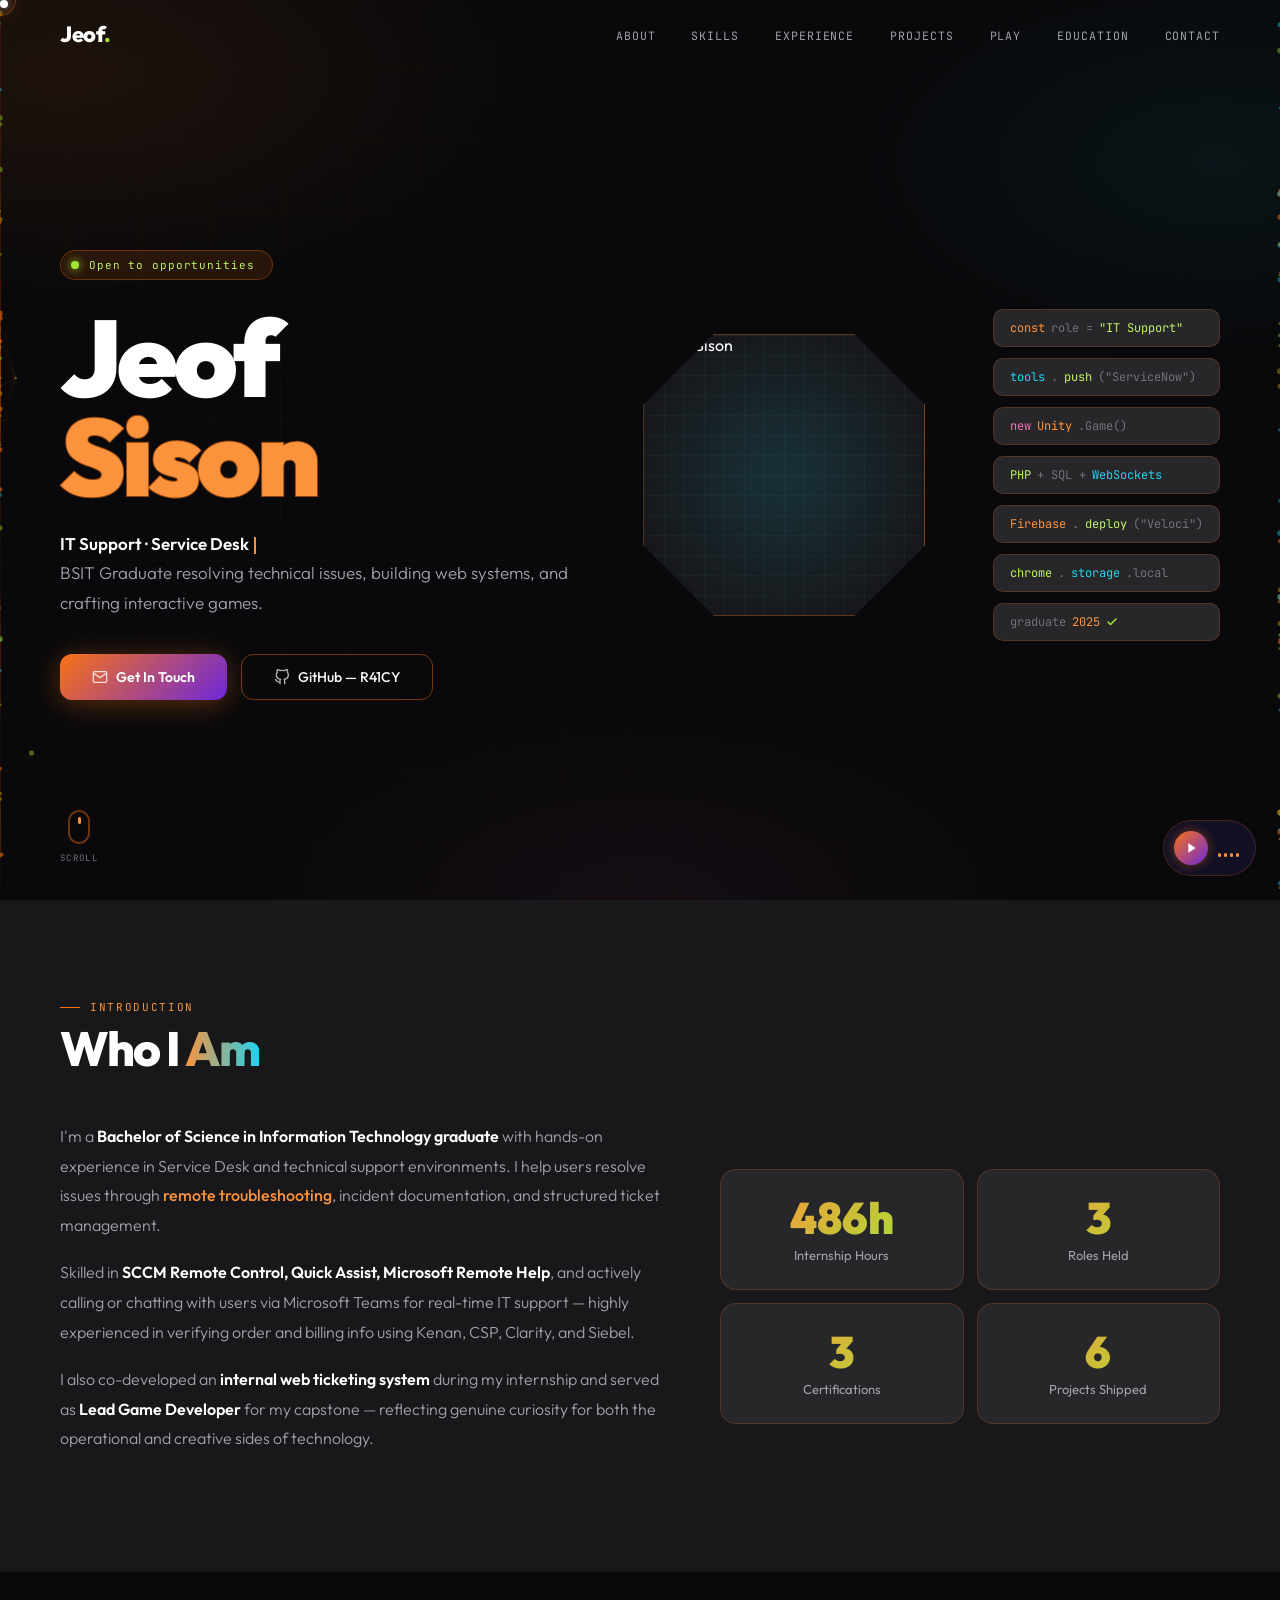
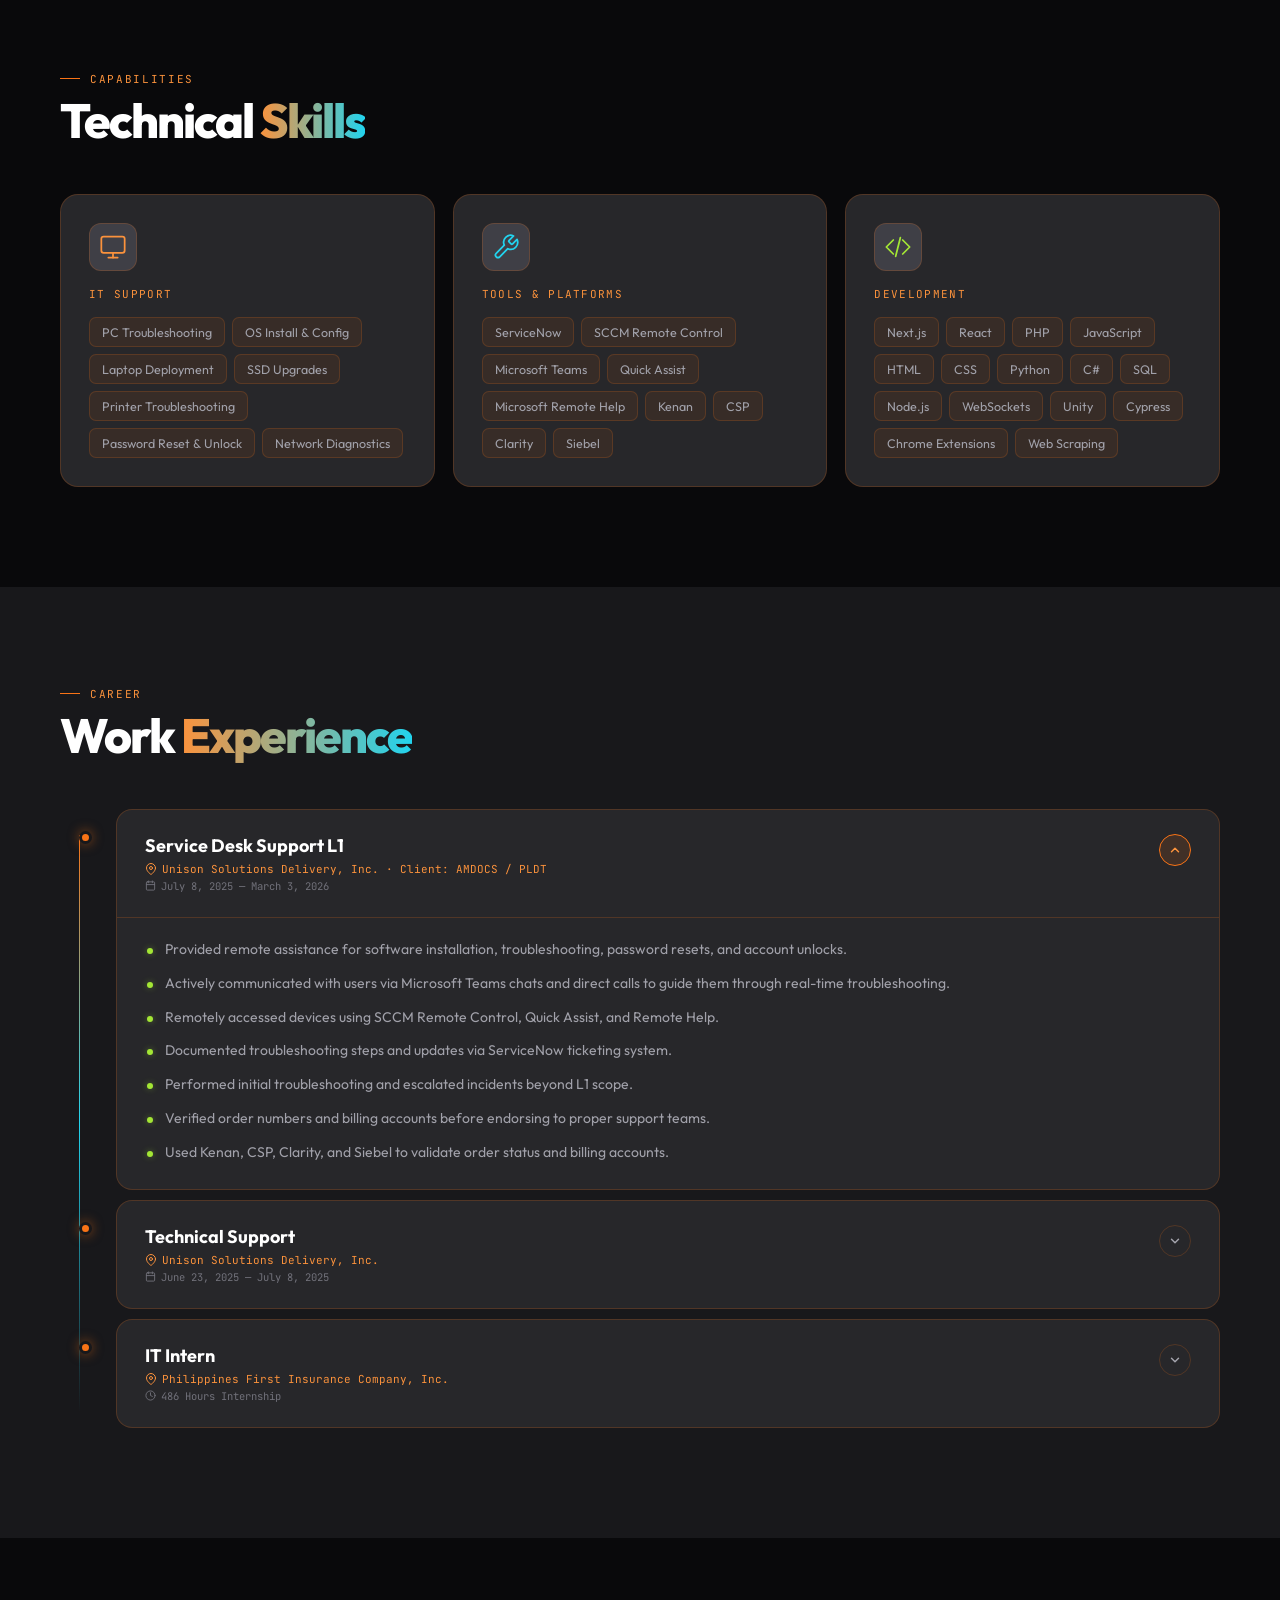
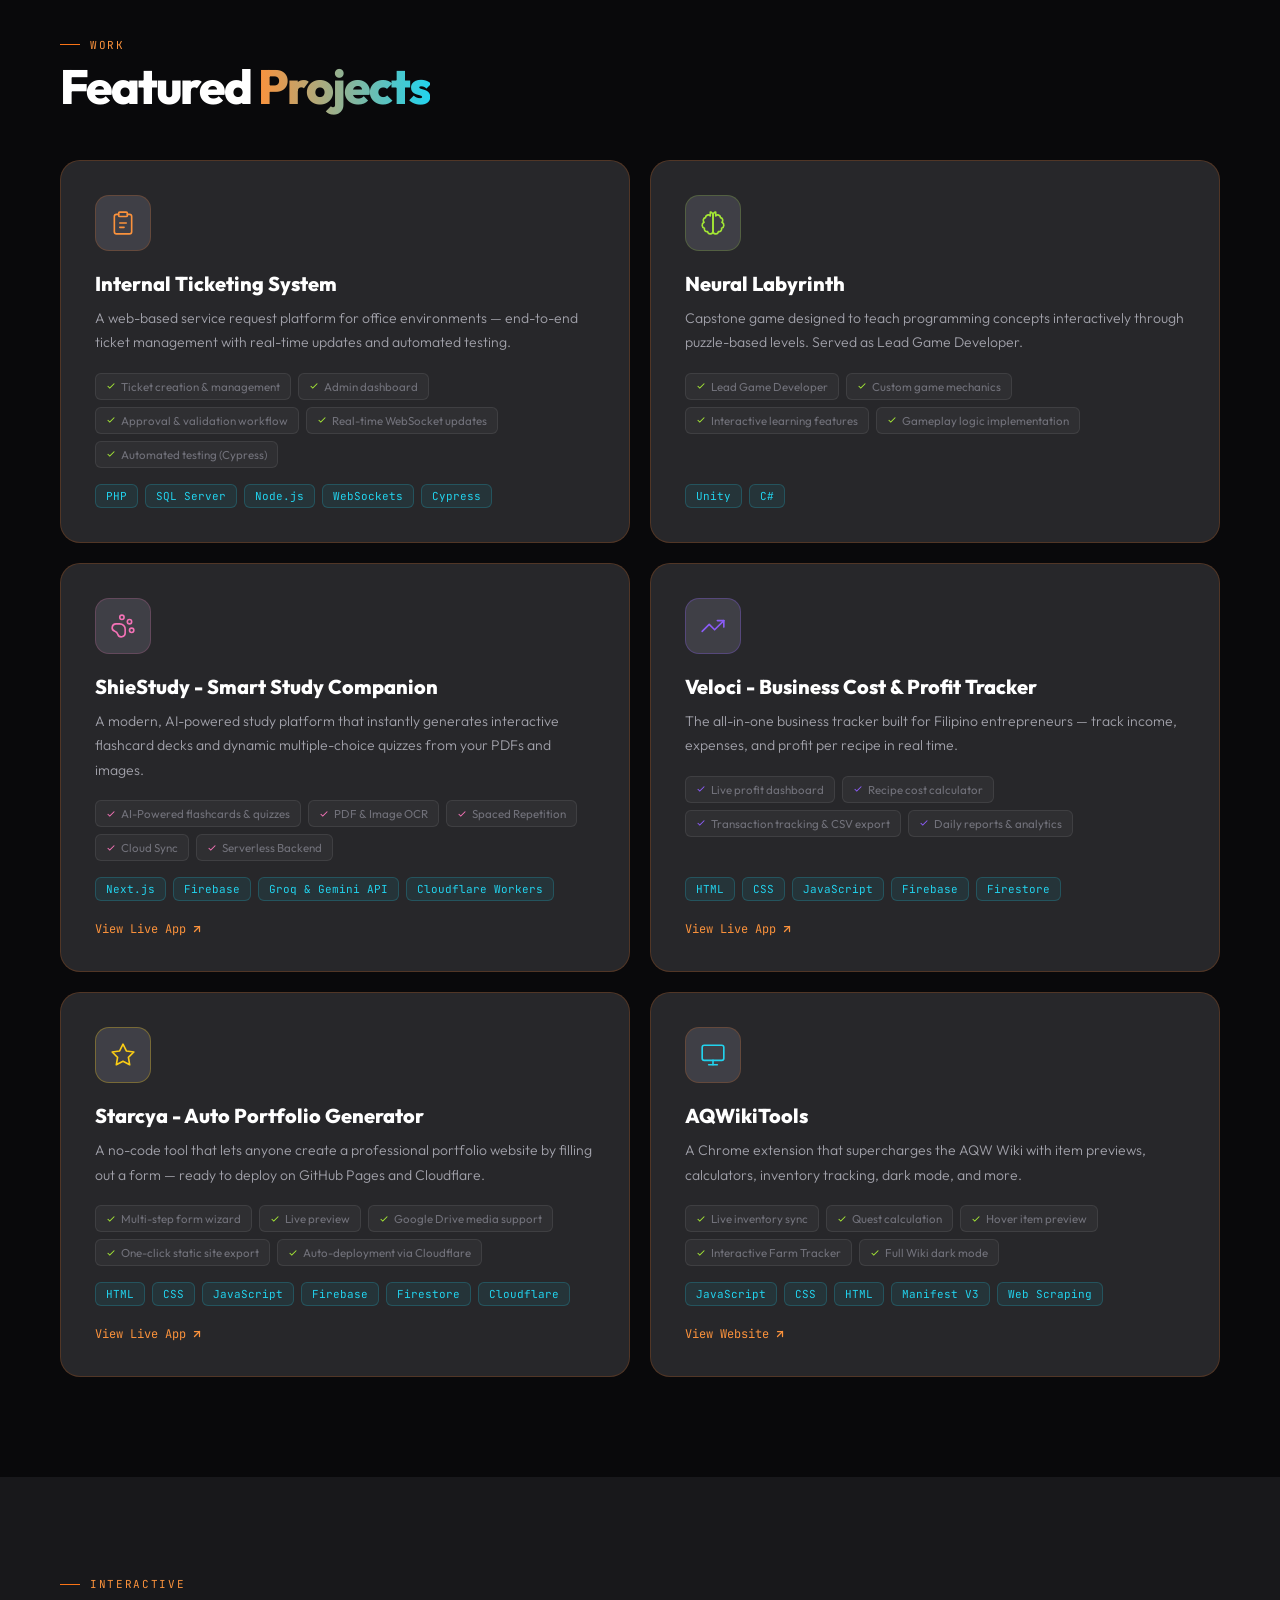
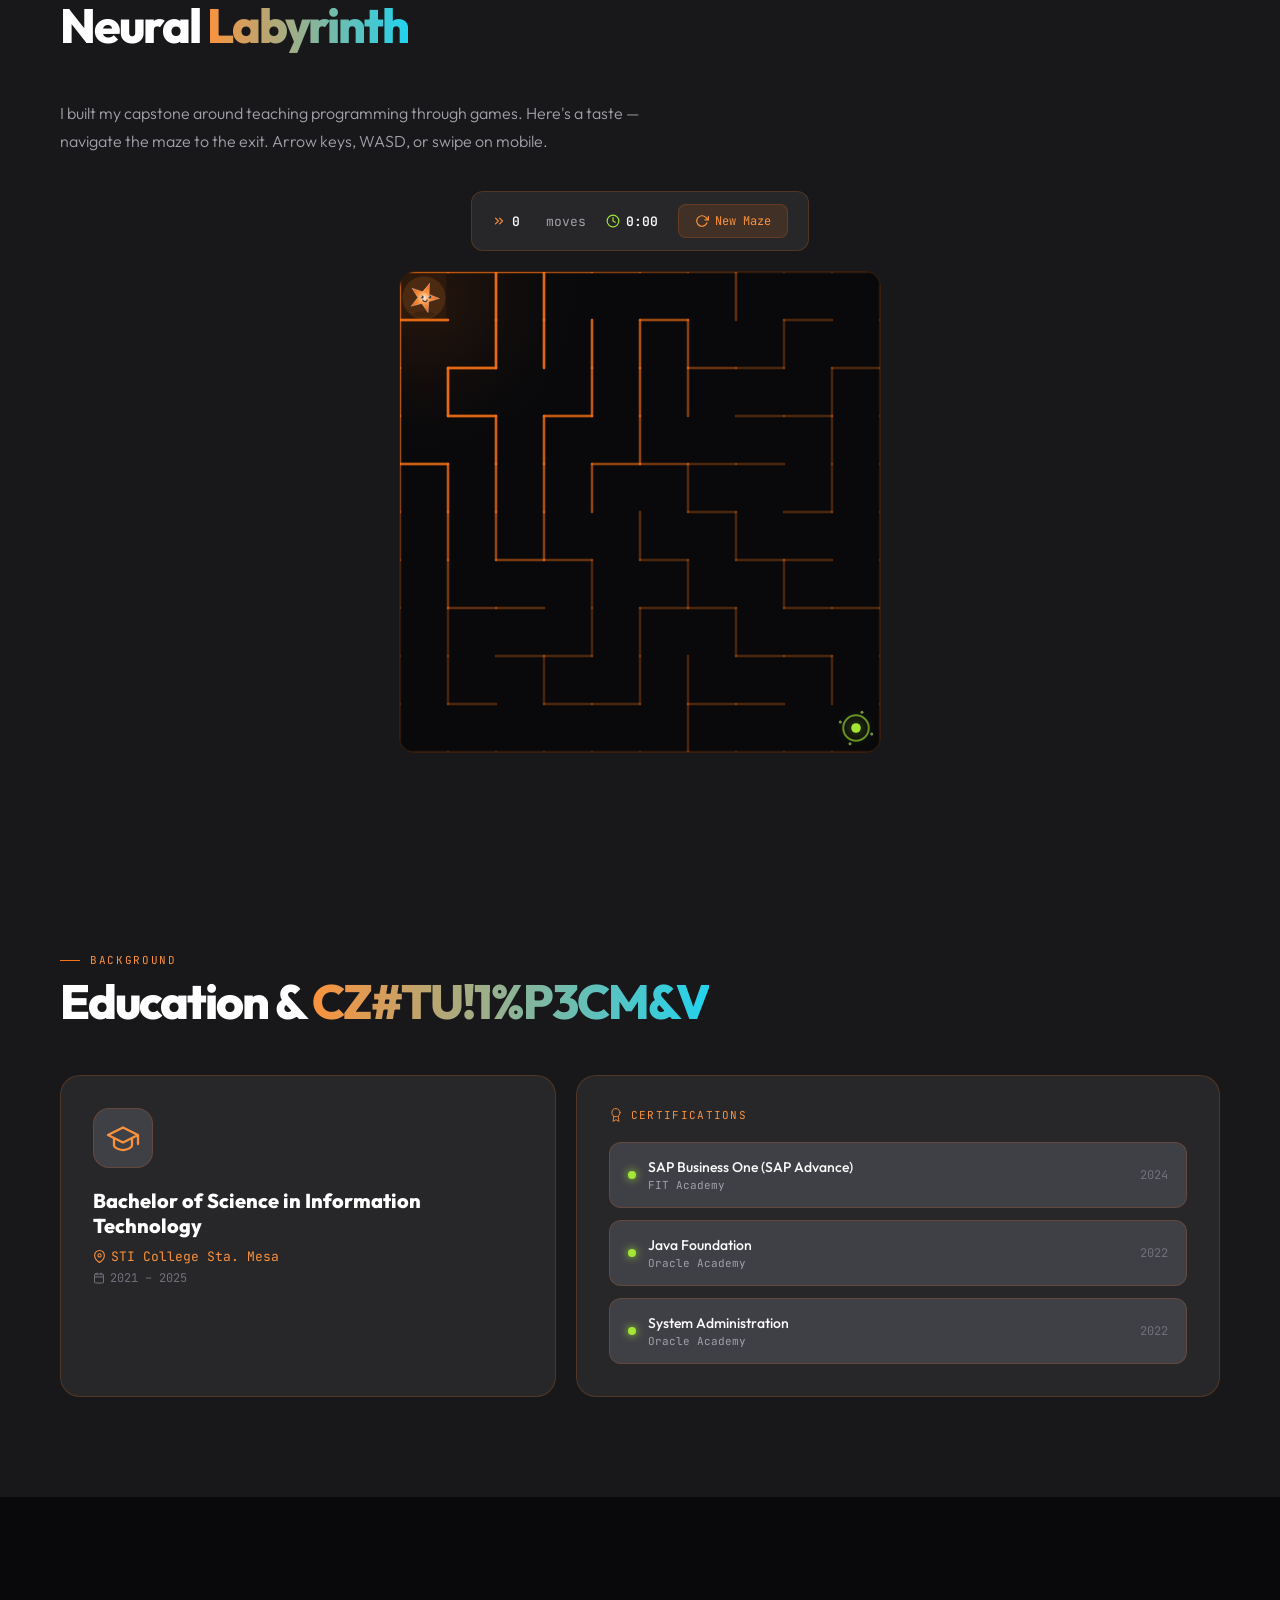
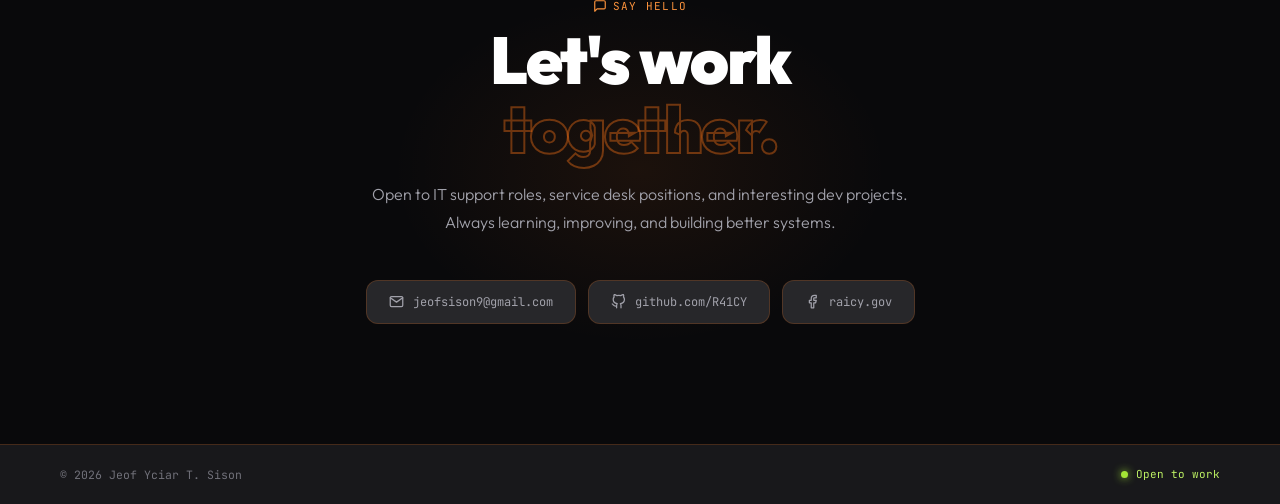
==== index.html @ 2ba431db "addedd new featured project" ====
<!DOCTYPE html>
<html lang="en">

<head>
  <meta charset="UTF-8">
  <meta name="viewport" content="width=device-width, initial-scale=1.0">
  <meta name="theme-color" content="#09090b">
  <meta name="description"
    content="Jeof Sison - IT Support Specialist, Service Desk Analyst, and Developer. BSIT Graduate with experience in troubleshooting, web development, and game development.">
  <meta name="author" content="Jeof Yciar T. Sison">
  <title>Jeof Sison - IT Support &amp; Developer</title>

  <link rel="icon" type="image/svg+xml"
    href="data:image/svg+xml,%3Csvg xmlns='http://www.w3.org/2000/svg' viewBox='0 0 100 100'%3E%3Crect width='100' height='100' rx='20' fill='%2309090b'/%3E%3Ctext x='50' y='68' font-family='system-ui' font-size='56' font-weight='900' fill='%23f97316' text-anchor='middle'%3EJ%3C/text%3E%3Ccircle cx='78' cy='72' r='6' fill='%23a3e635'/%3E%3C/svg%3E">

  <link rel="preconnect" href="https://fonts.googleapis.com">
  <link rel="preconnect" href="https://fonts.gstatic.com" crossorigin>
  <link
    href="https://fonts.googleapis.com/css2?family=Outfit:wght@300;400;500;600;700;800;900&family=JetBrains+Mono:wght@300;400;500&display=swap"
    rel="stylesheet">
  <link rel="stylesheet" href="style.css">
</head>

<body>

  <!-- Music Player -->
  <div class="music-player" id="music-player">
    <button class="music-btn" id="music-btn" aria-label="Toggle background music">
      <svg class="icon-play" viewBox="0 0 24 24" fill="currentColor">
        <path d="M8 5v14l11-7z" />
      </svg>
      <svg class="icon-pause" viewBox="0 0 24 24" fill="currentColor">
        <path d="M6 19h4V5H6v14zm8-14v14h4V5h-4z" />
      </svg>
    </button>
    <div class="music-bars" id="music-bars">
      <span></span><span></span><span></span><span></span>
    </div>
  </div>
  <audio id="bg-music" src="music.mp3" loop preload="auto"></audio>

  <!-- Custom cursor -->
  <div class="cursor"></div>
  <div class="cursor-trail"></div>

  <!-- Back to top -->
  <button class="back-to-top" id="back-to-top" aria-label="Back to top">
    <svg width="18" height="18" viewBox="0 0 24 24" fill="none" stroke="currentColor" stroke-width="2.5"
      stroke-linecap="round" stroke-linejoin="round">
      <path d="M18 15l-6-6-6 6" />
    </svg>
  </button>

  <!-- Mobile menu -->
  <div id="mmenu" role="dialog" aria-label="Navigation menu">
    <a href="#about">About</a>
    <a href="#skills">Skills</a>
    <a href="#experience">Experience</a>
    <a href="#projects">Projects</a>
    <a href="#playground">Play</a>
    <a href="#education">Education</a>
    <a href="#contact">Contact</a>
  </div>

  <!-- Navigation Section -->
  <nav id="nav" role="navigation">
    <a href="#hero" class="nav-logo">Jeof<span class="dot">.</span></a>
    <ul class="nav-links">
      <li><a href="#about">About</a></li>
      <li><a href="#skills">Skills</a></li>
      <li><a href="#experience">Experience</a></li>
      <li><a href="#projects">Projects</a></li>
      <li><a href="#playground">Play</a></li>
      <li><a href="#education">Education</a></li>
      <li><a href="#contact">Contact</a></li>
    </ul>
    <button class="hamburger" id="hamburger" aria-label="Open menu" aria-expanded="false">
      <span></span><span></span><span></span>
    </button>
  </nav>

  <!-- Hero Section -->
  <section id="hero">
    <canvas id="particles" aria-hidden="true"></canvas>
    <div class="hero-grid"></div>
    <div class="hero-inner">
      <div class="hero-left">
        <div class="badge">
          <div class="bdot"></div>
          <span class="badge-txt">Open to opportunities</span>
        </div>
        <h1 class="hero-h1">
          Jeof<br>
          <span class="stroke">Sison<span class="fill">Sison</span></span>
        </h1>
        <p class="hero-sub">
          <strong>IT Support &middot; Service Desk &middot; Web Dev &middot; Game Dev</strong><br>
          BSIT Graduate resolving technical issues, building web systems, and crafting interactive games.
        </p>
        <div class="hero-ctas">
          <a href="#contact" class="btn-v">
            <svg width="16" height="16" viewBox="0 0 24 24" fill="none" stroke="currentColor" stroke-width="2"
              stroke-linecap="round" stroke-linejoin="round">
              <path d="M4 4h16c1.1 0 2 .9 2 2v12c0 1.1-.9 2-2 2H4c-1.1 0-2-.9-2-2V6c0-1.1.9-2 2-2z" />
              <polyline points="22,6 12,13 2,6" />
            </svg>
            Get In Touch
          </a>
          <a href="https://github.com/R41CY" target="_blank" rel="noopener" class="btn-o">
            <svg width="16" height="16" viewBox="0 0 24 24" fill="none" stroke="currentColor" stroke-width="2"
              stroke-linecap="round" stroke-linejoin="round">
              <path
                d="M9 19c-5 1.5-5-2.5-7-3m14 6v-3.87a3.37 3.37 0 00-.94-2.61c3.14-.35 6.44-1.54 6.44-7A5.44 5.44 0 0020 4.77 5.07 5.07 0 0019.91 1S18.73.65 16 2.48a13.38 13.38 0 00-7 0C6.27.65 5.09 1 5.09 1A5.07 5.07 0 005 4.77a5.44 5.44 0 00-1.5 3.78c0 5.42 3.3 6.61 6.44 7A3.37 3.37 0 009 18.13V22" />
            </svg>
            GitHub &mdash; R41CY
          </a>
        </div>
      </div>
      <div class="hero-right reveal" aria-hidden="true">
        <div class="hero-img-wrap tech-frame">
          <div class="tech-grid"></div>
          <div class="scan-line"></div>
          <div class="corner-accents"></div>
          <img src="https://lh3.googleusercontent.com/d/181cLRhLP4dQIJlhex1IRrPPoZgUUEC2M" alt="Jeof Sison"
            class="hero-img">
          <div class="img-glow tech"></div>
        </div>
      </div>
      <div class="hero-tags" aria-hidden="true">
        <div class="htag"><span class="cp">const</span> role = <span class="cl">"IT Support"</span></div>
        <div class="htag"><span class="cc">tools</span>.<span class="cl">push</span>("ServiceNow")</div>
        <div class="htag"><span class="ck">new</span> <span class="cp">Unity</span>.Game()</div>
        <div class="htag"><span class="cl">PHP</span> + SQL + <span class="cc">WebSockets</span></div>
        <div class="htag"><span class="cp">Firebase</span>.<span class="cl">deploy</span>("Veloci")</div>
        <div class="htag"><span class="cl">chrome</span>.<span class="cc">storage</span>.local</div>
        <div class="htag">graduate <span class="cp">2025</span> <svg width="12" height="12" viewBox="0 0 24 24"
            fill="none" stroke="var(--lime)" stroke-width="3" stroke-linecap="round" stroke-linejoin="round">
            <polyline points="20 6 9 17 4 12" />
          </svg></div>
      </div>
    </div>
    <div class="scroll-hint" aria-hidden="true">
      <div class="smouse">
        <div class="swheel"></div>
      </div>
      <span class="slabel">Scroll</span>
    </div>
  </section>

  <!-- About Section -->
  <section id="about">
    <p class="sec-tag reveal">Introduction</p>
    <h2 class="sec-h reveal">Who I <span class="g">Am</span></h2>
    <div class="about-grid">
      <div class="about-text reveal">
        <p>I'm a <strong>Bachelor of Science in Information Technology graduate</strong> with hands-on experience in
          Service Desk and technical support environments. I help users resolve issues through <em>remote
            troubleshooting</em>, incident documentation, and structured ticket management.</p>
        <p>Skilled in <strong>SCCM Remote Control, Quick Assist, Microsoft Remote Help</strong>, and actively calling or
          chatting with users via Microsoft Teams for real-time IT support &mdash; highly experienced in verifying order
          and billing info using Kenan, CSP, Clarity, and Siebel.</p>
        <p>I also co-developed an <strong>internal web ticketing system</strong> during my internship and served as
          <strong>Lead Game Developer</strong> for my capstone &mdash; reflecting genuine curiosity for both the
          operational and creative sides of technology.
        </p>
      </div>
      <div class="stat-grid">
        <div class="stat-box reveal">
          <div class="sv" data-target="486" data-suffix="h">0</div>
          <div class="sl">Internship Hours</div>
        </div>
        <div class="stat-box reveal">
          <div class="sv" data-target="3" data-suffix="">0</div>
          <div class="sl">Roles Held</div>
        </div>
        <div class="stat-box reveal">
          <div class="sv" data-target="3" data-suffix="">0</div>
          <div class="sl">Certifications</div>
        </div>
        <div class="stat-box reveal">
          <div class="sv" data-target="6" data-suffix="">0</div>
          <div class="sl">Projects Shipped</div>
        </div>
      </div>
    </div>
  </section>

  <!-- Skills Section -->
  <section id="skills">
    <p class="sec-tag reveal">Capabilities</p>
    <h2 class="sec-h reveal">Technical <span class="g">Skills</span></h2>
    <div class="skill-grid">
      <div class="skill-card reveal">
        <span class="sc-icon">
          <svg width="28" height="28" viewBox="0 0 24 24" fill="none" stroke="var(--v2)" stroke-width="1.5"
            stroke-linecap="round" stroke-linejoin="round">
            <rect x="2" y="3" width="20" height="14" rx="2" ry="2" />
            <line x1="8" y1="21" x2="16" y2="21" />
            <line x1="12" y1="17" x2="12" y2="21" />
          </svg>
        </span>
        <div class="sc-title">IT Support</div>
        <div class="tag-wrap">
          <span class="tag">PC Troubleshooting</span>
          <span class="tag">OS Install &amp; Config</span>
          <span class="tag">Laptop Deployment</span>
          <span class="tag">SSD Upgrades</span>
          <span class="tag">Printer Troubleshooting</span>
          <span class="tag">Password Reset &amp; Unlock</span>
          <span class="tag">Network Diagnostics</span>
        </div>
      </div>
      <div class="skill-card reveal">
        <span class="sc-icon">
          <svg width="28" height="28" viewBox="0 0 24 24" fill="none" stroke="var(--cyan)" stroke-width="1.5"
            stroke-linecap="round" stroke-linejoin="round">
            <path
              d="M14.7 6.3a1 1 0 000 1.4l1.6 1.6a1 1 0 001.4 0l3.77-3.77a6 6 0 01-7.94 7.94l-6.91 6.91a2.12 2.12 0 01-3-3l6.91-6.91a6 6 0 017.94-7.94l-3.76 3.76z" />
          </svg>
        </span>
        <div class="sc-title">Tools &amp; Platforms</div>
        <div class="tag-wrap">
          <span class="tag">ServiceNow</span>
          <span class="tag">SCCM Remote Control</span>
          <span class="tag">Microsoft Teams</span>
          <span class="tag">Quick Assist</span>
          <span class="tag">Microsoft Remote Help</span>
          <span class="tag">Kenan</span>
          <span class="tag">CSP</span>
          <span class="tag">Clarity</span>
          <span class="tag">Siebel</span>
        </div>
      </div>
      <div class="skill-card reveal">
        <span class="sc-icon">
          <svg width="28" height="28" viewBox="0 0 24 24" fill="none" stroke="var(--lime)" stroke-width="1.5"
            stroke-linecap="round" stroke-linejoin="round">
            <polyline points="16 18 22 12 16 6" />
            <polyline points="8 6 2 12 8 18" />
            <line x1="14" y1="4" x2="10" y2="20" />
          </svg>
        </span>
        <div class="sc-title">Development</div>
        <div class="tag-wrap">
          <span class="tag">Next.js</span>
          <span class="tag">React</span>
          <span class="tag">PHP</span>
          <span class="tag">JavaScript</span>
          <span class="tag">HTML</span>
          <span class="tag">CSS</span>
          <span class="tag">Python</span>
          <span class="tag">C#</span>
          <span class="tag">SQL</span>
          <span class="tag">Node.js</span>
          <span class="tag">WebSockets</span>
          <span class="tag">Unity</span>
          <span class="tag">Cypress</span>
          <span class="tag">Chrome Extensions</span>
          <span class="tag">Web Scraping</span>
        </div>
      </div>
    </div>
  </section>

  <!-- Experience Section -->
  <section id="experience">
    <p class="sec-tag reveal">Career</p>
    <h2 class="sec-h reveal">Work <span class="g">Experience</span></h2>
    <div class="timeline">

      <div class="tl-row reveal">
        <div class="tl-pip-col">
          <div class="tl-pip"></div>
        </div>
        <div class="exp-card">
          <div class="exp-hdr">
            <div>
              <div class="exp-role">Service Desk Support L1</div>
              <div class="exp-co">
                <svg width="12" height="12" viewBox="0 0 24 24" fill="none" stroke="currentColor" stroke-width="2"
                  stroke-linecap="round" stroke-linejoin="round">
                  <path d="M21 10c0 7-9 13-9 13s-9-6-9-13a9 9 0 0118 0z" />
                  <circle cx="12" cy="10" r="3" />
                </svg>
                Unison Solutions Delivery, Inc. &middot; Client: AMDOCS / PLDT
              </div>
              <div class="exp-dt">
                <svg width="11" height="11" viewBox="0 0 24 24" fill="none" stroke="currentColor" stroke-width="2"
                  stroke-linecap="round" stroke-linejoin="round">
                  <rect x="3" y="4" width="18" height="18" rx="2" ry="2" />
                  <line x1="16" y1="2" x2="16" y2="6" />
                  <line x1="8" y1="2" x2="8" y2="6" />
                  <line x1="3" y1="10" x2="21" y2="10" />
                </svg>
                July 8, 2025 &mdash; March 3, 2026
              </div>
            </div>
            <div class="exp-toggle" aria-label="Toggle details">
              <svg width="14" height="14" viewBox="0 0 24 24" fill="none" stroke="currentColor" stroke-width="2.5"
                stroke-linecap="round" stroke-linejoin="round">
                <polyline points="6 9 12 15 18 9" />
              </svg>
            </div>
          </div>
          <div class="exp-body">
            <div class="exp-body-inner">
              <ul>
                <li>Provided remote assistance for software installation, troubleshooting, password resets, and account
                  unlocks.</li>
                <li>Actively communicated with users via Microsoft Teams chats and direct calls to guide them through
                  real-time troubleshooting.</li>
                <li>Remotely accessed devices using SCCM Remote Control, Quick Assist, and Remote Help.</li>
                <li>Documented troubleshooting steps and updates via ServiceNow ticketing system.</li>
                <li>Performed initial troubleshooting and escalated incidents beyond L1 scope.</li>
                <li>Verified order numbers and billing accounts before endorsing to proper support teams.</li>
                <li>Used Kenan, CSP, Clarity, and Siebel to validate order status and billing accounts.</li>
              </ul>
            </div>
          </div>
        </div>
      </div>

      <div class="tl-row reveal">
        <div class="tl-pip-col">
          <div class="tl-pip"></div>
        </div>
        <div class="exp-card">
          <div class="exp-hdr">
            <div>
              <div class="exp-role">Technical Support</div>
              <div class="exp-co">
                <svg width="12" height="12" viewBox="0 0 24 24" fill="none" stroke="currentColor" stroke-width="2"
                  stroke-linecap="round" stroke-linejoin="round">
                  <path d="M21 10c0 7-9 13-9 13s-9-6-9-13a9 9 0 0118 0z" />
                  <circle cx="12" cy="10" r="3" />
                </svg>
                Unison Solutions Delivery, Inc.
              </div>
              <div class="exp-dt">
                <svg width="11" height="11" viewBox="0 0 24 24" fill="none" stroke="currentColor" stroke-width="2"
                  stroke-linecap="round" stroke-linejoin="round">
                  <rect x="3" y="4" width="18" height="18" rx="2" ry="2" />
                  <line x1="16" y1="2" x2="16" y2="6" />
                  <line x1="8" y1="2" x2="8" y2="6" />
                  <line x1="3" y1="10" x2="21" y2="10" />
                </svg>
                June 23, 2025 &mdash; July 8, 2025
              </div>
            </div>
            <div class="exp-toggle" aria-label="Toggle details">
              <svg width="14" height="14" viewBox="0 0 24 24" fill="none" stroke="currentColor" stroke-width="2.5"
                stroke-linecap="round" stroke-linejoin="round">
                <polyline points="6 9 12 15 18 9" />
              </svg>
            </div>
          </div>
          <div class="exp-body">
            <div class="exp-body-inner">
              <ul>
                <li>Performed laptop preparation including SSD upgrades and hardware refurbishment.</li>
                <li>Reinforced laptop bezels and assisted in device assembly.</li>
                <li>Worked in production workflow preparing devices for deployment.</li>
              </ul>
            </div>
          </div>
        </div>
      </div>

      <div class="tl-row reveal">
        <div class="tl-pip-col">
          <div class="tl-pip"></div>
        </div>
        <div class="exp-card">
          <div class="exp-hdr">
            <div>
              <div class="exp-role">IT Intern</div>
              <div class="exp-co">
                <svg width="12" height="12" viewBox="0 0 24 24" fill="none" stroke="currentColor" stroke-width="2"
                  stroke-linecap="round" stroke-linejoin="round">
                  <path d="M21 10c0 7-9 13-9 13s-9-6-9-13a9 9 0 0118 0z" />
                  <circle cx="12" cy="10" r="3" />
                </svg>
                Philippines First Insurance Company, Inc.
              </div>
              <div class="exp-dt">
                <svg width="11" height="11" viewBox="0 0 24 24" fill="none" stroke="currentColor" stroke-width="2"
                  stroke-linecap="round" stroke-linejoin="round">
                  <circle cx="12" cy="12" r="10" />
                  <polyline points="12 6 12 12 16 14" />
                </svg>
                486 Hours Internship
              </div>
            </div>
            <div class="exp-toggle" aria-label="Toggle details">
              <svg width="14" height="14" viewBox="0 0 24 24" fill="none" stroke="currentColor" stroke-width="2.5"
                stroke-linecap="round" stroke-linejoin="round">
                <polyline points="6 9 12 15 18 9" />
              </svg>
            </div>
          </div>
          <div class="exp-body">
            <div class="exp-body-inner">
              <ul>
                <li>Co-developed a web-based internal ticketing system using PHP and SQL for managing service requests.
                </li>
                <li>Contributed to backend logic and database queries for ticket workflows.</li>
                <li>Provided printer troubleshooting and PC diagnostics.</li>
                <li>Deployed laptops including OS installation and software setup.</li>
                <li>Mapped NAS folders and configured network scanning.</li>
              </ul>
            </div>
          </div>
        </div>
      </div>

    </div>
  </section>

  <!-- Projects Section -->
  <section id="projects">
    <p class="sec-tag reveal">Work</p>
    <h2 class="sec-h reveal">Featured <span class="g">Projects</span></h2>
    <div class="proj-grid">

      <div class="proj-card reveal">
        <div class="pcglow pcg1"></div>
        <div class="picon">
          <svg width="26" height="26" viewBox="0 0 24 24" fill="none" stroke="var(--v2)" stroke-width="1.5"
            stroke-linecap="round" stroke-linejoin="round">
            <path d="M16 4h2a2 2 0 012 2v14a2 2 0 01-2 2H6a2 2 0 01-2-2V6a2 2 0 012-2h2" />
            <rect x="8" y="2" width="8" height="4" rx="1" ry="1" />
            <line x1="9" y1="12" x2="15" y2="12" />
            <line x1="9" y1="16" x2="13" y2="16" />
          </svg>
        </div>
        <div class="pname">Internal Ticketing System</div>
        <p class="pdesc">A web-based service request platform for office environments &mdash; end-to-end ticket
          management with real-time updates and automated testing.</p>
        <div class="pfeats">
          <span class="pf">
            <svg width="10" height="10" viewBox="0 0 24 24" fill="none" stroke="currentColor" stroke-width="2.5">
              <polyline points="20 6 9 17 4 12" />
            </svg>
            Ticket creation &amp; management
          </span>
          <span class="pf">
            <svg width="10" height="10" viewBox="0 0 24 24" fill="none" stroke="currentColor" stroke-width="2.5">
              <polyline points="20 6 9 17 4 12" />
            </svg>
            Admin dashboard
          </span>
          <span class="pf">
            <svg width="10" height="10" viewBox="0 0 24 24" fill="none" stroke="currentColor" stroke-width="2.5">
              <polyline points="20 6 9 17 4 12" />
            </svg>
            Approval &amp; validation workflow
          </span>
          <span class="pf">
            <svg width="10" height="10" viewBox="0 0 24 24" fill="none" stroke="currentColor" stroke-width="2.5">
              <polyline points="20 6 9 17 4 12" />
            </svg>
            Real-time WebSocket updates
          </span>
          <span class="pf">
            <svg width="10" height="10" viewBox="0 0 24 24" fill="none" stroke="currentColor" stroke-width="2.5">
              <polyline points="20 6 9 17 4 12" />
            </svg>
            Automated testing (Cypress)
          </span>
        </div>
        <div class="pstack">
          <span class="ps">PHP</span><span class="ps">SQL Server</span>
          <span class="ps">Node.js</span><span class="ps">WebSockets</span><span class="ps">Cypress</span>
        </div>
      </div>
      <div class="proj-card reveal">
        <div class="pcglow pcg2"></div>
        <div class="picon picon-lime">
          <svg width="26" height="26" viewBox="0 0 24 24" fill="none" stroke="var(--lime)" stroke-width="1.5"
            stroke-linecap="round" stroke-linejoin="round">
            <path
              d="M9.5 2A2.5 2.5 0 0 1 12 4.5v15a2.5 2.5 0 0 1-4.96.44 2.5 2.5 0 0 1-2.96-3.08 3 3 0 0 1-.34-5.58 2.5 2.5 0 0 1 1.32-4.24 2.5 2.5 0 0 1 4.44-1.54Z" />
            <path
              d="M14.5 2A2.5 2.5 0 0 0 12 4.5v15a2.5 2.5 0 0 0 4.96.44 2.5 2.5 0 0 0 2.96-3.08 3 3 0 0 0 .34-5.58 2.5 2.5 0 0 0-1.32-4.24 2.5 2.5 0 0 0-4.44-1.54Z" />
          </svg>
        </div>
        <div class="pname">Neural Labyrinth</div>
        <p class="pdesc">Capstone game designed to teach programming concepts interactively through puzzle-based levels.
          Served as Lead Game Developer.</p>
        <div class="pfeats">
          <span class="pf">
            <svg width="10" height="10" viewBox="0 0 24 24" fill="none" stroke="currentColor" stroke-width="2.5">
              <polyline points="20 6 9 17 4 12" />
            </svg>
            Lead Game Developer
          </span>
          <span class="pf">
            <svg width="10" height="10" viewBox="0 0 24 24" fill="none" stroke="currentColor" stroke-width="2.5">
              <polyline points="20 6 9 17 4 12" />
            </svg>
            Custom game mechanics
          </span>
          <span class="pf">
            <svg width="10" height="10" viewBox="0 0 24 24" fill="none" stroke="currentColor" stroke-width="2.5">
              <polyline points="20 6 9 17 4 12" />
            </svg>
            Interactive learning features
          </span>
          <span class="pf">
            <svg width="10" height="10" viewBox="0 0 24 24" fill="none" stroke="currentColor" stroke-width="2.5">
              <polyline points="20 6 9 17 4 12" />
            </svg>
            Gameplay logic implementation
          </span>
        </div>
        <div class="pstack">
          <span class="ps">Unity</span><span class="ps">C#</span>
        </div>
      </div>

      <div class="proj-card reveal">
        <div class="pcglow pcg5"></div>
        <div class="picon picon-pink">
          <svg width="26" height="26" viewBox="0 0 24 24" fill="none" stroke="var(--pink)" stroke-width="1.5"
            stroke-linecap="round" stroke-linejoin="round">
            <circle cx="11" cy="4" r="2" />
            <circle cx="18" cy="8" r="2" />
            <circle cx="20" cy="16" r="2" />
            <path d="M9 10a5 5 0 0 1 5 5v3.5a3.5 3.5 0 0 1-6.84 1.045Q6.52 17.48 4.46 16.84A3.5 3.5 0 0 1 5.5 10Z" />
          </svg>
        </div>
        <div class="pname">ShieStudy - Smart Study Companion</div>
        <p class="pdesc">A modern, AI-powered study platform that instantly generates interactive flashcard decks and
          dynamic multiple-choice quizzes from your PDFs and images.</p>
        <div class="pfeats">
          <span class="pf">
            <svg width="10" height="10" viewBox="0 0 24 24" fill="none" stroke="currentColor" stroke-width="2.5">
              <polyline points="20 6 9 17 4 12" />
            </svg>
            AI-Powered flashcards &amp; quizzes
          </span>
          <span class="pf">
            <svg width="10" height="10" viewBox="0 0 24 24" fill="none" stroke="currentColor" stroke-width="2.5">
              <polyline points="20 6 9 17 4 12" />
            </svg>
            PDF &amp; Image OCR
          </span>
          <span class="pf">
            <svg width="10" height="10" viewBox="0 0 24 24" fill="none" stroke="currentColor" stroke-width="2.5">
              <polyline points="20 6 9 17 4 12" />
            </svg>
            Spaced Repetition
          </span>
          <span class="pf">
            <svg width="10" height="10" viewBox="0 0 24 24" fill="none" stroke="currentColor" stroke-width="2.5">
              <polyline points="20 6 9 17 4 12" />
            </svg>
            Cloud Sync
          </span>
          <span class="pf">
            <svg width="10" height="10" viewBox="0 0 24 24" fill="none" stroke="currentColor" stroke-width="2.5">
              <polyline points="20 6 9 17 4 12" />
            </svg>
            Serverless Backend
          </span>
        </div>
        <div class="pstack">
          <span class="ps">Next.js</span><span class="ps">Firebase</span><span class="ps">Groq &amp; Gemini
            API</span><span class="ps">Cloudflare Workers</span>
        </div>
        <a href="https://shie-study.vercel.app/" target="_blank" rel="noopener" class="plink">
          View Live App
          <svg width="12" height="12" viewBox="0 0 24 24" fill="none" stroke="currentColor" stroke-width="2.5"
            stroke-linecap="round" stroke-linejoin="round">
            <line x1="7" y1="17" x2="17" y2="7" />
            <polyline points="7 7 17 7 17 17" />
          </svg>
        </a>
      </div>
      <div class="proj-card reveal">
        <div class="pcglow pcg3"></div>
        <div class="picon picon-purple">
          <svg width="26" height="26" viewBox="0 0 24 24" fill="none" stroke="#8b5cf6" stroke-width="1.5"
            stroke-linecap="round" stroke-linejoin="round">
            <polyline points="22 7 13.5 15.5 8.5 10.5 2 17" />
            <polyline points="16 7 22 7 22 13" />
          </svg>
        </div>
        <div class="pname">Veloci - Business Cost &amp; Profit Tracker</div>
        <p class="pdesc">The all-in-one business tracker built for Filipino entrepreneurs &mdash; track income,
          expenses, and profit per recipe in real time.</p>
        <div class="pfeats">
          <span class="pf">
            <svg width="10" height="10" viewBox="0 0 24 24" fill="none" stroke="currentColor" stroke-width="2.5">
              <polyline points="20 6 9 17 4 12" />
            </svg>
            Live profit dashboard
          </span>
          <span class="pf">
            <svg width="10" height="10" viewBox="0 0 24 24" fill="none" stroke="currentColor" stroke-width="2.5">
              <polyline points="20 6 9 17 4 12" />
            </svg>
            Recipe cost calculator
          </span>
          <span class="pf">
            <svg width="10" height="10" viewBox="0 0 24 24" fill="none" stroke="currentColor" stroke-width="2.5">
              <polyline points="20 6 9 17 4 12" />
            </svg>
            Transaction tracking &amp; CSV export
          </span>
          <span class="pf">
            <svg width="10" height="10" viewBox="0 0 24 24" fill="none" stroke="currentColor" stroke-width="2.5">
              <polyline points="20 6 9 17 4 12" />
            </svg>
            Daily reports &amp; analytics
          </span>
        </div>
        <div class="pstack">
          <span class="ps">HTML</span><span class="ps">CSS</span>
          <span class="ps">JavaScript</span><span class="ps">Firebase</span><span class="ps">Firestore</span>
        </div>
        <a href="https://budget-tracker-6f70e.web.app/" target="_blank" rel="noopener" class="plink">
          View Live App
          <svg width="12" height="12" viewBox="0 0 24 24" fill="none" stroke="currentColor" stroke-width="2.5"
            stroke-linecap="round" stroke-linejoin="round">
            <line x1="7" y1="17" x2="17" y2="7" />
            <polyline points="7 7 17 7 17 17" />
          </svg>
        </a>
      </div>

      <div class="proj-card reveal">
        <div class="pcglow pcg4"></div>
        <div class="picon" style="border-color: rgba(250,204,21,.3);">
          <svg width="26" height="26" viewBox="0 0 24 24" fill="none" stroke="#facc15" stroke-width="1.5"
            stroke-linecap="round" stroke-linejoin="round">
            <polygon
              points="12 2 15.09 8.26 22 9.27 17 14.14 18.18 21.02 12 17.77 5.82 21.02 7 14.14 2 9.27 8.91 8.26 12 2" />
          </svg>
        </div>
        <div class="pname">Starcya - Auto Portfolio Generator</div>
        <p class="pdesc">A no-code tool that lets anyone create a professional portfolio website by filling out a form
          &mdash; ready to deploy on GitHub Pages and Cloudflare.</p>
        <div class="pfeats">
          <span class="pf">
            <svg width="10" height="10" viewBox="0 0 24 24" fill="none" stroke="currentColor" stroke-width="2.5">
              <polyline points="20 6 9 17 4 12" />
            </svg>
            Multi-step form wizard
          </span>
          <span class="pf">
            <svg width="10" height="10" viewBox="0 0 24 24" fill="none" stroke="currentColor" stroke-width="2.5">
              <polyline points="20 6 9 17 4 12" />
            </svg>
            Live preview
          </span>
          <span class="pf">
            <svg width="10" height="10" viewBox="0 0 24 24" fill="none" stroke="currentColor" stroke-width="2.5">
              <polyline points="20 6 9 17 4 12" />
            </svg>
            Google Drive media support
          </span>
          <span class="pf">
            <svg width="10" height="10" viewBox="0 0 24 24" fill="none" stroke="currentColor" stroke-width="2.5">
              <polyline points="20 6 9 17 4 12" />
            </svg>
            One-click static site export
          </span>
          <span class="pf">
            <svg width="10" height="10" viewBox="0 0 24 24" fill="none" stroke="currentColor" stroke-width="2.5">
              <polyline points="20 6 9 17 4 12" />
            </svg>
            Auto-deployment via Cloudflare
          </span>
        </div>
        <div class="pstack">
          <span class="ps">HTML</span><span class="ps">CSS</span>
          <span class="ps">JavaScript</span><span class="ps">Firebase</span><span class="ps">Firestore</span><span
            class="ps">Cloudflare</span>
        </div>
        <a href="https://auto-portfolio-a046e.web.app/" target="_blank" rel="noopener" class="plink">
          View Live App
          <svg width="12" height="12" viewBox="0 0 24 24" fill="none" stroke="currentColor" stroke-width="2.5"
            stroke-linecap="round" stroke-linejoin="round">
            <line x1="7" y1="17" x2="17" y2="7" />
            <polyline points="7 7 17 7 17 17" />
          </svg>
        </a>
      </div>

      <div class="proj-card reveal">
        <div class="pcglow pcg6"></div>
        <div class="picon picon-cyan">
          <svg width="26" height="26" viewBox="0 0 24 24" fill="none" stroke="var(--cyan)" stroke-width="1.5"
            stroke-linecap="round" stroke-linejoin="round">
            <rect x="2" y="3" width="20" height="14" rx="2" ry="2" />
            <line x1="8" y1="21" x2="16" y2="21" />
            <line x1="12" y1="17" x2="12" y2="21" />
          </svg>
        </div>
        <div class="pname">AQWikiTools</div>
        <p class="pdesc">A Chrome extension that supercharges the AQW Wiki with item previews, calculators, inventory
          tracking, dark mode, and more.</p>
        <div class="pfeats">
          <span class="pf">
            <svg width="10" height="10" viewBox="0 0 24 24" fill="none" stroke="currentColor" stroke-width="2.5">
              <polyline points="20 6 9 17 4 12" />
            </svg>
            Live inventory sync
          </span>
          <span class="pf">
            <svg width="10" height="10" viewBox="0 0 24 24" fill="none" stroke="currentColor" stroke-width="2.5">
              <polyline points="20 6 9 17 4 12" />
            </svg>
            Quest calculation
          </span>
          <span class="pf">
            <svg width="10" height="10" viewBox="0 0 24 24" fill="none" stroke="currentColor" stroke-width="2.5">
              <polyline points="20 6 9 17 4 12" />
            </svg>
            Hover item preview
          </span>
          <span class="pf">
            <svg width="10" height="10" viewBox="0 0 24 24" fill="none" stroke="currentColor" stroke-width="2.5">
              <polyline points="20 6 9 17 4 12" />
            </svg>
            Interactive Farm Tracker
          </span>
          <span class="pf">
            <svg width="10" height="10" viewBox="0 0 24 24" fill="none" stroke="currentColor" stroke-width="2.5">
              <polyline points="20 6 9 17 4 12" />
            </svg>
            Full Wiki dark mode
          </span>
        </div>
        <div class="pstack">
          <span class="ps">JavaScript</span><span class="ps">CSS</span><span class="ps">HTML</span><span
            class="ps">Manifest V3</span><span class="ps">Web Scraping</span>
        </div>
        <a href="https://aqwikitools.vercel.app/" target="_blank" rel="noopener" class="plink">
          View Website
          <svg width="12" height="12" viewBox="0 0 24 24" fill="none" stroke="currentColor" stroke-width="2.5"
            stroke-linecap="round" stroke-linejoin="round">
            <line x1="7" y1="17" x2="17" y2="7" />
            <polyline points="7 7 17 7 17 17" />
          </svg>
        </a>
      </div>
    </div>
  </section>

  <!-- Playground Interactive Section -->
  <section id="playground">
    <p class="sec-tag reveal">Interactive</p>
    <h2 class="sec-h reveal">Neural <span class="g">Labyrinth</span></h2>
    <p class="game-intro reveal">I built my capstone around teaching programming through games. Here's a taste &mdash;
      navigate the maze to the exit. Arrow keys, WASD, or swipe on mobile.</p>
    <div class="game-container reveal">
      <div class="game-hud">
        <div class="hud-item">
          <svg width="14" height="14" viewBox="0 0 24 24" fill="none" stroke="var(--v2)" stroke-width="2"
            stroke-linecap="round" stroke-linejoin="round">
            <polyline points="13 17 18 12 13 7" />
            <polyline points="6 17 11 12 6 7" />
          </svg>
          <span id="move-count">0</span> moves
        </div>
        <div class="hud-item">
          <svg width="14" height="14" viewBox="0 0 24 24" fill="none" stroke="var(--lime)" stroke-width="2"
            stroke-linecap="round" stroke-linejoin="round">
            <circle cx="12" cy="12" r="10" />
            <polyline points="12 6 12 12 16 14" />
          </svg>
          <span id="maze-timer">0:00</span>
        </div>
        <button class="maze-btn" id="new-maze-btn">
          <svg width="14" height="14" viewBox="0 0 24 24" fill="none" stroke="currentColor" stroke-width="2"
            stroke-linecap="round" stroke-linejoin="round">
            <polyline points="23 4 23 10 17 10" />
            <path d="M20.49 15a9 9 0 11-2.12-9.36L23 10" />
          </svg>
          New Maze
        </button>
      </div>
      <canvas id="maze-canvas"></canvas>
      <div class="game-dpad" id="game-dpad">
        <button class="dpad-btn dpad-up" data-dir="up" aria-label="Move up">
          <svg width="20" height="20" viewBox="0 0 24 24" fill="none" stroke="currentColor" stroke-width="2.5">
            <polyline points="18 15 12 9 6 15" />
          </svg>
        </button>
        <button class="dpad-btn dpad-left" data-dir="left" aria-label="Move left">
          <svg width="20" height="20" viewBox="0 0 24 24" fill="none" stroke="currentColor" stroke-width="2.5">
            <polyline points="15 18 9 12 15 6" />
          </svg>
        </button>
        <button class="dpad-btn dpad-right" data-dir="right" aria-label="Move right">
          <svg width="20" height="20" viewBox="0 0 24 24" fill="none" stroke="currentColor" stroke-width="2.5">
            <polyline points="9 18 15 12 9 6" />
          </svg>
        </button>
        <button class="dpad-btn dpad-down" data-dir="down" aria-label="Move down">
          <svg width="20" height="20" viewBox="0 0 24 24" fill="none" stroke="currentColor" stroke-width="2.5">
            <polyline points="6 9 12 15 18 9" />
          </svg>
        </button>
      </div>
    </div>
    <div class="maze-win-overlay" id="maze-win">
      <canvas id="confetti-canvas"></canvas>
      <div class="maze-win-card">
        <div class="win-icon">🎉</div>
        <h3>You escaped!</h3>
        <p><span id="win-moves">0</span> moves in <span id="win-time">0:00</span></p>
        <button class="maze-btn maze-btn-lg" id="play-again-btn">Play Again</button>
      </div>
    </div>
  </section>

  <!-- Education Section -->
  <section id="education">
    <p class="sec-tag reveal">Background</p>
    <h2 class="sec-h reveal">Education &amp; <span class="g">Certifications</span></h2>
    <div class="edu-wrap">
      <div class="edu-box reveal">
        <span class="edu-icon">
          <svg width="36" height="36" viewBox="0 0 24 24" fill="none" stroke="var(--v2)" stroke-width="1.5"
            stroke-linecap="round" stroke-linejoin="round">
            <path d="M22 10v6M2 10l10-5 10 5-10 5z" />
            <path d="M6 12v5c0 1.1 2.7 3 6 3s6-1.9 6-3v-5" />
          </svg>
        </span>
        <div class="edu-deg">Bachelor of Science in Information Technology</div>
        <div class="edu-school">
          <svg width="13" height="13" viewBox="0 0 24 24" fill="none" stroke="currentColor" stroke-width="2"
            stroke-linecap="round" stroke-linejoin="round">
            <path d="M21 10c0 7-9 13-9 13s-9-6-9-13a9 9 0 0118 0z" />
            <circle cx="12" cy="10" r="3" />
          </svg>
          STI College Sta. Mesa
        </div>
        <div class="edu-yr">
          <svg width="12" height="12" viewBox="0 0 24 24" fill="none" stroke="currentColor" stroke-width="2"
            stroke-linecap="round" stroke-linejoin="round">
            <rect x="3" y="4" width="18" height="18" rx="2" ry="2" />
            <line x1="16" y1="2" x2="16" y2="6" />
            <line x1="8" y1="2" x2="8" y2="6" />
            <line x1="3" y1="10" x2="21" y2="10" />
          </svg>
          2021 &ndash; 2025
        </div>
      </div>
      <div class="cert-box reveal">
        <div class="cert-hed">
          <svg width="14" height="14" viewBox="0 0 24 24" fill="none" stroke="var(--v2)" stroke-width="1.5"
            stroke-linecap="round" stroke-linejoin="round">
            <circle cx="12" cy="8" r="7" />
            <polyline points="8.21 13.89 7 23 12 20 17 23 15.79 13.88" />
          </svg>
          Certifications
        </div>
        <div class="cert-list">
          <div class="cert-row">
            <div class="cert-l">
              <div class="cpip"></div>
              <div>
                <div class="cnm">SAP Business One (SAP Advance)</div>
                <div class="corg">FIT Academy</div>
              </div>
            </div>
            <div class="cyr">2024</div>
          </div>
          <div class="cert-row">
            <div class="cert-l">
              <div class="cpip"></div>
              <div>
                <div class="cnm">Java Foundation</div>
                <div class="corg">Oracle Academy</div>
              </div>
            </div>
            <div class="cyr">2022</div>
          </div>
          <div class="cert-row">
            <div class="cert-l">
              <div class="cpip"></div>
              <div>
                <div class="cnm">System Administration</div>
                <div class="corg">Oracle Academy</div>
              </div>
            </div>
            <div class="cyr">2022</div>
          </div>
        </div>
      </div>
    </div>
  </section>

  <!-- Contact Section -->
  <section id="contact">
    <div class="contact-glow" aria-hidden="true"></div>
    <div class="contact-inner reveal">
      <p class="contact-pre">
        <svg width="14" height="14" viewBox="0 0 24 24" fill="none" stroke="currentColor" stroke-width="2"
          stroke-linecap="round" stroke-linejoin="round">
          <path d="M21 15a2 2 0 01-2 2H7l-4 4V5a2 2 0 012-2h14a2 2 0 012 2z" />
        </svg>
        Say hello
      </p>
      <h2 class="contact-h">Let's work<br><span class="ghost">together.</span></h2>
      <p class="contact-sub">
        Open to IT support roles, service desk positions, and interesting dev projects.<br>
        Always learning, improving, and building better systems.
      </p>
      <div class="contact-links">
        <a href="&#109;&#97;&#105;&#108;&#116;&#111;&#58;&#106;&#101;&#111;&#102;&#115;&#105;&#115;&#111;&#110;&#57;&#64;&#103;&#109;&#97;&#105;&#108;&#46;&#99;&#111;&#109;"
          class="clink clink-em">
          <svg viewBox="0 0 24 24" fill="none" stroke="currentColor" stroke-width="2" stroke-linecap="round"
            stroke-linejoin="round">
            <path d="M4 4h16c1.1 0 2 .9 2 2v12c0 1.1-.9 2-2 2H4c-1.1 0-2-.9-2-2V6c0-1.1.9-2 2-2z" />
            <polyline points="22,6 12,13 2,6" />
          </svg>
          jeofsison9&#64;gmail.com
        </a>
        <a href="https://github.com/R41CY" target="_blank" rel="noopener" class="clink clink-gh">
          <svg viewBox="0 0 24 24" fill="none" stroke="currentColor" stroke-width="2" stroke-linecap="round"
            stroke-linejoin="round">
            <path
              d="M9 19c-5 1.5-5-2.5-7-3m14 6v-3.87a3.37 3.37 0 00-.94-2.61c3.14-.35 6.44-1.54 6.44-7A5.44 5.44 0 0020 4.77 5.07 5.07 0 0019.91 1S18.73.65 16 2.48a13.38 13.38 0 00-7 0C6.27.65 5.09 1 5.09 1A5.07 5.07 0 005 4.77a5.44 5.44 0 00-1.5 3.78c0 5.42 3.3 6.61 6.44 7A3.37 3.37 0 009 18.13V22" />
          </svg>
          github.com/R41CY
        </a>
        <a href="https://facebook.com/raicy.gov" target="_blank" rel="noopener" class="clink clink-fb">
          <svg viewBox="0 0 24 24" fill="none" stroke="currentColor" stroke-width="2" stroke-linecap="round"
            stroke-linejoin="round">
            <path d="M18 2h-3a5 5 0 00-5 5v3H7v4h3v8h4v-8h3l1-4h-4V7a1 1 0 011-1h3z" />
          </svg>
          raicy.gov
        </a>
      </div>
    </div>
  </section>

  <!-- Terminal overlay -->
  <div class="terminal-overlay" id="terminal-overlay">
    <div class="terminal-window" id="terminal-window">
      <div class="terminal-bar" id="terminal-bar">
        <div class="terminal-dots">
          <span class="tdot tdot-red" id="terminal-close"></span>
          <span class="tdot tdot-yellow"></span>
          <span class="tdot tdot-green"></span>
        </div>
        <span class="terminal-title">jeof@portfolio</span>
      </div>
      <div class="terminal-body" id="terminal-body">
        <div class="terminal-output" id="terminal-output">
          <div class="term-line">Welcome to Jeof's terminal. Type <span class="term-cmd">help</span> for commands.</div>
        </div>
        <div class="terminal-input-row">
          <span class="term-prompt">jeof@portfolio:~$</span>
          <input type="text" class="terminal-input" id="terminal-input" autocomplete="off" spellcheck="false"
            autofocus />
        </div>
      </div>
    </div>
  </div>

  <footer>
    <span class="ftxt">&copy; 2026 Jeof Yciar T. Sison</span>
    <div class="fstatus">
      <div class="fpip"></div> Open to work
    </div>
  </footer>

  <script src="script.js"></script>
</body>

</html>
---- style.css ----
@import url('https://fonts.googleapis.com/css2?family=Outfit:wght@300;400;500;600;700;800;900&family=JetBrains+Mono:wght@300;400;500&display=swap');

/* Reset and Base Styles */
*, *::before, *::after { box-sizing: border-box; margin: 0; padding: 0; }
html { scroll-behavior: smooth; }

/* CSS Variables */
:root {
  --bg:   #09090b;
  --bg2:  #18181b;
  --surf: #27272a;
  --s2:   #3f3f46;
  --bdr:  rgba(249,115,22,.2);
  --bdr2: rgba(249,115,22,.45);
  --v:    #f97316;
  --v2:   #fb923c;
  --lime: #a3e635;
  --l2:   #bef264;
  --pink: #f472b6;
  --cyan: #22d3ee;
  --txt:  #fafafa;
  --mut:  #a1a1aa;
  --m2:   #71717a;
  --fh:   'Outfit', system-ui, sans-serif;
  --fm:   'JetBrains Mono', monospace;
}

/* Base Typography and Layout */
body {
  font-family: var(--fh);
  background: var(--bg);
  color: var(--txt);
  overflow-x: hidden;
}

/* Hide native cursor on desktop when custom cursor is active */
@media (hover: hover) {
  *, *::before, *::after {
    cursor: none !important;
  }
}

/* Accessibility Requirements */
:focus-visible {
  outline: 2px solid var(--v2);
  outline-offset: 3px;
  border-radius: 4px;
}

/* Text Selection */
::selection {
  background: rgba(249,115,22,.35);
  color: #fff;
}

/* Custom Cursor Implementation */
.cursor, .cursor-trail {
  pointer-events: none; position: fixed; top: 0; left: 0;
  z-index: 9999; will-change: transform;
}
.cursor {
  width: 8px; height: 8px; border-radius: 50%;
  background: #fff;
  box-shadow: 0 0 8px rgba(255,255,255,.5), 0 0 20px var(--v);
  transition: width .25s, height .25s, background .25s, box-shadow .25s;
}
.cursor.big {
  width: 6px; height: 6px;
  background: var(--lime);
  box-shadow: 0 0 10px var(--lime), 0 0 24px rgba(163,230,53,.4);
}
.cursor-trail {
  width: 32px; height: 32px;
  border: 1.5px solid rgba(249,115,22,.4);
  border-radius: 50%;
  transition: width .35s cubic-bezier(.22,1,.36,1), height .35s cubic-bezier(.22,1,.36,1),
              border-color .3s, border-radius .35s;
  z-index: 9998;
}
.cursor-trail.big {
  width: 52px; height: 52px;
  border-color: rgba(163,230,53,.45);
  border-radius: 12px;
}
@media (hover: none) { .cursor, .cursor-trail { display: none; } }

/* Background Gradients */
body::before {
  content: '';
  position: fixed; inset: 0; z-index: 0; pointer-events: none;
  background:
    radial-gradient(ellipse 65% 45% at 5% 8%,   rgba(249,115,22,.09) 0%, transparent 60%),
    radial-gradient(ellipse 50% 38% at 95% 18%,  rgba(34,211,238,.06) 0%, transparent 60%),
    radial-gradient(ellipse 55% 38% at 50% 100%, rgba(244,114,182,.05) 0%, transparent 60%);
}

/* Scroll Animation Implementation */
.reveal {
  opacity: 0;
  transform: translateY(28px);
  transition: opacity .7s cubic-bezier(.16,1,.3,1), transform .7s cubic-bezier(.16,1,.3,1);
}
.reveal.visible {
  opacity: 1;
  transform: translateY(0);
}
.reveal:nth-child(2) { transition-delay: .08s; }
.reveal:nth-child(3) { transition-delay: .16s; }
.reveal:nth-child(4) { transition-delay: .24s; }

/* Back to Top Component */
.back-to-top {
  position: fixed; bottom: 24px; left: 24px; z-index: 300;
  width: 42px; height: 42px; border-radius: 50%;
  background: rgba(22,18,42,.85);
  backdrop-filter: blur(12px);
  border: 1px solid var(--bdr);
  color: var(--mut);
  cursor: pointer;
  display: flex; align-items: center; justify-content: center;
  opacity: 0; pointer-events: none;
  transform: translateY(12px);
  transition: opacity .3s, transform .3s, border-color .3s, color .3s, box-shadow .3s;
}
.back-to-top.show {
  opacity: 1; pointer-events: auto; transform: translateY(0);
}
.back-to-top:hover {
  border-color: var(--v2); color: var(--v2);
  box-shadow: 0 6px 24px rgba(249,115,22,.25);
  transform: translateY(-2px);
}

/* Navigation Component */
nav {
  position: fixed; top: 0; left: 0; right: 0; z-index: 100;
  padding: 20px 60px;
  display: flex; justify-content: space-between; align-items: center;
  transition: padding .3s, background .3s;
}
nav.stuck {
  padding: 13px 60px;
  background: rgba(10,8,18,.92);
  backdrop-filter: blur(14px);
  -webkit-backdrop-filter: blur(14px);
  border-bottom: 1px solid var(--bdr);
}
.nav-logo {
  font-family: var(--fh); font-weight: 800; font-size: 22px;
  color: #fff; text-decoration: none; letter-spacing: -.5px;
}
.nav-logo .dot { color: var(--lime); }
.nav-links { display: flex; gap: 36px; list-style: none; }
.nav-links a {
  font-family: var(--fm); font-size: 11.5px; color: var(--mut);
  text-decoration: none; letter-spacing: .08em; text-transform: uppercase;
  position: relative; padding-bottom: 3px; transition: color .25s;
}
.nav-links a::after {
  content: ''; position: absolute; bottom: 0; left: 0;
  width: 0; height: 1.5px;
  background: linear-gradient(90deg, var(--v), var(--lime));
  transition: width .3s;
}
.nav-links a:hover, .nav-links a.active { color: #fff; }
.nav-links a:hover::after, .nav-links a.active::after { width: 100%; }

/* Mobile Hamburger Menu */
.hamburger {
  display: none; flex-direction: column; justify-content: center;
  align-items: center; gap: 5px; width: 40px; height: 40px;
  background: var(--surf); border: 1px solid var(--bdr);
  border-radius: 10px; cursor: pointer;
}
.hamburger span {
  display: block; width: 18px; height: 1.5px;
  background: var(--txt); border-radius: 2px;
  transition: transform .3s, opacity .3s, width .3s;
}
.hamburger.open span:nth-child(1) { transform: translateY(6.5px) rotate(45deg); }
.hamburger.open span:nth-child(2) { opacity: 0; width: 0; }
.hamburger.open span:nth-child(3) { transform: translateY(-6.5px) rotate(-45deg); }

/* Mobile Menu Structure */
#mmenu {
  display: none;
  position: fixed; inset: 0; z-index: 99;
  flex-direction: column; align-items: center; justify-content: center; gap: 8px;
  background: rgba(10,8,18,.97);
  backdrop-filter: blur(18px);
}
#mmenu.open { display: flex; }
#mmenu a {
  font-family: var(--fh); font-weight: 700; font-size: 36px;
  color: var(--mut); text-decoration: none; padding: 8px 0;
  transition: color .2s, transform .2s;
}
#mmenu a:hover, #mmenu a.active { color: #fff; transform: translateX(8px); }

/* Hero Section Details */
#hero {
  position: relative; z-index: 2;
  min-height: 100vh; min-height: 100svh;
  display: flex; align-items: center;
  padding: 130px 60px 80px; overflow: hidden;
}
#particles {
  position: absolute; inset: 0; z-index: 0;
  width: 100%; height: 100%; pointer-events: none;
}
.hero-grid {
  position: absolute; inset: 0; z-index: 0;
  background-image:
    linear-gradient(rgba(249,115,22,.04) 1px, transparent 1px),
    linear-gradient(90deg, rgba(249,115,22,.04) 1px, transparent 1px);
  background-size: 70px 70px;
  mask-image: radial-gradient(ellipse 80% 80% at 20% 50%, black, transparent);
  -webkit-mask-image: radial-gradient(ellipse 80% 80% at 20% 50%, black, transparent);
}

/* Hero Animation Components */
.typewriter-cursor {
  display: inline-block; width: 2px; height: 1em;
  background: var(--v2); margin-left: 2px;
  vertical-align: text-bottom;
  animation: tw-blink .7s step-end infinite;
}
@keyframes tw-blink { 0%,100%{opacity:1;} 50%{opacity:0;} }

/* Interactive Background Orbs */
.glow-orb {
  position: fixed; width: 320px; height: 320px;
  border-radius: 50%; pointer-events: none; z-index: 1;
  background: radial-gradient(circle, rgba(249,115,22,.07), transparent 70%);
  transform: translate(-50%,-50%);
  transition: left .4s cubic-bezier(.16,1,.3,1), top .4s cubic-bezier(.16,1,.3,1), opacity .3s;
  opacity: 0; will-change: left, top;
}
.glow-orb.visible { opacity: 1; }

/* Heading Animations */
.sec-h .scramble-letter {
  display: inline-block;
  transition: opacity .05s;
}

/* SECTION DIVIDERS */
.section-divider {
  position: absolute; bottom: -1px; left: 0; width: 100%; overflow: hidden; line-height: 0; z-index: 3;
}
.section-divider svg {
  position: relative; display: block; width: calc(100% + 1.3px); height: 50px;
}
.section-divider .shape-fill {
  fill: var(--bg2);
}
.section-divider.flip .shape-fill {
  fill: var(--bg);
}
.hero-inner {
  position: relative; z-index: 1;
  display: flex; justify-content: space-between; align-items: center;
  width: 100%; gap: 48px;
}
.hero-left { flex: 1; max-width: 680px; }

.badge {
  display: inline-flex; align-items: center; gap: 10px;
  background: rgba(249,115,22,.12);
  border: 1px solid rgba(249,115,22,.3);
  border-radius: 100px; padding: 7px 18px 7px 10px;
  margin-bottom: 28px;
}
.bdot {
  width: 8px; height: 8px; border-radius: 50%;
  background: var(--lime); box-shadow: 0 0 8px var(--lime);
  animation: blink 2s ease-in-out infinite;
}
@keyframes blink {
  0%,100% { box-shadow: 0 0 8px var(--lime); }
  50%      { box-shadow: 0 0 18px var(--lime), 0 0 32px var(--l2); }
}
.badge-txt { font-family: var(--fm); font-size: 11px; color: var(--l2); letter-spacing: .08em; }

.hero-h1 {
  font-family: var(--fh); font-weight: 900;
  font-size: clamp(56px, 9vw, 108px);
  line-height: .92; letter-spacing: -4px; color: #fff; margin-bottom: 22px;
}
.stroke {
  color: transparent;
  -webkit-text-stroke: 2px rgba(249,115,22,.55);
  position: relative; display: inline-block;
}
.fill {
  position: absolute; left: 0; top: 0;
  color: var(--v2); -webkit-text-stroke: 0;
  clip-path: inset(0 100% 0 0);
  animation: swipe 1.3s 0.8s cubic-bezier(.77,0,.18,1) forwards,
             hue 10s 2.2s linear infinite;
}
@keyframes swipe { to { clip-path: inset(0 0% 0 0); } }
@keyframes hue   { to { filter: hue-rotate(360deg); } }

.hero-sub {
  font-size: 17px; color: var(--mut); line-height: 1.75;
  max-width: 520px; font-weight: 300;
}
.hero-sub strong { color: var(--txt); font-weight: 600; }

.hero-ctas { display: flex; gap: 14px; margin-top: 36px; flex-wrap: wrap; }
.btn-v {
  padding: 14px 32px;
  background: linear-gradient(135deg, var(--v), #6d28d9);
  color: #fff; font-family: var(--fh); font-size: 14px; font-weight: 600;
  text-decoration: none; border-radius: 12px;
  box-shadow: 0 4px 28px rgba(249,115,22,.35);
  transition: transform .25s, box-shadow .25s;
  display: inline-flex; align-items: center; gap: 8px;
}
.btn-v:hover { transform: translateY(-3px); box-shadow: 0 10px 40px rgba(249,115,22,.5); }
.btn-v svg { opacity: .8; }
.btn-o {
  padding: 13px 32px;
  border: 1.5px solid var(--bdr2); color: var(--txt); background: transparent;
  font-family: var(--fh); font-size: 14px; font-weight: 500;
  text-decoration: none; border-radius: 12px; transition: all .25s;
  display: inline-flex; align-items: center; gap: 8px;
}
.btn-o:hover { border-color: var(--lime); color: var(--lime); transform: translateY(-3px); }
.btn-o svg { opacity: .7; transition: opacity .25s; }
.btn-o:hover svg { opacity: 1; }

.hero-tags { display: flex; flex-direction: column; gap: 11px; flex-shrink: 0; }
.htag {
  background: var(--surf); border: 1px solid var(--bdr);
  border-radius: 10px; padding: 10px 16px;
  font-family: var(--fm); font-size: 12px; color: var(--m2);
  white-space: nowrap;
  display: flex; align-items: center; gap: 6px;
  animation: float 4s ease-in-out infinite;
}
.htag:nth-child(1){animation-delay:0s;} .htag:nth-child(2){animation-delay:-1.1s;}
.htag:nth-child(3){animation-delay:-2.3s;} .htag:nth-child(4){animation-delay:-.6s;}
.htag:nth-child(5){animation-delay:-1.8s;} .htag:nth-child(6){animation-delay:-2.9s;}
.htag:nth-child(7){animation-delay:-1.4s;}
@keyframes float { 0%,100%{transform:translateY(0);} 50%{transform:translateY(-7px);} }
.cp{color:var(--v2);} .cl{color:var(--l2);} .cc{color:var(--cyan);} .ck{color:var(--pink);}

/* HERO IMAGE - REDESIGNED HACKER FRAME */
.hero-right {
  display: flex;
  justify-content: center;
  align-items: center;
  position: relative;
  z-index: 5;
  padding-right: 20px;
}
.hero-img-wrap.tech-frame {
  width: clamp(260px, 22vw, 340px);
  height: clamp(260px, 22vw, 340px);
  position: relative;
  background: var(--bg2);
  clip-path: polygon(25% 0%, 75% 0%, 100% 25%, 100% 75%, 75% 100%, 25% 100%, 0% 75%, 0% 25%);
  border: 1px solid var(--bdr2);
  overflow: hidden;
  box-shadow: 0 0 40px rgba(34,211,238,0.15);
}
.hero-img {
  width: 100%;
  height: 100%;
  object-fit: cover;
  position: relative;
  z-index: 5;
  filter: brightness(1.1) contrast(1.05);
}
.tech-grid {
  position: absolute;
  inset: 0;
  background-image: 
    linear-gradient(rgba(34,211,238,0.05) 1px, transparent 1px),
    linear-gradient(90deg, rgba(34,211,238,0.05) 1px, transparent 1px);
  background-size: 20px 20px;
  z-index: 2;
}
.scan-line {
  position: absolute;
  top: -100%;
  left: 0;
  width: 100%;
  height: 100px;
  background: linear-gradient(to bottom, transparent, rgba(34,211,238,0.1), transparent);
  z-index: 6;
  pointer-events: none;
  animation: scan 3s linear infinite;
}
@keyframes scan {
  0% { top: -100px; }
  100% { top: 100%; }
}
.corner-accents::before, .corner-accents::after {
  content: '';
  position: absolute;
  width: 40px;
  height: 40px;
  border: 2px solid var(--cyan);
  z-index: 10;
  pointer-events: none;
}
.corner-accents::before {
  top: 10px; left: 10px;
  border-right: 0; border-bottom: 0;
  animation: flicker 4s linear infinite;
}
.corner-accents::after {
  bottom: 10px; right: 10px;
  border-left: 0; border-top: 0;
  border-color: var(--v2);
  animation: flicker 4s linear infinite 2s;
}
@keyframes flicker {
  0%, 19.999%, 22%, 62.999%, 64%, 64.999%, 70%, 100% { opacity: 1; filter: drop-shadow(0 0 5px var(--cyan)); }
  20%, 21.999%, 63%, 63.999%, 65%, 69.999% { opacity: 0.4; filter: none; }
}
.img-glow.tech {
  position: absolute;
  inset: -10px;
  background: radial-gradient(circle, var(--cyan), transparent 70%);
  opacity: 0.15;
  filter: blur(20px);
  z-index: 1;
  animation: pulse-tech 5s ease-in-out infinite;
}
@keyframes pulse-tech {
  0%, 100% { transform: scale(1); opacity: 0.15; }
  50% { transform: scale(1.1); opacity: 0.25; }
}

.scroll-hint {
  position: absolute; bottom: 36px; left: 60px; z-index: 2;
  display: flex; flex-direction: column; align-items: center; gap: 8px;
}
.smouse {
  width: 22px; height: 34px; border: 2px solid rgba(249,115,22,.4);
  border-radius: 20px; display: flex; align-items: flex-start;
  justify-content: center; padding-top: 5px;
}
.swheel {
  width: 3px; height: 7px; background: var(--v2); border-radius: 3px;
  animation: wheel 2s ease-in-out infinite;
}
@keyframes wheel {
  0%   { transform: translateY(0); opacity: 1; }
  70%  { transform: translateY(9px); opacity: 0; }
  100% { transform: translateY(0); opacity: 0; }
}
.slabel { font-family: var(--fm); font-size: 9px; color: var(--m2); letter-spacing: .15em; text-transform: uppercase; }

/* SECTIONS */
section { position: relative; z-index: 2; padding: 100px 60px; }
.sec-tag {
  font-family: var(--fm); font-size: 11px; color: var(--v2);
  letter-spacing: .15em; text-transform: uppercase; margin-bottom: 10px;
  display: flex; align-items: center; gap: 10px;
}
.sec-tag::before { content: ''; width: 20px; height: 1px; background: var(--v); }
.sec-h {
  font-family: var(--fh); font-weight: 800;
  font-size: clamp(30px, 4vw, 48px);
  color: #fff; letter-spacing: -2px; line-height: 1; margin-bottom: 50px;
}
.sec-h .g {
  background: linear-gradient(90deg, var(--v2), var(--cyan));
  -webkit-background-clip: text; -webkit-text-fill-color: transparent; background-clip: text;
}

/* About Section Layout */
#about { background: var(--bg2); }
.about-grid { display: grid; grid-template-columns: 1.2fr 1fr; gap: 60px; align-items: center; }
.about-text p { color: var(--mut); line-height: 1.85; font-size: 16px; margin-bottom: 18px; font-weight: 300; }
.about-text strong { color: #fff; font-weight: 600; }
.about-text em { color: var(--v2); font-style: normal; font-weight: 500; }
.stat-grid { display: grid; grid-template-columns: 1fr 1fr; gap: 13px; }
.stat-box {
  background: var(--surf); border: 1px solid var(--bdr); border-radius: 16px;
  padding: 26px; text-align: center;
  transition: transform .3s, border-color .3s, box-shadow .3s; cursor: default;
  position: relative; overflow: hidden;
}
.stat-box::before {
  content: ''; position: absolute; inset: 0;
  background: radial-gradient(circle at 50% 0%, rgba(249,115,22,.1), transparent 60%);
  opacity: 0; transition: opacity .3s;
}
.stat-box:hover { border-color: var(--bdr2); box-shadow: 0 14px 44px rgba(249,115,22,.14); transform: translateY(-4px); }
.stat-box:hover::before { opacity: 1; }
.sv {
  font-family: var(--fh); font-weight: 900; font-size: 44px; line-height: 1;
  background: linear-gradient(135deg, var(--v2), var(--lime));
  -webkit-background-clip: text; -webkit-text-fill-color: transparent; background-clip: text;
}
.sl { font-size: 13px; color: var(--mut); margin-top: 7px; }

/* Skills Component Formatting */
#skills { background: var(--bg); }
.skill-grid { display: grid; grid-template-columns: repeat(3,1fr); gap: 18px; }
.skill-card {
  background: var(--surf); border: 1px solid var(--bdr); border-radius: 18px;
  padding: 28px; position: relative; overflow: hidden;
  transition: transform .3s, border-color .3s, box-shadow .3s;
}
.skill-card::after {
  content: ''; position: absolute; top: 0; left: 0; right: 0; height: 2px;
  background: linear-gradient(90deg, var(--v), var(--cyan), var(--lime));
  transform: scaleX(0); transform-origin: left; transition: transform .4s;
}
.skill-card:hover::after { transform: scaleX(1); }
.skill-card:hover { transform: translateY(-5px); border-color: var(--bdr2); box-shadow: 0 18px 55px rgba(0,0,0,.4); }
.sc-icon {
  display: flex; align-items: center; justify-content: center;
  width: 48px; height: 48px; border-radius: 12px;
  background: var(--s2); border: 1px solid var(--bdr);
  margin-bottom: 16px; transition: transform .3s, border-color .3s;
}
.skill-card:hover .sc-icon { transform: scale(1.08); border-color: var(--bdr2); }
.sc-title { font-family: var(--fm); font-size: 11px; color: var(--v2); letter-spacing: .12em; text-transform: uppercase; margin-bottom: 16px; }
.tag-wrap { display: flex; flex-wrap: wrap; gap: 7px; }
.tag {
  background: rgba(249,115,22,.08); border: 1px solid rgba(249,115,22,.18);
  color: var(--mut); padding: 6px 12px; border-radius: 7px; font-size: 12.5px;
  transition: all .2s; cursor: default;
}
.tag:hover { background: rgba(249,115,22,.18); border-color: var(--v2); color: #fff; transform: translateY(-2px); }

/* Experience Timeline Formatting */
#experience { background: var(--bg2); }
.timeline { display: flex; flex-direction: column; position: relative; }
.timeline::before {
  content: ''; position: absolute; left: 19px; top: 26px; bottom: 26px; width: 1px;
  background: linear-gradient(to bottom, var(--v), var(--cyan), transparent);
}
.tl-row { display: grid; grid-template-columns: 50px 1fr; margin-bottom: 10px; }
.tl-pip-col { display: flex; flex-direction: column; align-items: center; padding-top: 22px; }
.tl-pip {
  width: 13px; height: 13px; border-radius: 50%; flex-shrink: 0;
  background: var(--v); border: 3px solid var(--bg2);
  box-shadow: 0 0 12px rgba(249,115,22,.5);
  position: relative; z-index: 1; transition: all .3s;
}
.tl-row:hover .tl-pip { background: var(--lime); box-shadow: 0 0 18px rgba(163,230,53,.5); transform: scale(1.3); }
.exp-card {
  background: var(--surf); border: 1px solid var(--bdr); border-radius: 16px;
  overflow: hidden; margin-left: 6px; transition: border-color .3s, box-shadow .3s;
}
.exp-card:hover { border-color: var(--bdr2); box-shadow: 0 8px 32px rgba(0,0,0,.2); }
.exp-hdr {
  padding: 24px 28px; display: flex; justify-content: space-between; align-items: flex-start;
  cursor: pointer; user-select: none; transition: background .25s;
}
.exp-hdr:hover { background: rgba(249,115,22,.04); }
.exp-role { font-family: var(--fh); font-weight: 700; font-size: 18px; color: #fff; margin-bottom: 5px; }
.exp-co {
  font-family: var(--fm); font-size: 11px; color: var(--v2); margin-bottom: 3px;
  display: flex; align-items: center; gap: 5px;
}
.exp-dt {
  font-family: var(--fm); font-size: 10.5px; color: var(--m2);
  display: flex; align-items: center; gap: 5px;
}
.exp-toggle {
  width: 32px; height: 32px; border: 1px solid var(--bdr); border-radius: 50%;
  display: flex; align-items: center; justify-content: center; color: var(--mut);
  flex-shrink: 0; transition: all .3s;
}
.exp-card.open .exp-toggle {
  transform: rotate(180deg); border-color: var(--v); color: var(--v2);
  background: rgba(249,115,22,.12);
}
.exp-body { max-height: 0; overflow: hidden; transition: max-height .4s ease; }
.exp-card.open .exp-body { max-height: 500px; }
.exp-body-inner { padding: 20px 28px 24px; border-top: 1px solid var(--bdr); }
.exp-body-inner ul { list-style: none; display: flex; flex-direction: column; gap: 10px; }
.exp-body-inner li { color: var(--mut); font-size: 14px; line-height: 1.7; padding-left: 20px; position: relative; }
.exp-body-inner li::before { content: ''; position: absolute; left: 2px; top: 10px; width: 6px; height: 6px; border-radius: 50%; background: var(--lime); box-shadow: 0 0 6px rgba(163,230,53,.4); }

/* Project Grid Layout */
#projects { background: var(--bg); }
.proj-grid { display: grid; grid-template-columns: 1fr 1fr; gap: 20px; }
.proj-grid .proj-card:nth-child(3) .pf svg { color: var(--pink); }
.proj-grid .proj-card:nth-child(4) .pf svg { color: #8b5cf6; }
.proj-card {
  background: var(--surf); border: 1px solid var(--bdr); border-radius: 20px;
  padding: 34px; display: flex; flex-direction: column;
  position: relative; overflow: hidden;
  transition: border-color .35s, box-shadow .35s, transform .35s;
}
.pcglow {
  position: absolute; width: 260px; height: 260px; border-radius: 50%;
  filter: blur(70px); pointer-events: none; opacity: 0;
  transition: opacity .4s; top: -80px; right: -80px;
}
.proj-card:hover .pcglow { opacity: 1; }
.pcg1 { background: radial-gradient(circle, rgba(249,115,22,.22), transparent 70%); }
.pcg2 { background: radial-gradient(circle, rgba(163,230,53,.18), transparent 70%); }
.pcg3 { background: radial-gradient(circle, rgba(139,92,246,.25), transparent 70%); }
.pcg4 { background: radial-gradient(circle, rgba(250,204,21,.20), transparent 70%); }
.pcg5 { background: radial-gradient(circle, rgba(244,114,182,.20), transparent 70%); }
.pcg6 { background: radial-gradient(circle, rgba(34,211,238,.20), transparent 70%); }
.picon-cyan { border-color: rgba(34,211,238,.2); }
.proj-card:hover { border-color: rgba(249,115,22,.4); box-shadow: 0 28px 70px rgba(0,0,0,.4); }
.picon {
  width: 56px; height: 56px; border-radius: 14px;
  display: flex; align-items: center; justify-content: center;
  background: var(--s2); border: 1px solid var(--bdr);
  margin-bottom: 20px; transition: transform .3s, border-color .3s;
}
.picon-lime { border-color: rgba(163,230,53,.2); }
.picon-orange { border-color: rgba(251,146,60,.2); }
.picon-pink { border-color: rgba(244,114,182,.2); }
.picon-purple { border-color: rgba(139,92,246,.3); }
.proj-card:hover .picon { transform: scale(1.08) rotate(-5deg); border-color: var(--bdr2); }
.pname { font-family: var(--fh); font-weight: 800; font-size: 20px; color: #fff; margin-bottom: 10px; position: relative; z-index: 1; }
.pdesc { color: var(--mut); font-size: 14px; line-height: 1.75; margin-bottom: 18px; font-weight: 300; position: relative; z-index: 1; }
.pfeats { display: flex; flex-wrap: wrap; gap: 7px; margin-bottom: 16px; position: relative; z-index: 1; }
.pf {
  font-size: 11.5px; color: var(--m2); background: rgba(255,255,255,.04); border: 1px solid rgba(255,255,255,.08);
  padding: 5px 10px; border-radius: 6px;
  display: inline-flex; align-items: center; gap: 5px;
  transition: all .3s cubic-bezier(.16,1,.3,1);
  opacity: 0; transform: translateY(10px);
}
.pf.pf-visible { opacity: 1; transform: translateY(0); }
.pf svg { color: var(--lime); flex-shrink: 0; }
.pf:hover { border-color: rgba(163,230,53,.2); color: var(--mut); background: rgba(163,230,53,.04); }
.pstack { display: flex; flex-wrap: wrap; gap: 7px; margin-top: auto; margin-bottom: 0; position: relative; z-index: 1; }
.ps { font-family: var(--fm); font-size: 11px; color: var(--cyan); background: rgba(34,211,238,.08); border: 1px solid rgba(34,211,238,.2); padding: 4px 10px; border-radius: 6px; }
.plink {
  margin-top: 20px; font-family: var(--fm); font-size: 12px;
  color: var(--v2); text-decoration: none; position: relative; z-index: 1;
  display: inline-flex; align-items: center; gap: 5px; transition: color .2s, gap .2s;
}
.plink:hover { color: var(--lime); gap: 8px; }
.plink svg { transition: transform .2s; }
.plink:hover svg { transform: translate(2px, -2px); }

/* Education Styling */
#education { background: var(--bg2); }
.edu-wrap { display: grid; grid-template-columns: 1fr 1.3fr; gap: 20px; }
.edu-box, .cert-box {
  background: var(--surf); border: 1px solid var(--bdr); border-radius: 20px;
  padding: 32px; transition: transform .3s, border-color .3s, box-shadow .3s;
}
.edu-box:hover, .cert-box:hover { transform: translateY(-4px); border-color: var(--bdr2); box-shadow: 0 14px 44px rgba(0,0,0,.25); }
.edu-icon {
  display: flex; align-items: center; justify-content: center;
  width: 60px; height: 60px; border-radius: 16px;
  background: var(--s2); border: 1px solid var(--bdr);
  margin-bottom: 20px; transition: transform .3s;
}
.edu-box:hover .edu-icon { transform: scale(1.05); }
.edu-deg { font-family: var(--fh); font-weight: 800; font-size: 20px; color: #fff; margin-bottom: 10px; }
.edu-school {
  font-family: var(--fm); font-size: 13px; color: var(--v2); margin-bottom: 5px;
  display: flex; align-items: center; gap: 5px;
}
.edu-yr {
  font-family: var(--fm); font-size: 12px; color: var(--m2);
  display: flex; align-items: center; gap: 5px;
}
.cert-hed {
  font-family: var(--fm); font-size: 11px; color: var(--v2); letter-spacing: .12em;
  text-transform: uppercase; margin-bottom: 20px;
  display: flex; align-items: center; gap: 8px;
}
.cert-list { display: flex; flex-direction: column; gap: 12px; }
.cert-row {
  display: flex; align-items: center; justify-content: space-between;
  background: var(--s2); border: 1px solid var(--bdr); border-radius: 12px;
  padding: 15px 18px; transition: all .25s;
}
.cert-row:hover { border-color: rgba(163,230,53,.3); background: rgba(163,230,53,.03); transform: translateX(5px); }
.cert-l { display: flex; align-items: center; gap: 12px; }
.cpip { width: 8px; height: 8px; border-radius: 50%; background: var(--lime); box-shadow: 0 0 8px var(--lime); flex-shrink: 0; }
.cnm  { font-size: 14px; font-weight: 500; color: var(--txt); }
.corg { font-family: var(--fm); font-size: 11px; color: var(--mut); margin-top: 2px; }
.cyr  { font-family: var(--fm); font-size: 12px; color: var(--m2); }

/* Footer Contact Section */
#contact { background: var(--bg); text-align: center; padding-bottom: 120px; }
.contact-glow {
  position: absolute; width: 500px; height: 350px;
  background: radial-gradient(ellipse, rgba(249,115,22,.08), transparent 70%);
  left: 50%; top: 50%; transform: translate(-50%,-50%); pointer-events: none;
}
.contact-inner { max-width: 640px; margin: 0 auto; position: relative; z-index: 1; }
.contact-pre {
  font-family: var(--fm); font-size: 11px; color: var(--v2); letter-spacing: .12em;
  text-transform: uppercase; margin-bottom: 12px;
  display: inline-flex; align-items: center; gap: 6px;
}
.contact-h {
  font-family: var(--fh); font-weight: 900;
  font-size: clamp(38px, 6vw, 66px);
  color: #fff; letter-spacing: -2px; line-height: 1.05; margin-bottom: 16px;
}
.contact-h .ghost { color: transparent; -webkit-text-stroke: 2px rgba(249,115,22,.4); }
.contact-sub { color: var(--mut); font-size: 16px; line-height: 1.75; margin-bottom: 44px; font-weight: 300; }
.contact-links { display: flex; flex-wrap: wrap; justify-content: center; gap: 12px; }
.clink {
  display: inline-flex; align-items: center; gap: 9px;
  padding: 13px 22px; background: var(--surf); border: 1px solid var(--bdr);
  border-radius: 12px; color: var(--mut); font-family: var(--fm); font-size: 12px;
  text-decoration: none; transition: all .25s;
}
.clink svg { width: 15px; height: 15px; flex-shrink: 0; }
.clink:hover { transform: translateY(-3px); box-shadow: 0 10px 34px rgba(249,115,22,.14); }
.clink-em:hover { border-color: var(--v2); color: var(--v2); background: rgba(249,115,22,.07); }
.clink-gh:hover { border-color: var(--lime); color: var(--lime); background: rgba(163,230,53,.05); }
.clink-fb:hover { border-color: var(--cyan); color: var(--cyan); background: rgba(34,211,238,.05); }

/* Page Footer */
footer {
  padding: 22px 60px; border-top: 1px solid var(--bdr);
  display: flex; justify-content: space-between; align-items: center;
  background: var(--bg2); position: relative; z-index: 201;
}
.ftxt { font-family: var(--fm); font-size: 11.5px; color: var(--m2); }
.fstatus { display: flex; align-items: center; gap: 8px; font-family: var(--fm); font-size: 11px; color: var(--l2); }
.fpip { width: 7px; height: 7px; border-radius: 50%; background: var(--lime); box-shadow: 0 0 8px var(--lime); animation: blink 2s ease-in-out infinite; }

/* Audio Player Component */
.music-player {
  position: fixed; bottom: 24px; right: 24px; z-index: 300;
  display: flex; align-items: center; gap: 10px;
  background: rgba(22,18,42,.85);
  backdrop-filter: blur(12px);
  border: 1px solid var(--bdr);
  border-radius: 50px;
  padding: 10px 16px 10px 10px;
  transition: border-color .3s, box-shadow .3s, opacity .3s, transform .3s;
}
.music-player:hover { border-color: var(--bdr2); box-shadow: 0 8px 32px rgba(249,115,22,.2); }
.music-btn {
  width: 34px; height: 34px; border-radius: 50%;
  background: linear-gradient(135deg, var(--v), #6d28d9);
  border: none; color: #fff; cursor: pointer;
  display: flex; align-items: center; justify-content: center;
  flex-shrink: 0; transition: transform .2s, box-shadow .2s;
  box-shadow: 0 0 12px rgba(249,115,22,.4);
}
.music-btn:hover { transform: scale(1.1); box-shadow: 0 0 20px rgba(249,115,22,.6); }
.music-btn svg { width: 16px; height: 16px; }
.icon-pause { display: none; }
.music-player.playing .icon-play  { display: none; }
.music-player.playing .icon-pause { display: block; }

/* Animated bars */
.music-bars { display: flex; align-items: flex-end; gap: 3px; height: 18px; }
.music-bars span {
  display: block; width: 3px; border-radius: 2px;
  background: var(--v2);
  animation: bar 1s ease-in-out infinite;
  transform-origin: bottom;
}
.music-bars span:nth-child(1) { animation-delay: 0s;    animation-duration: 0.9s; }
.music-bars span:nth-child(2) { animation-delay: 0.2s;  animation-duration: 0.7s; }
.music-bars span:nth-child(3) { animation-delay: 0.1s;  animation-duration: 1.1s; }
.music-bars span:nth-child(4) { animation-delay: 0.3s;  animation-duration: 0.8s; }
@keyframes bar {
  0%,100% { height: 4px;  background: var(--v2); }
  50%     { height: 16px; background: var(--lime); }
}
.music-player:not(.playing) .music-bars span { animation-play-state: paused; height: 4px; }
.music-player.at-footer { opacity: 0; pointer-events: none; transform: translateY(12px); }

/* Browser Scrollbar Styling */
::-webkit-scrollbar { width: 4px; }
::-webkit-scrollbar-track { background: var(--bg); }
::-webkit-scrollbar-thumb { background: var(--v); border-radius: 2px; }

/* Game Environment Styling */
#playground { background: var(--bg2); }
.game-intro {
  color: var(--mut); font-size: 16px; line-height: 1.75; font-weight: 300;
  max-width: 620px; margin-bottom: 36px;
}
.game-container {
  position: relative; display: flex; flex-direction: column; align-items: center; gap: 20px;
}
.game-hud {
  display: flex; align-items: center; gap: 20px; flex-wrap: wrap;
  background: var(--surf); border: 1px solid var(--bdr); border-radius: 12px;
  padding: 12px 20px; width: fit-content;
}
.hud-item {
  display: flex; align-items: center; gap: 6px;
  font-family: var(--fm); font-size: 13px; color: var(--mut);
}
.hud-item span { color: var(--txt); font-weight: 600; min-width: 28px; }
.maze-btn {
  display: inline-flex; align-items: center; gap: 6px;
  background: rgba(249,115,22,.12); border: 1px solid var(--bdr);
  color: var(--v2); font-family: var(--fm); font-size: 12px;
  padding: 8px 16px; border-radius: 8px; cursor: pointer;
  transition: all .25s;
}
.maze-btn:hover { border-color: var(--v2); background: rgba(249,115,22,.2); transform: translateY(-2px); }
.maze-btn-lg { font-size: 14px; padding: 12px 28px; }

#maze-canvas {
  display: block; border-radius: 16px;
  border: 1px solid var(--bdr); background: var(--bg);
  max-width: 100%;
}

/* D-pad (mobile) */
.game-dpad { display: none; }

@media (hover: none), (max-width: 768px) {
  .game-dpad {
    display: grid; grid-template-columns: 54px 54px 54px; grid-template-rows: 54px 54px;
    gap: 4px; margin-top: 8px; justify-content: center;
  }
  .dpad-btn {
    width: 54px; height: 54px; border-radius: 12px;
    background: var(--surf); border: 1px solid var(--bdr);
    color: var(--mut); display: flex; align-items: center; justify-content: center;
    cursor: pointer; transition: all .15s; -webkit-tap-highlight-color: transparent;
  }
  .dpad-btn:active { background: rgba(249,115,22,.2); border-color: var(--v2); color: var(--v2); transform: scale(.92); }
  .dpad-up    { grid-column: 2; grid-row: 1; }
  .dpad-left  { grid-column: 1; grid-row: 2; }
  .dpad-right { grid-column: 3; grid-row: 2; }
  .dpad-down  { grid-column: 2; grid-row: 2; }
}

/* Win overlay */
.maze-win-overlay {
  position: fixed; inset: 0; z-index: 500;
  display: none; align-items: center; justify-content: center;
  /* Removed backdrop-filter to prevent intensive GPU frame drops during canvas animation */
  background: rgba(10,8,18,.96); 
}
.maze-win-overlay.show { display: flex; }
#confetti-canvas { position: absolute; inset: 0; width: 100%; height: 100%; pointer-events: none; }
.maze-win-card {
  position: relative; z-index: 1; text-align: center;
  background: var(--surf); border: 1px solid var(--bdr2);
  border-radius: 24px; padding: 48px 56px;
  box-shadow: 0 30px 80px rgba(249,115,22,.25);
  animation: winPop .4s cubic-bezier(.16,1,.3,1);
}
@keyframes winPop { from { transform: scale(.8); opacity: 0; } to { transform: scale(1); opacity: 1; } }
.win-icon { font-size: 56px; margin-bottom: 12px; }
.maze-win-card h3 {
  font-family: var(--fh); font-weight: 800; font-size: 28px; color: #fff;
  margin-bottom: 8px;
}
.maze-win-card p { font-family: var(--fm); font-size: 14px; color: var(--mut); margin-bottom: 24px; }
.maze-win-card p span { color: var(--lime); font-weight: 600; }

/* TERMINAL */
.terminal-overlay {
  position: fixed; inset: 0; z-index: 400;
  display: none; align-items: center; justify-content: center;
  background: rgba(10,8,18,.7); backdrop-filter: blur(6px);
}
.terminal-overlay.show { display: flex; }
.terminal-window {
  width: 620px; max-width: 94vw; max-height: 80vh;
  background: #0d0b1a; border: 1px solid var(--bdr2);
  border-radius: 14px; overflow: hidden;
  box-shadow: 0 30px 80px rgba(0,0,0,.6);
  animation: winPop .3s cubic-bezier(.16,1,.3,1);
  display: flex; flex-direction: column;
}
.terminal-bar {
  display: flex; align-items: center; gap: 12px;
  padding: 12px 16px; background: rgba(22,18,42,.9);
  border-bottom: 1px solid var(--bdr); cursor: grab;
  user-select: none;
}
.terminal-bar:active { cursor: grabbing; }
.terminal-dots { display: flex; gap: 7px; }
.tdot { width: 12px; height: 12px; border-radius: 50%; }
.tdot-red { background: #ff5f57; cursor: pointer; }
.tdot-red:hover { background: #ff3b30; }
.tdot-yellow { background: #febc2e; }
.tdot-green { background: #28c840; }
.terminal-title { font-family: var(--fm); font-size: 11px; color: var(--m2); }
.terminal-body {
  padding: 16px; flex: 1; overflow-y: auto; max-height: 400px;
  display: flex; flex-direction: column;
}
.terminal-output {
  flex: 1; display: flex; flex-direction: column; gap: 4px;
  margin-bottom: 12px;
}
.term-line {
  font-family: var(--fm); font-size: 12.5px; color: var(--mut);
  line-height: 1.6; white-space: pre-wrap; word-break: break-word;
}
.term-line .term-cmd { color: var(--lime); }
.term-line .term-accent { color: var(--v2); }
.term-line .term-cyan { color: var(--cyan); }
.term-line .term-pink { color: var(--pink); }
.term-prompt-echo {
  font-family: var(--fm); font-size: 12.5px; color: var(--lime); margin-bottom: 4px;
}
.terminal-input-row {
  display: flex; align-items: center; gap: 8px;
}
.term-prompt { font-family: var(--fm); font-size: 12.5px; color: var(--lime); white-space: nowrap; }
.terminal-input {
  flex: 1; background: transparent; border: none; outline: none;
  font-family: var(--fm); font-size: 12.5px; color: var(--txt);
  caret-color: var(--lime);
}

/* Konami rainbow */
.konami-mode { animation: konamiHue 1.5s linear infinite !important; }
@keyframes konamiHue { to { filter: hue-rotate(360deg); } }

/* REDUCED MOTION */
@media (prefers-reduced-motion: reduce) {
  *, *::before, *::after { animation: none !important; transition: none !important; }
  .fill { clip-path: inset(0 0% 0 0) !important; }
  .reveal { opacity: 1 !important; transform: none !important; }
}

/* TABLET */
@media (max-width: 1100px) {
  .hero-tags { display: none; }
  .hero-right { padding-right: 0; }
  section { padding: 80px 40px; }
  #hero { padding: 120px 40px 80px; }
  nav { padding: 18px 40px; }
  nav.stuck { padding: 13px 40px; }
}

/* MOBILE */
@media (max-width: 768px) {
  nav { padding: 14px 20px; }
  nav.stuck { padding: 10px 20px; }
  .nav-links { display: none; }
  .hamburger { display: flex; }

  section { padding: 60px 20px; }
  section > *:not(.contact-glow) { max-width: 100%; }

  #hero { padding: 90px 20px 70px; }
  .hero-inner { flex-direction: column; align-items: center; gap: 40px; text-align: center; }
  .hero-right { order: -1; }
  .hero-left { max-width: 100%; width: 100%; }
  .badge { margin-left: auto; margin-right: auto; }
  .hero-h1 { letter-spacing: -3px; margin-bottom: 16px; text-align: center; }
  .hero-sub { font-size: 15px; text-align: center; margin: 0 auto; }
  .hero-ctas { flex-direction: column; gap: 10px; margin-top: 26px; align-items: center; }
  .btn-v, .btn-o { width: 100%; max-width: 320px; text-align: center; padding: 15px; font-size: 15px; justify-content: center; }
  .scroll-hint { left: 50%; transform: translateX(-50%); bottom: 20px; }

  .about-grid { grid-template-columns: 1fr; gap: 36px; }
  .about-text { text-align: center; }
  .stat-grid  { grid-template-columns: 1fr 1fr; gap: 10px; max-width: 400px; margin: 0 auto; }
  .sv { font-size: 36px; }

  .skill-grid { grid-template-columns: 1fr; gap: 12px; }
  .skill-card { padding: 22px; }

  .timeline::before { display: none; }
  .tl-row { display: block; }
  .tl-pip-col { display: none; }
  .exp-card { margin-left: 0; margin-bottom: 10px; width: 100%; }
  .exp-hdr { padding: 18px 20px; }
  .exp-role { font-size: 16px; }
  .exp-body-inner { padding: 16px 20px 20px; }
  .exp-body-inner li { font-size: 13.5px; }

  .proj-grid { grid-template-columns: 1fr; gap: 14px; }
  .proj-card { padding: 24px; }

  .edu-wrap { grid-template-columns: 1fr; gap: 12px; }
  .edu-box, .cert-box { padding: 24px; }
  .cert-row { flex-direction: column; align-items: flex-start; gap: 6px; }

  #contact { padding-bottom: 70px; }
  .contact-h { font-size: 34px; letter-spacing: -1.5px; }
  .contact-links { flex-direction: column; align-items: stretch; }
  .clink { justify-content: center; padding: 14px; }

  footer { padding: 16px 20px; flex-direction: column; gap: 8px; text-align: center; }
  .sec-h { font-size: 28px; letter-spacing: -1.5px; margin-bottom: 34px; }

  .back-to-top { bottom: 18px; left: 18px; }
  .music-player { bottom: 18px; right: 18px; }

  .terminal-window { max-width: 98vw; }
  .maze-win-card { padding: 32px 24px; }
}

@media (max-width: 400px) {
  .hero-h1 { font-size: 48px; letter-spacing: -2px; }
  .sv { font-size: 30px; }
  #mmenu a { font-size: 28px; }
}
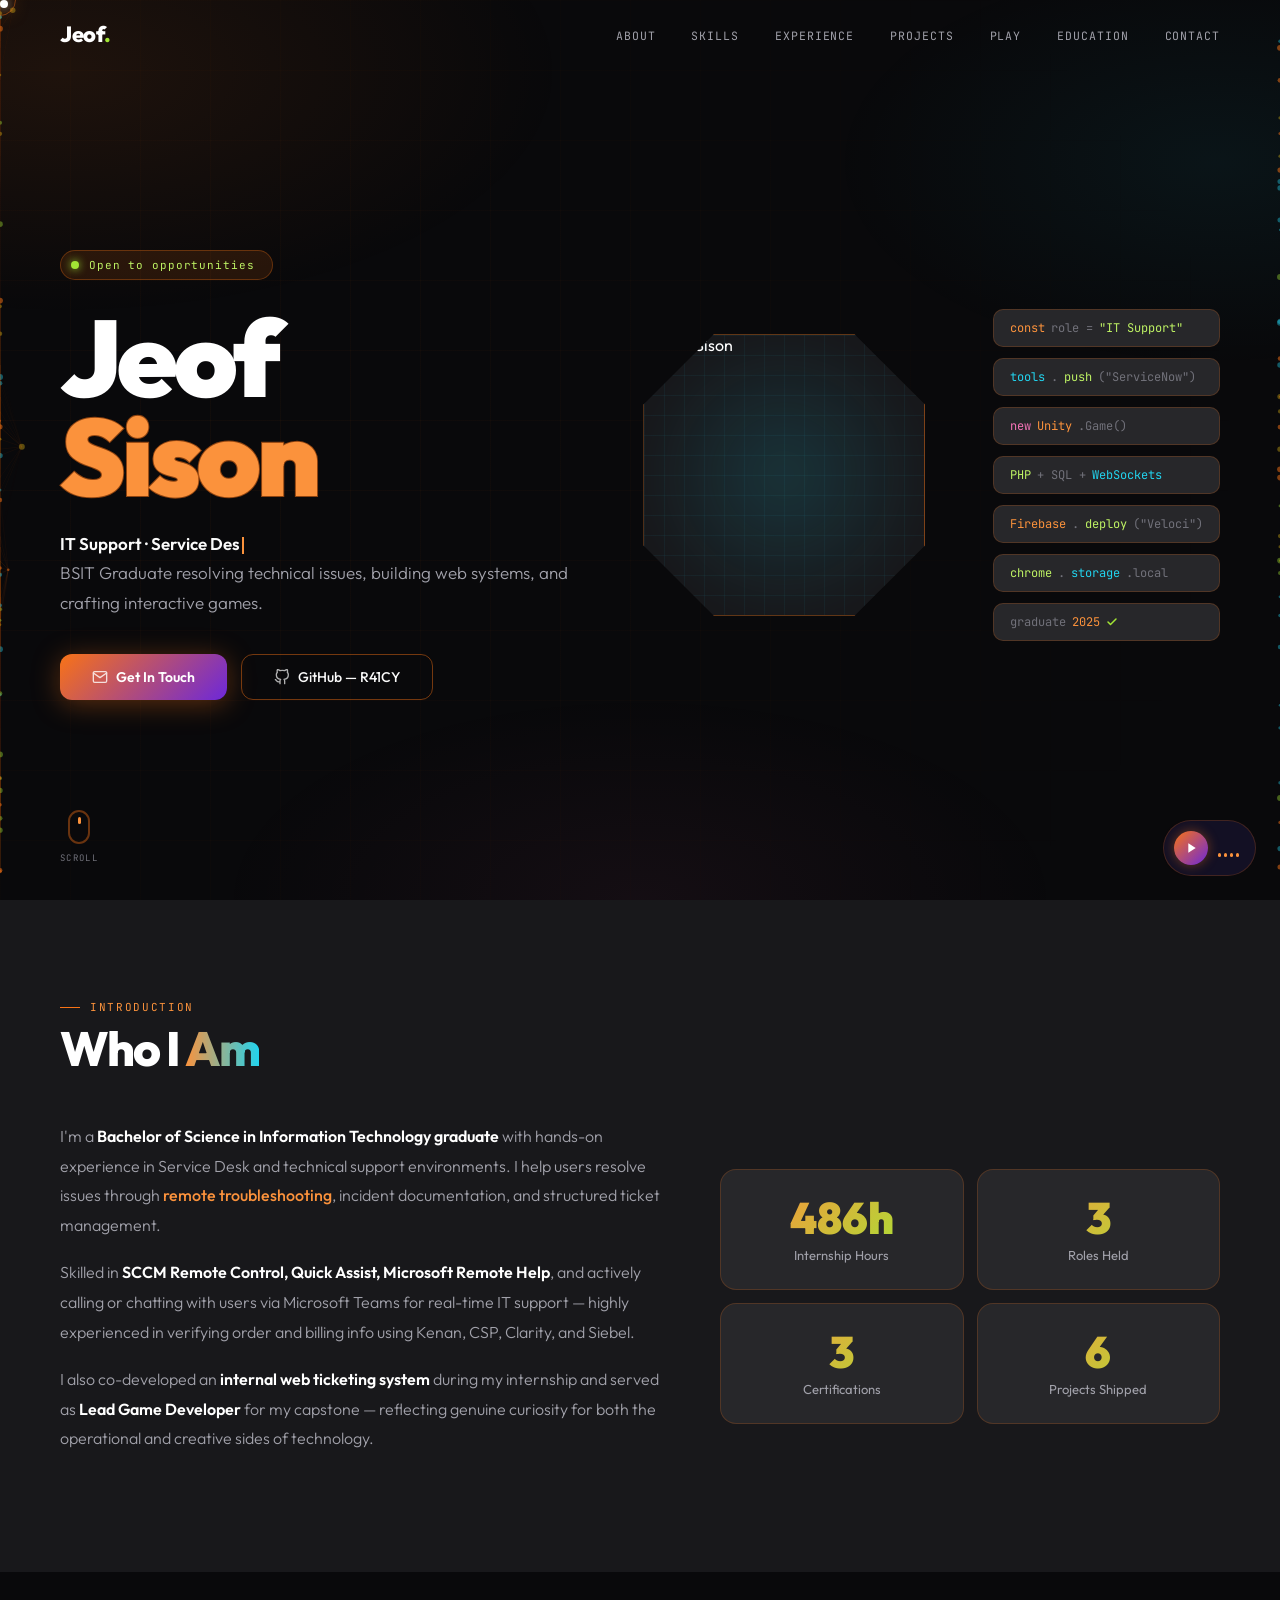
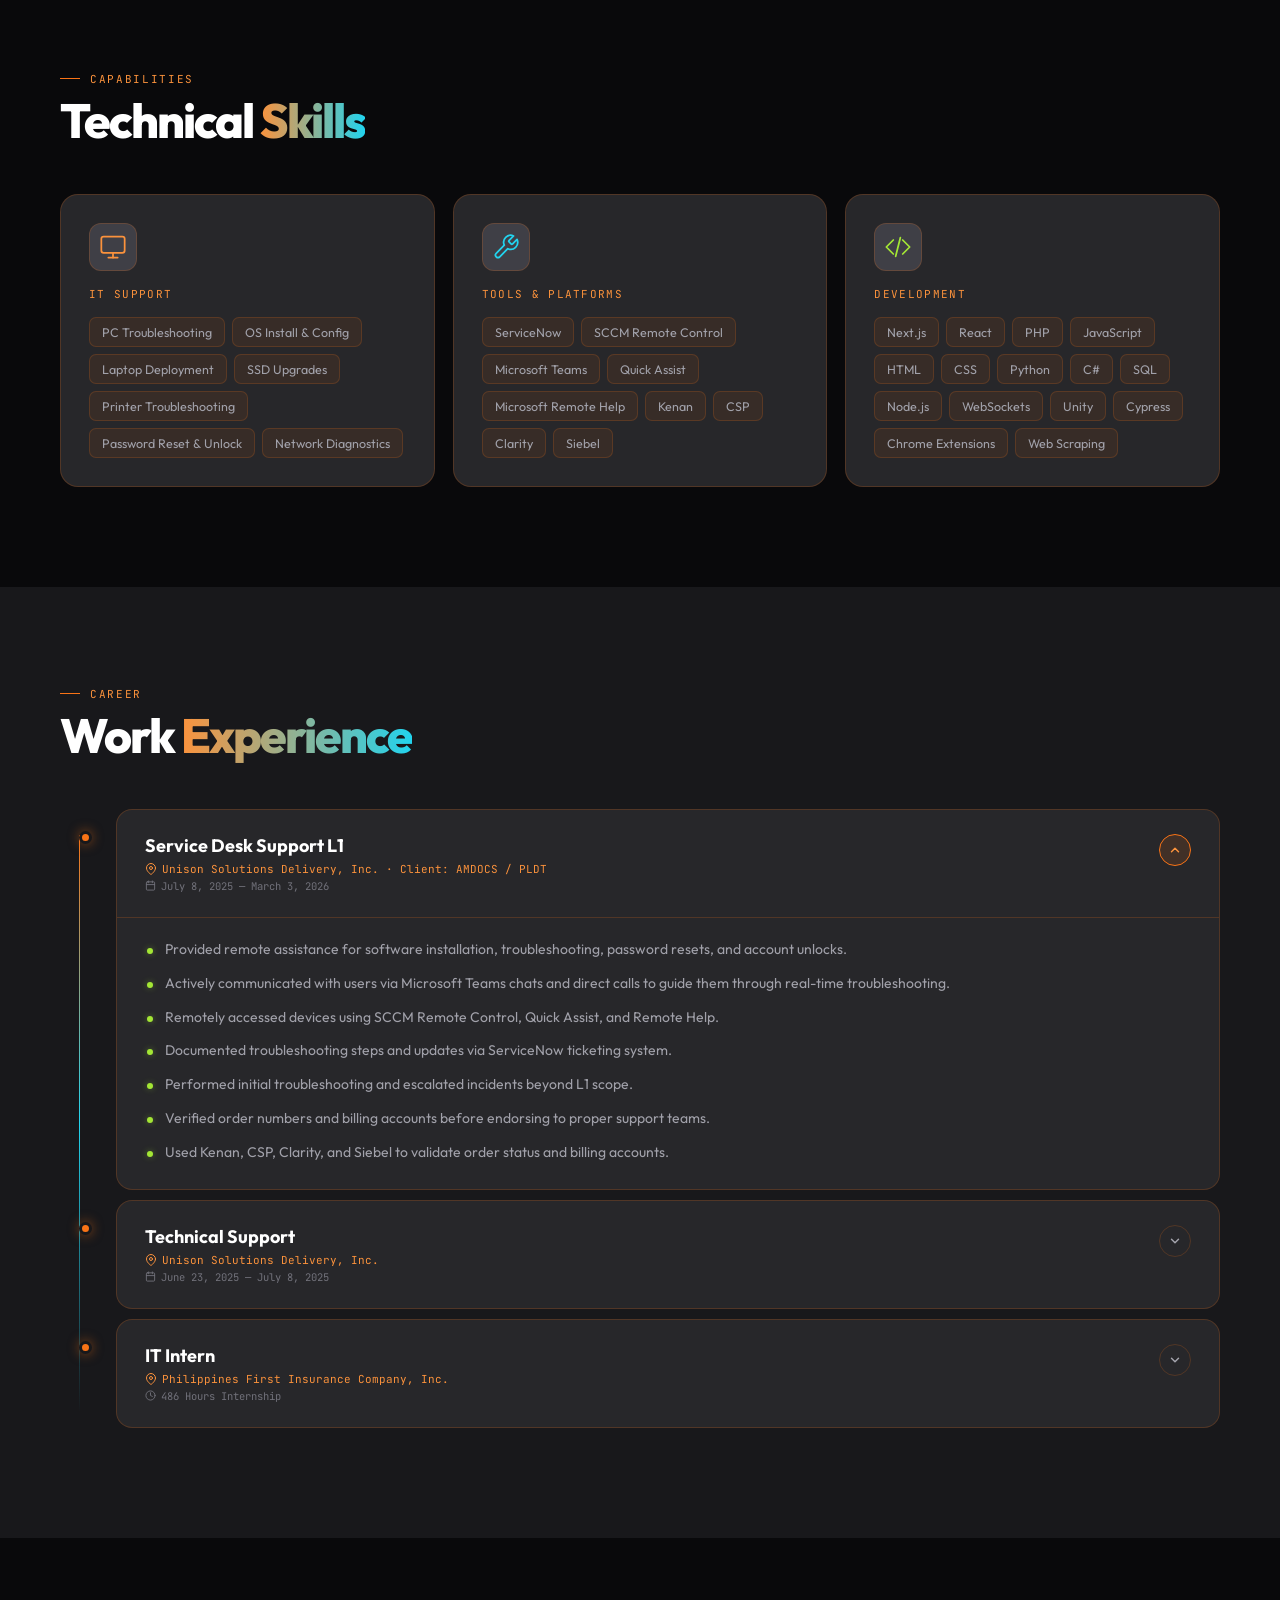
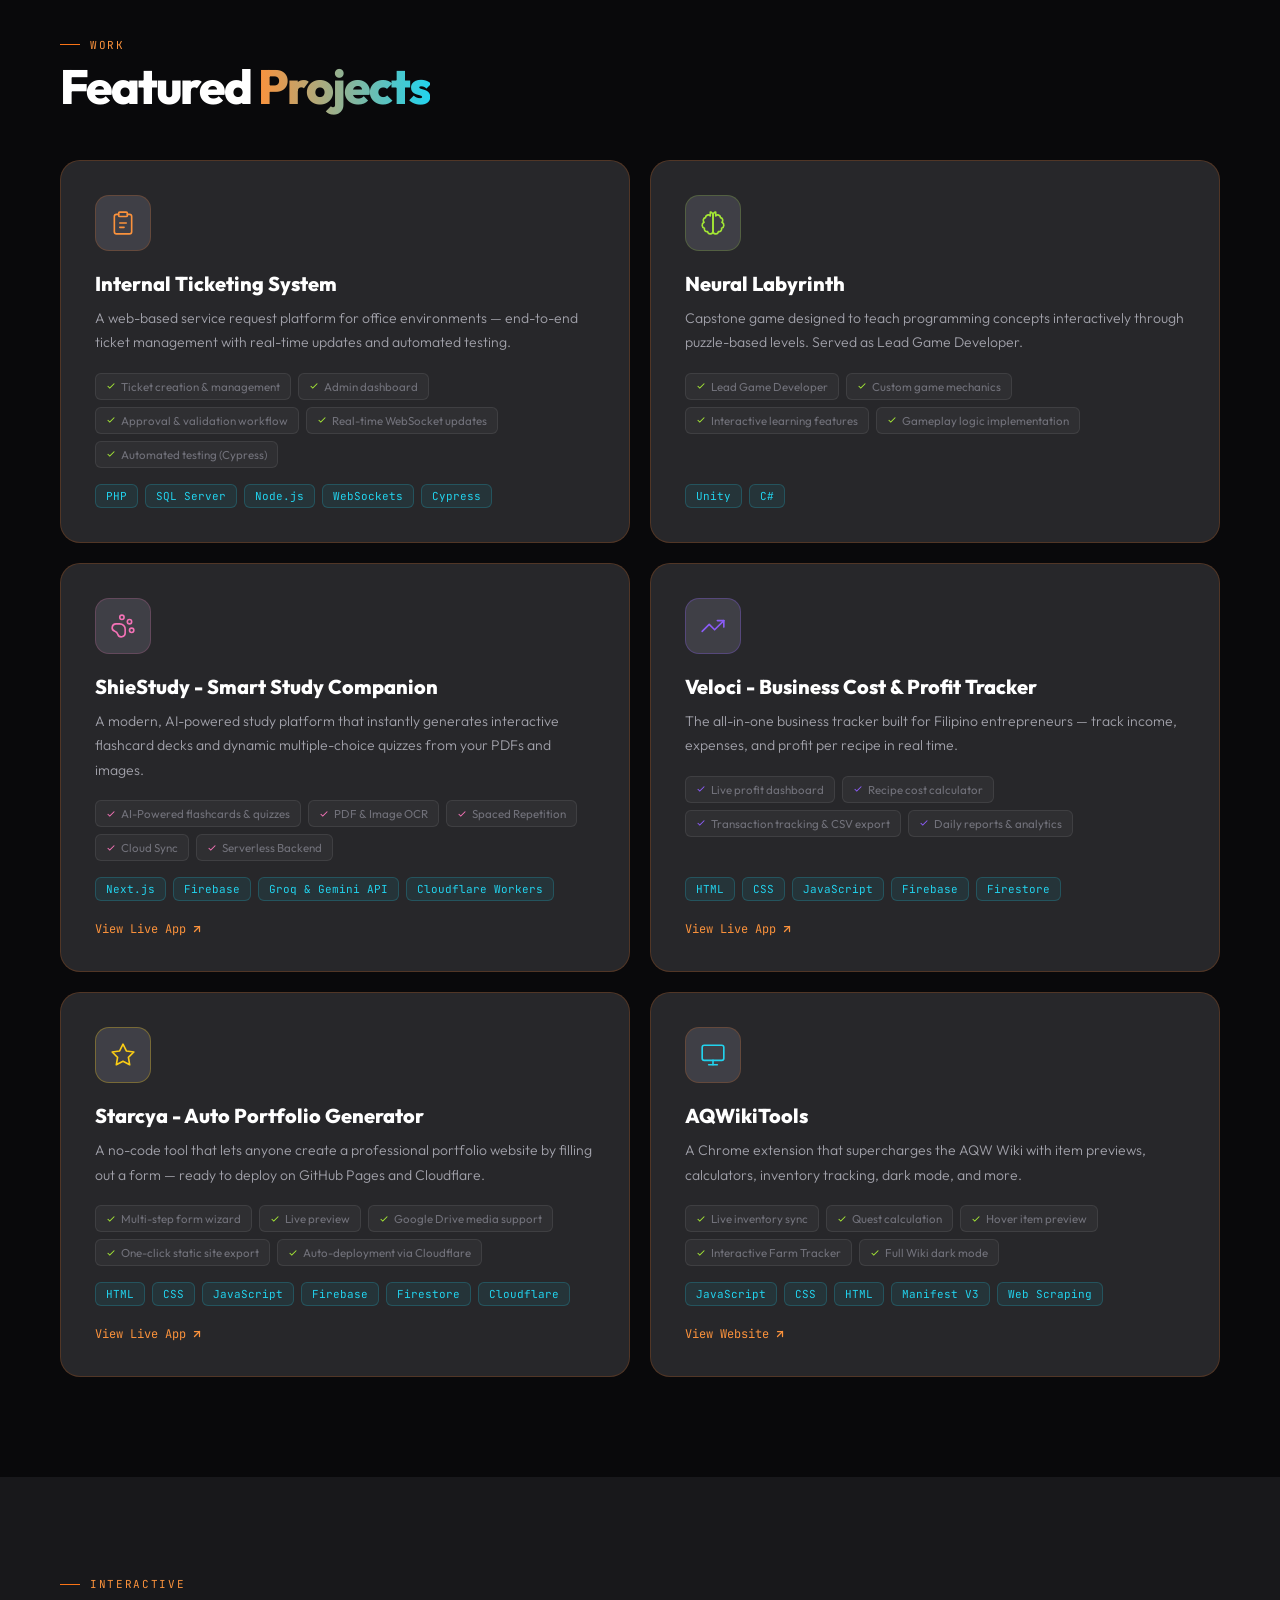
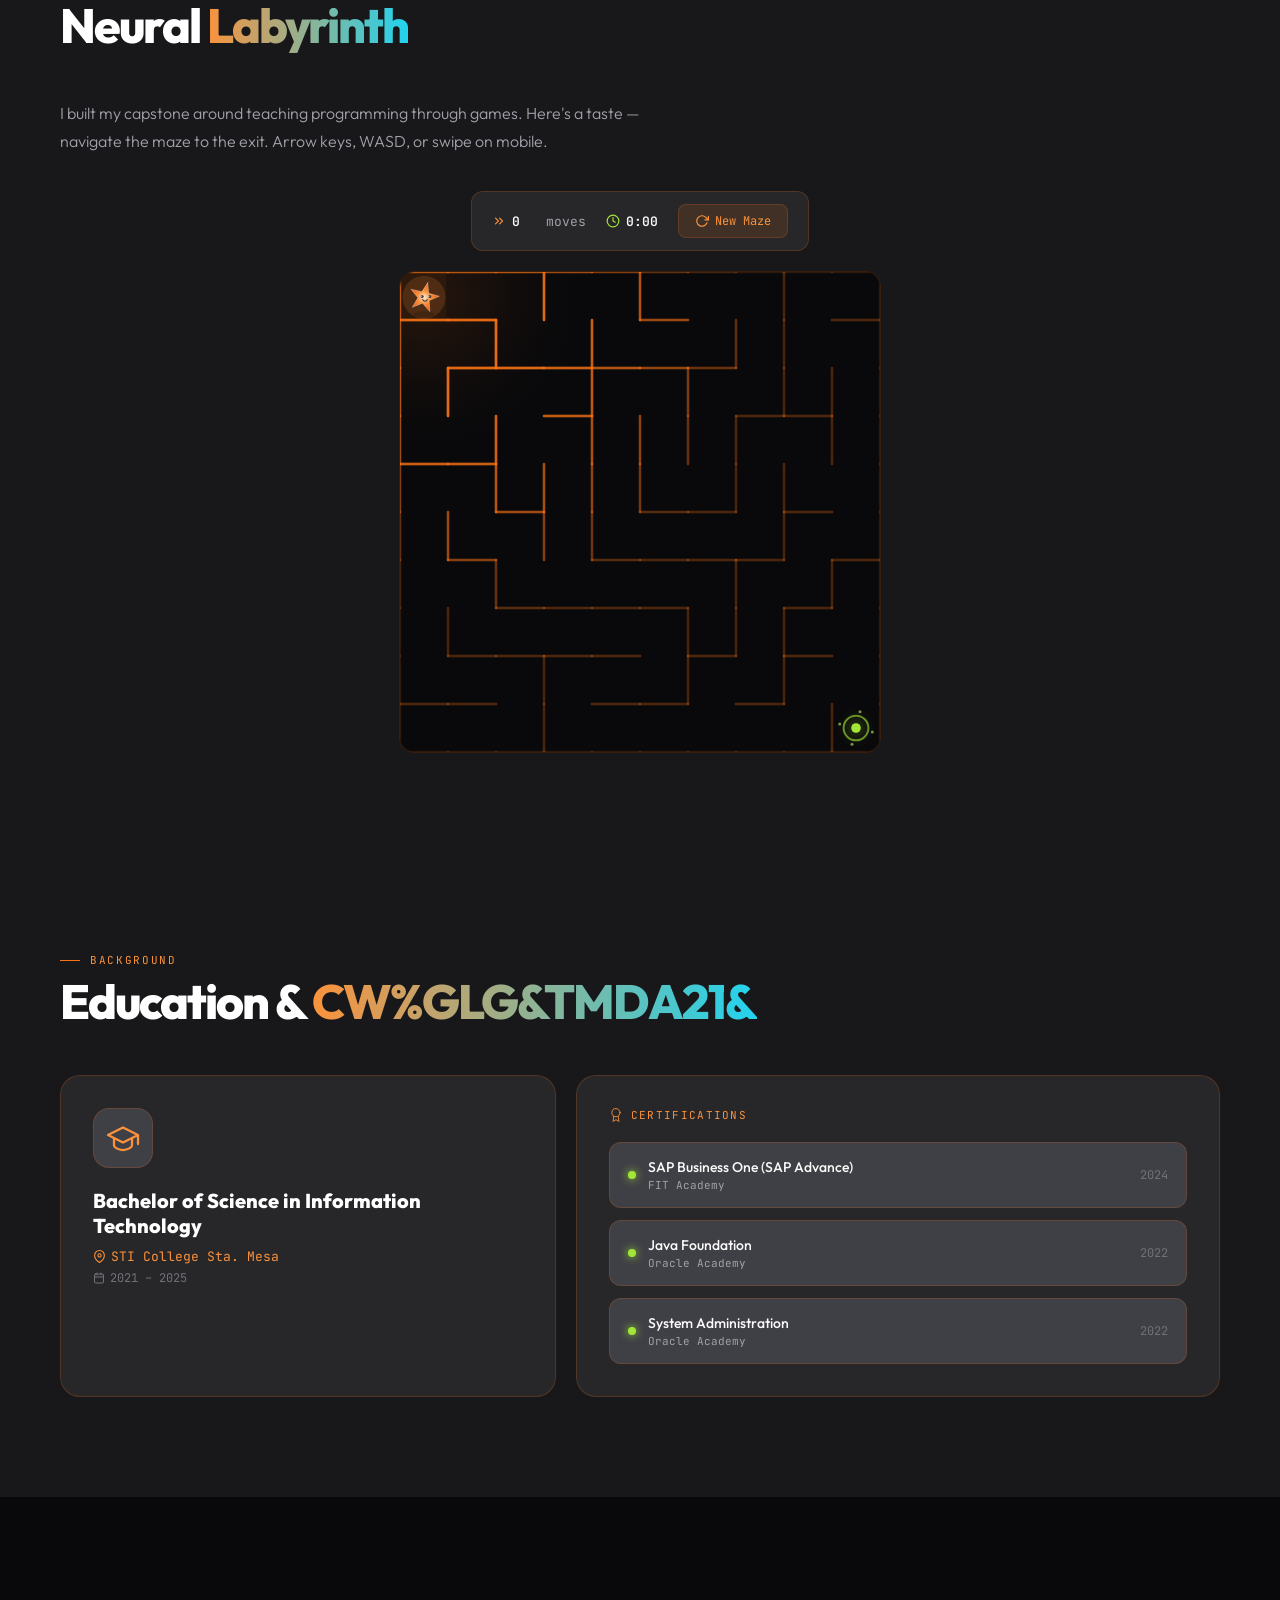
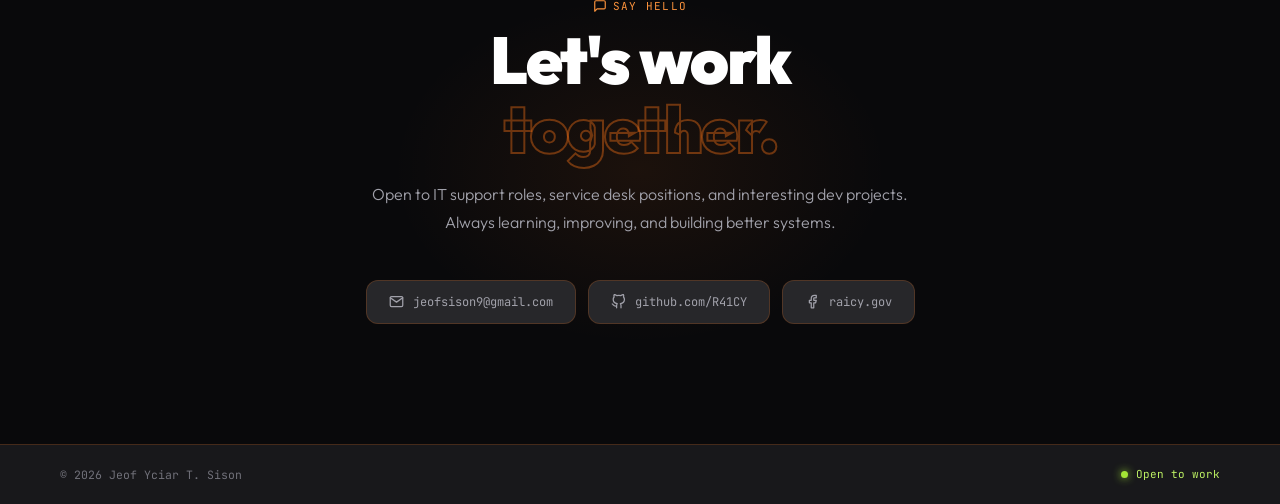
==== commit 54ba4110: "added OpenGraph" ====
--- a/index.html
+++ b/index.html
@@ -8,6 +8,20 @@
   <meta name="description"
     content="Jeof Sison - IT Support Specialist, Service Desk Analyst, and Developer. BSIT Graduate with experience in troubleshooting, web development, and game development.">
   <meta name="author" content="Jeof Yciar T. Sison">
+
+  <!-- Open Graph / Social Media Meta Tags -->
+  <meta property="og:title" content="Jeof Sison - IT Support &amp; Developer">
+  <meta property="og:description" content="Jeof Sison - IT Support Specialist, Service Desk Analyst, and Developer. BSIT Graduate with experience in troubleshooting, web development, and game development.">
+  <meta property="og:image" content="https://lh3.googleusercontent.com/d/181cLRhLP4dQIJlhex1IRrPPoZgUUEC2M">
+  <meta property="og:image:alt" content="Jeof Sison Profile Photo">
+  <meta property="og:type" content="website">
+
+  <!-- Twitter Meta Tags -->
+  <meta name="twitter:card" content="summary_large_image">
+  <meta name="twitter:title" content="Jeof Sison - IT Support &amp; Developer">
+  <meta name="twitter:description" content="Jeof Sison - IT Support Specialist, Service Desk Analyst, and Developer. BSIT Graduate with experience in troubleshooting, web development, and game development.">
+  <meta name="twitter:image" content="https://lh3.googleusercontent.com/d/181cLRhLP4dQIJlhex1IRrPPoZgUUEC2M">
+
   <title>Jeof Sison - IT Support &amp; Developer</title>
 
   <link rel="icon" type="image/svg+xml"
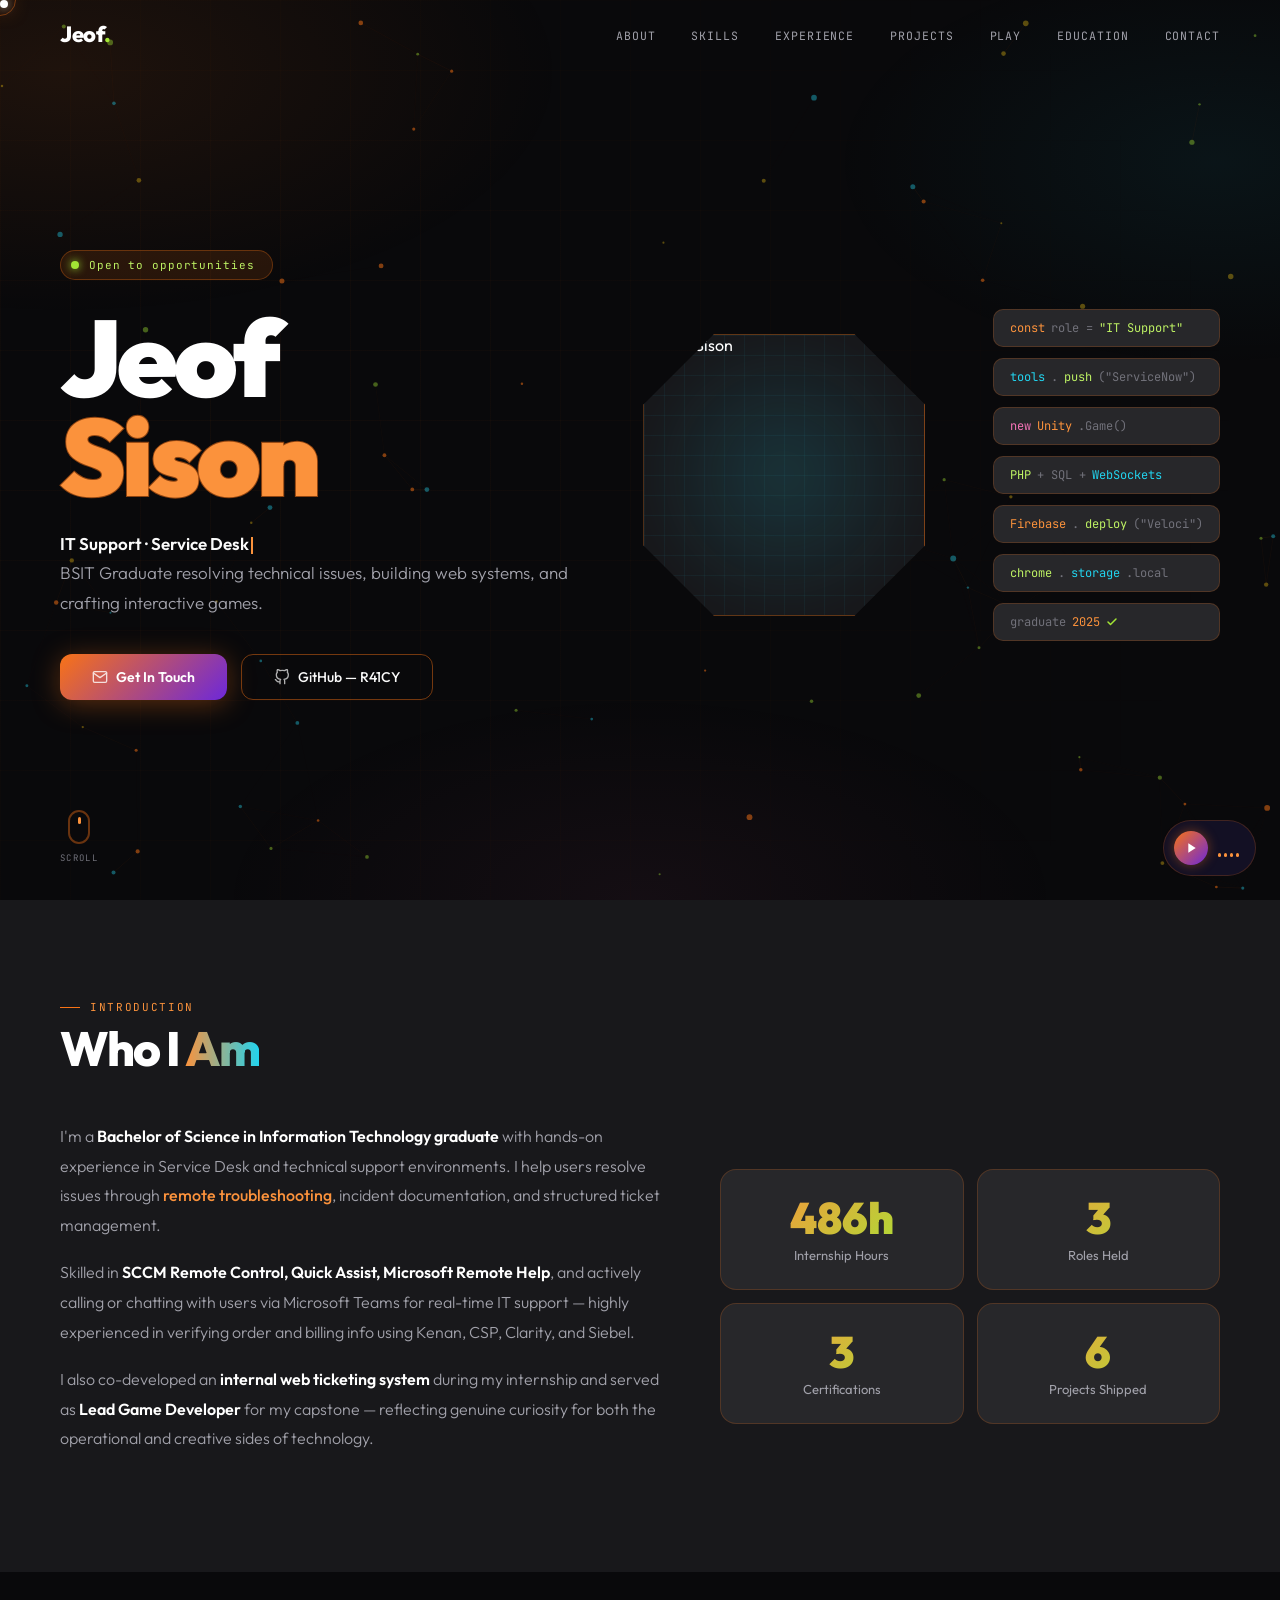
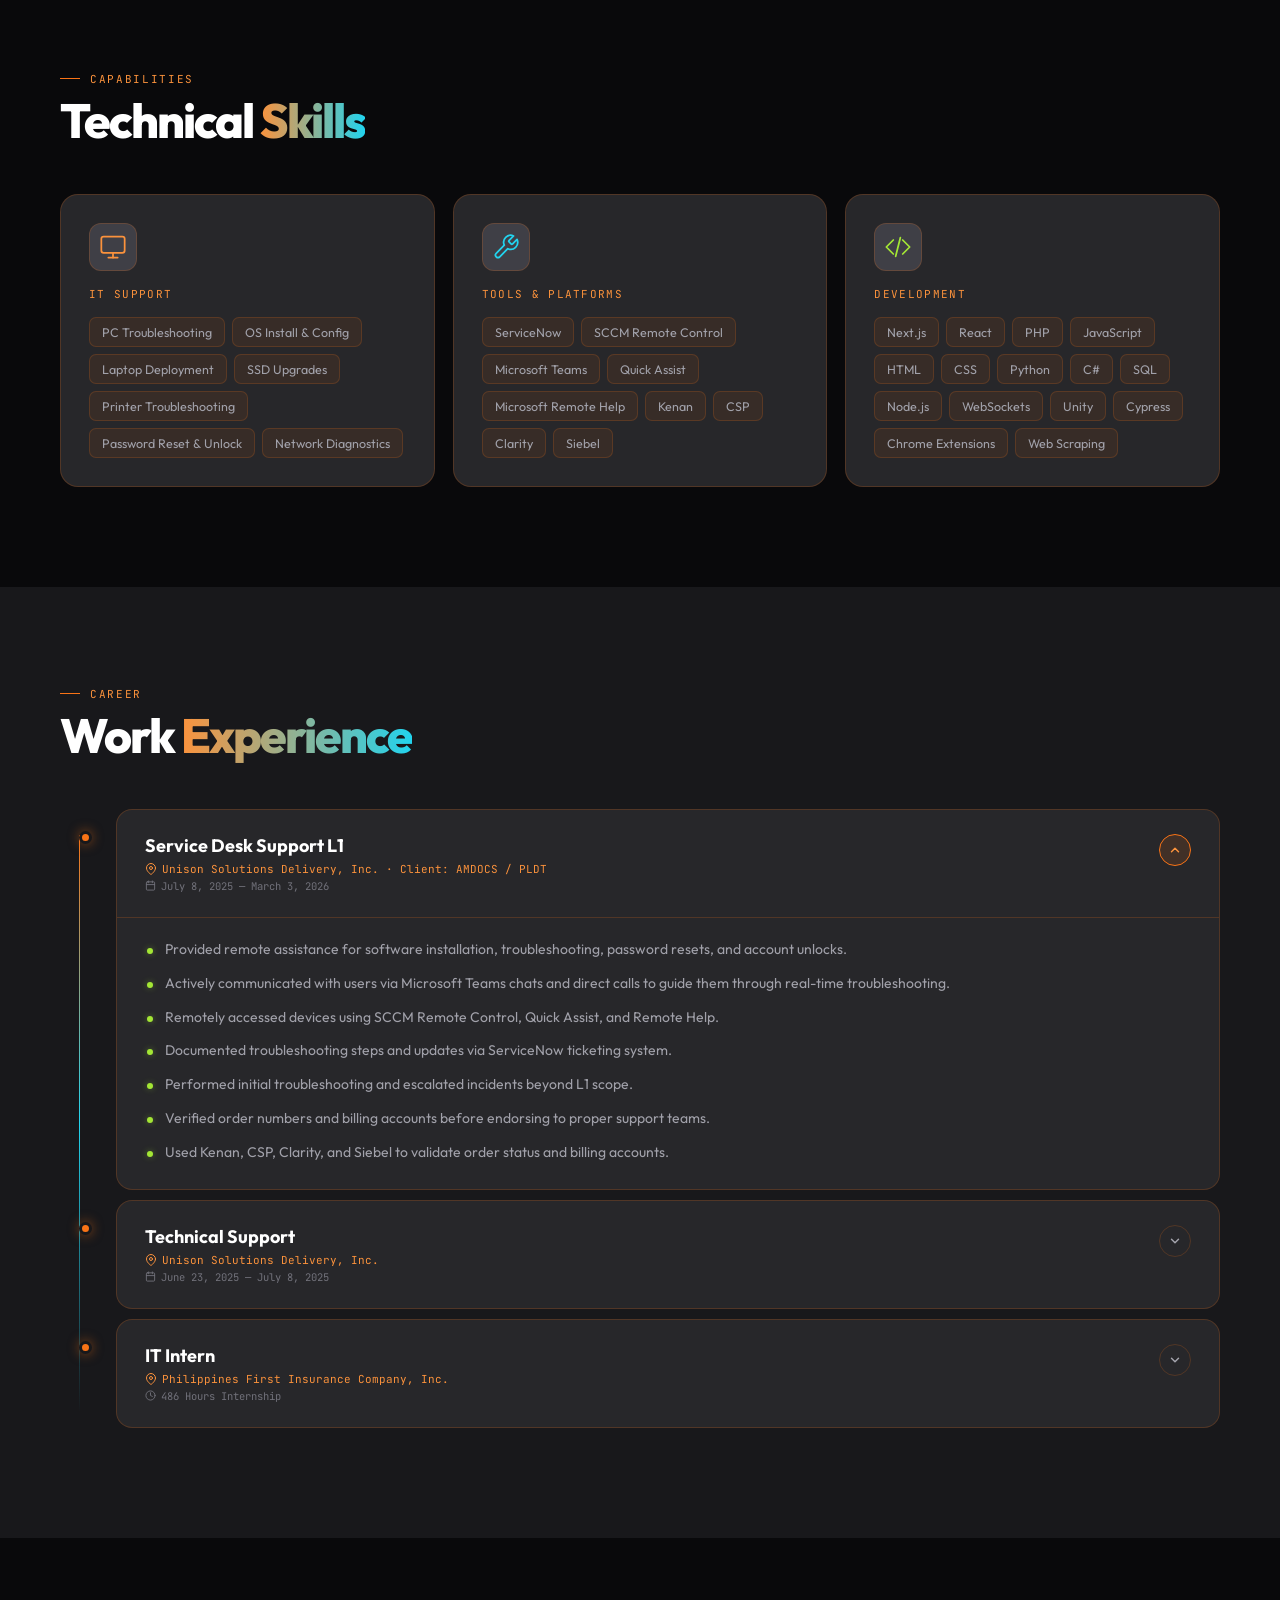
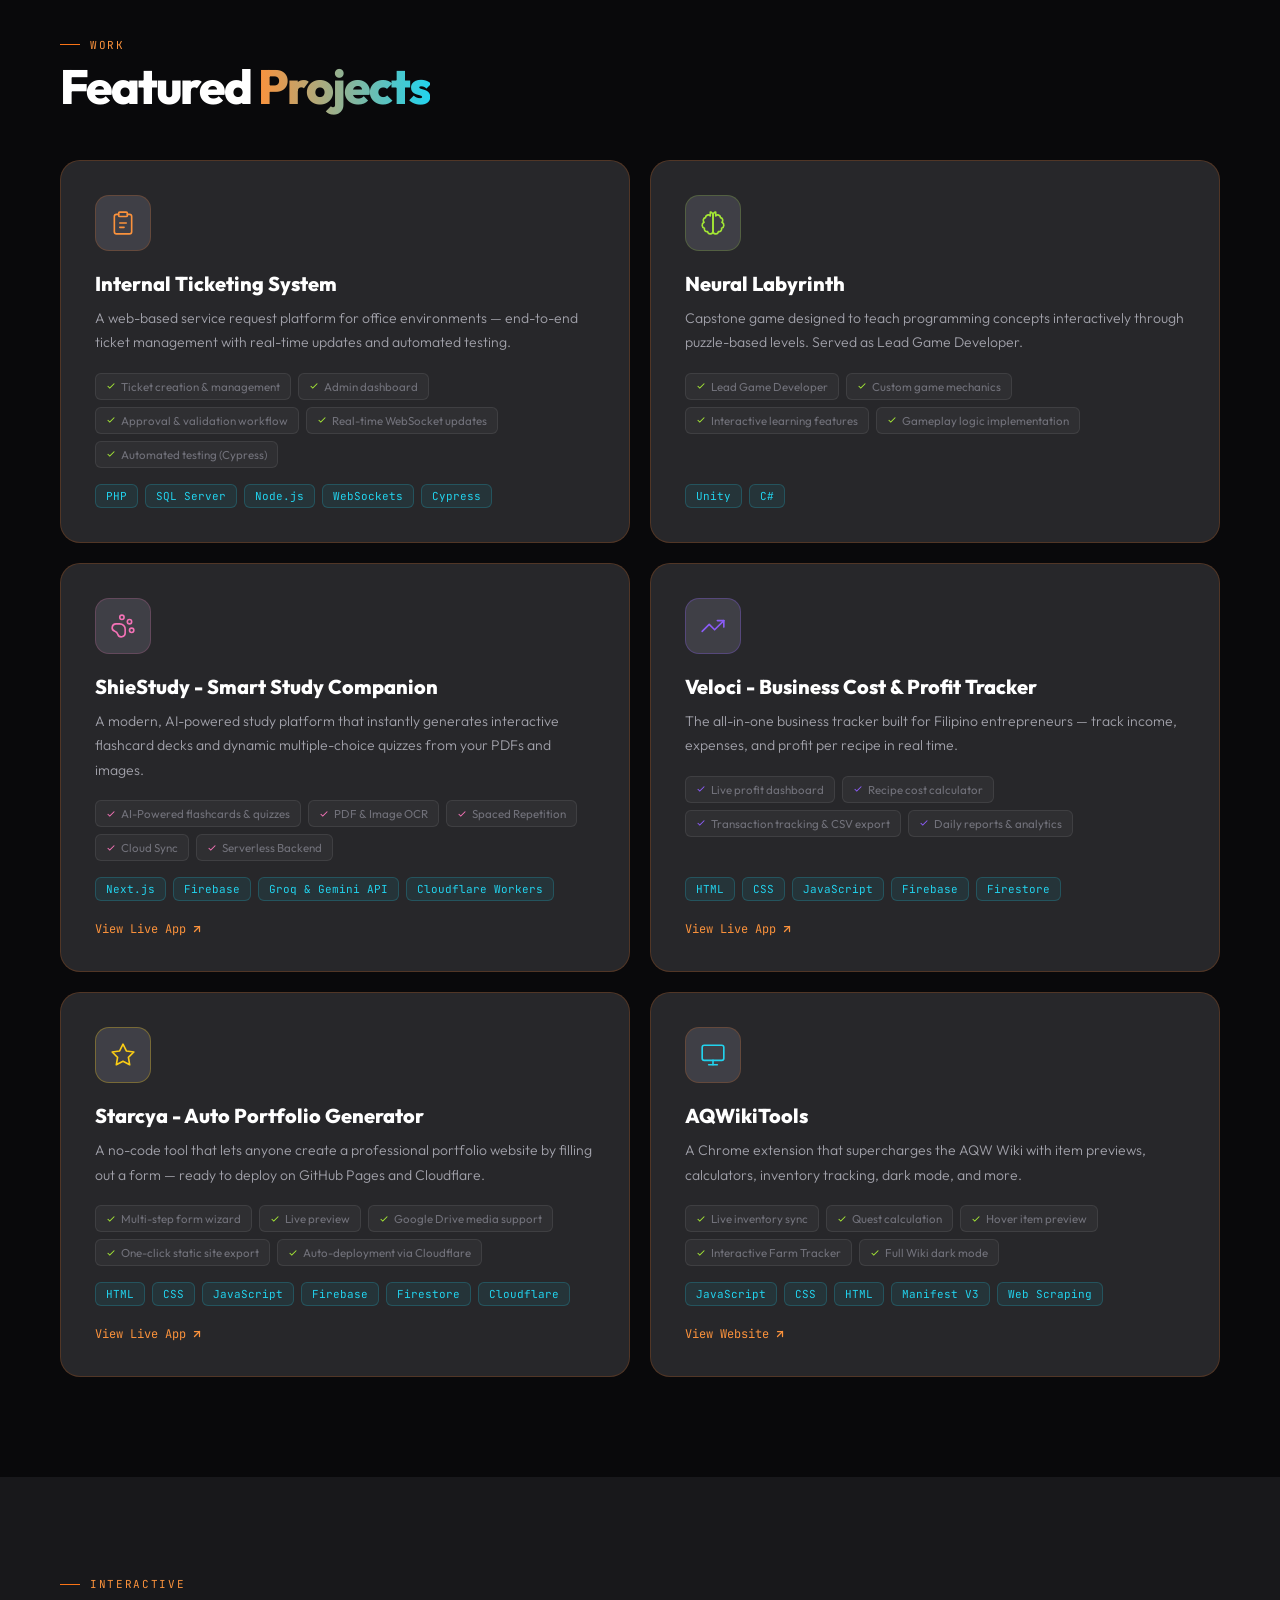
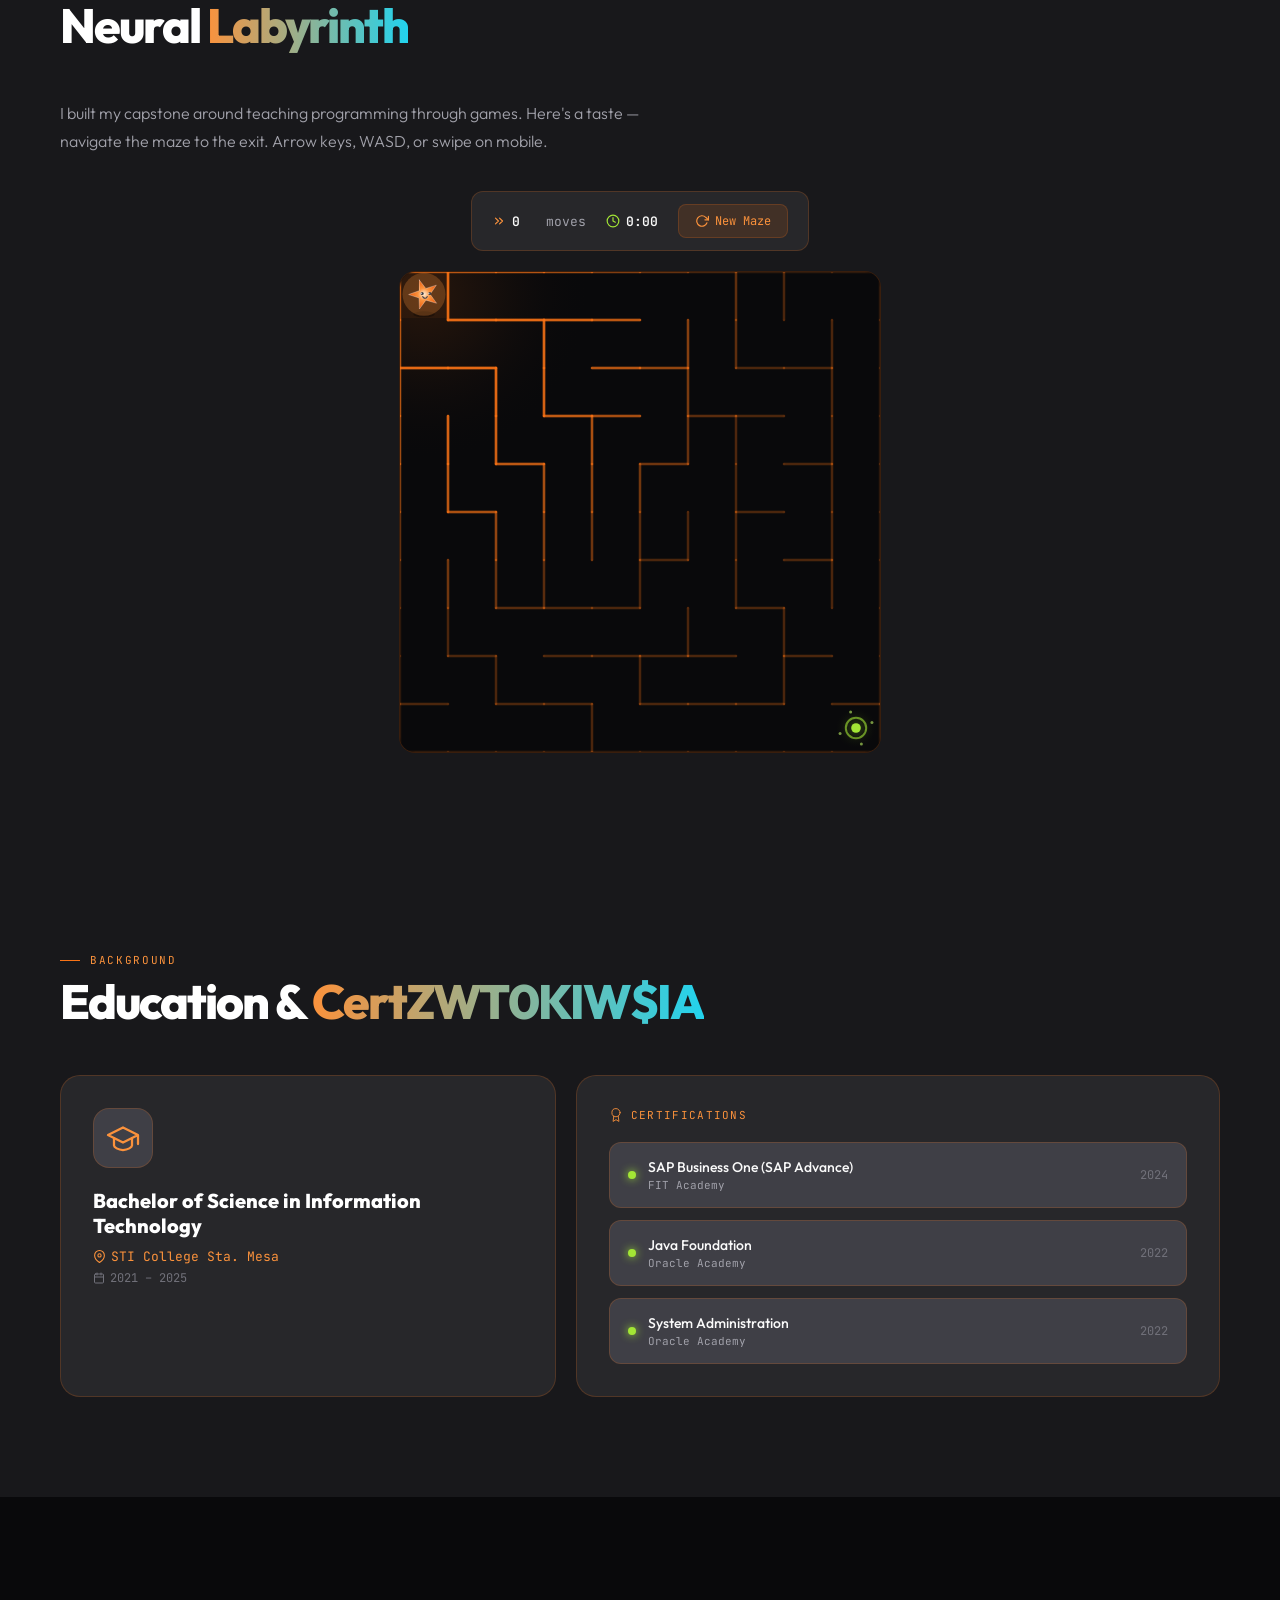
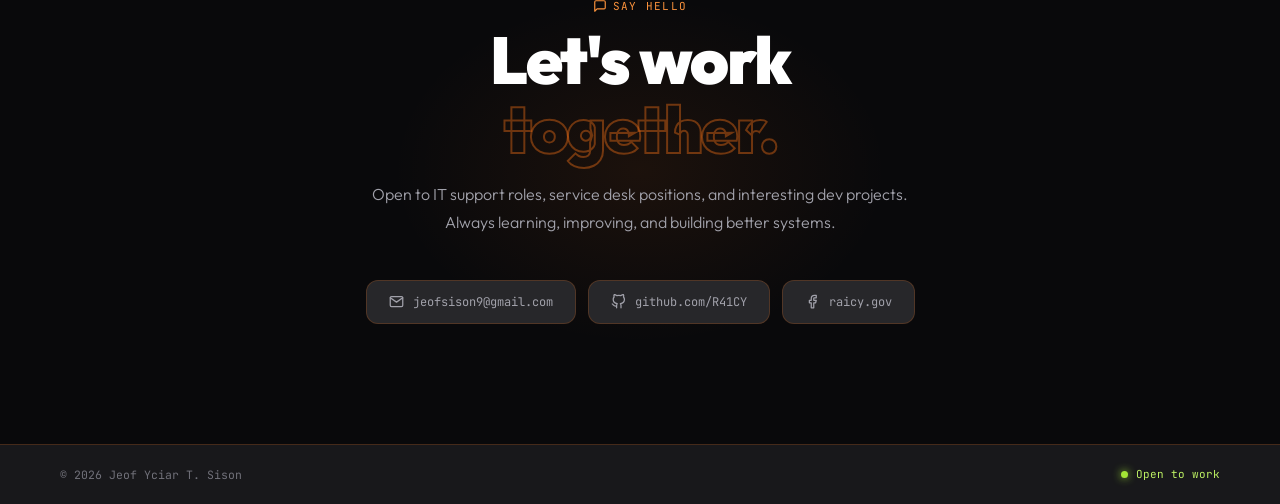
==== commit c49ad181: "fix: use local image and add og:url for facebook scraping" ====
--- a/index.html
+++ b/index.html
@@ -12,15 +12,16 @@
   <!-- Open Graph / Social Media Meta Tags -->
   <meta property="og:title" content="Jeof Sison - IT Support &amp; Developer">
   <meta property="og:description" content="Jeof Sison - IT Support Specialist, Service Desk Analyst, and Developer. BSIT Graduate with experience in troubleshooting, web development, and game development.">
-  <meta property="og:image" content="https://lh3.googleusercontent.com/d/181cLRhLP4dQIJlhex1IRrPPoZgUUEC2M">
+  <meta property="og:image" content="https://r41cy.github.io/Sison-Portfolio/og-image.jpg">
   <meta property="og:image:alt" content="Jeof Sison Profile Photo">
+  <meta property="og:url" content="https://r41cy.github.io/Sison-Portfolio/">
   <meta property="og:type" content="website">
 
   <!-- Twitter Meta Tags -->
   <meta name="twitter:card" content="summary_large_image">
   <meta name="twitter:title" content="Jeof Sison - IT Support &amp; Developer">
   <meta name="twitter:description" content="Jeof Sison - IT Support Specialist, Service Desk Analyst, and Developer. BSIT Graduate with experience in troubleshooting, web development, and game development.">
-  <meta name="twitter:image" content="https://lh3.googleusercontent.com/d/181cLRhLP4dQIJlhex1IRrPPoZgUUEC2M">
+  <meta name="twitter:image" content="https://r41cy.github.io/Sison-Portfolio/og-image.jpg">
 
   <title>Jeof Sison - IT Support &amp; Developer</title>
 
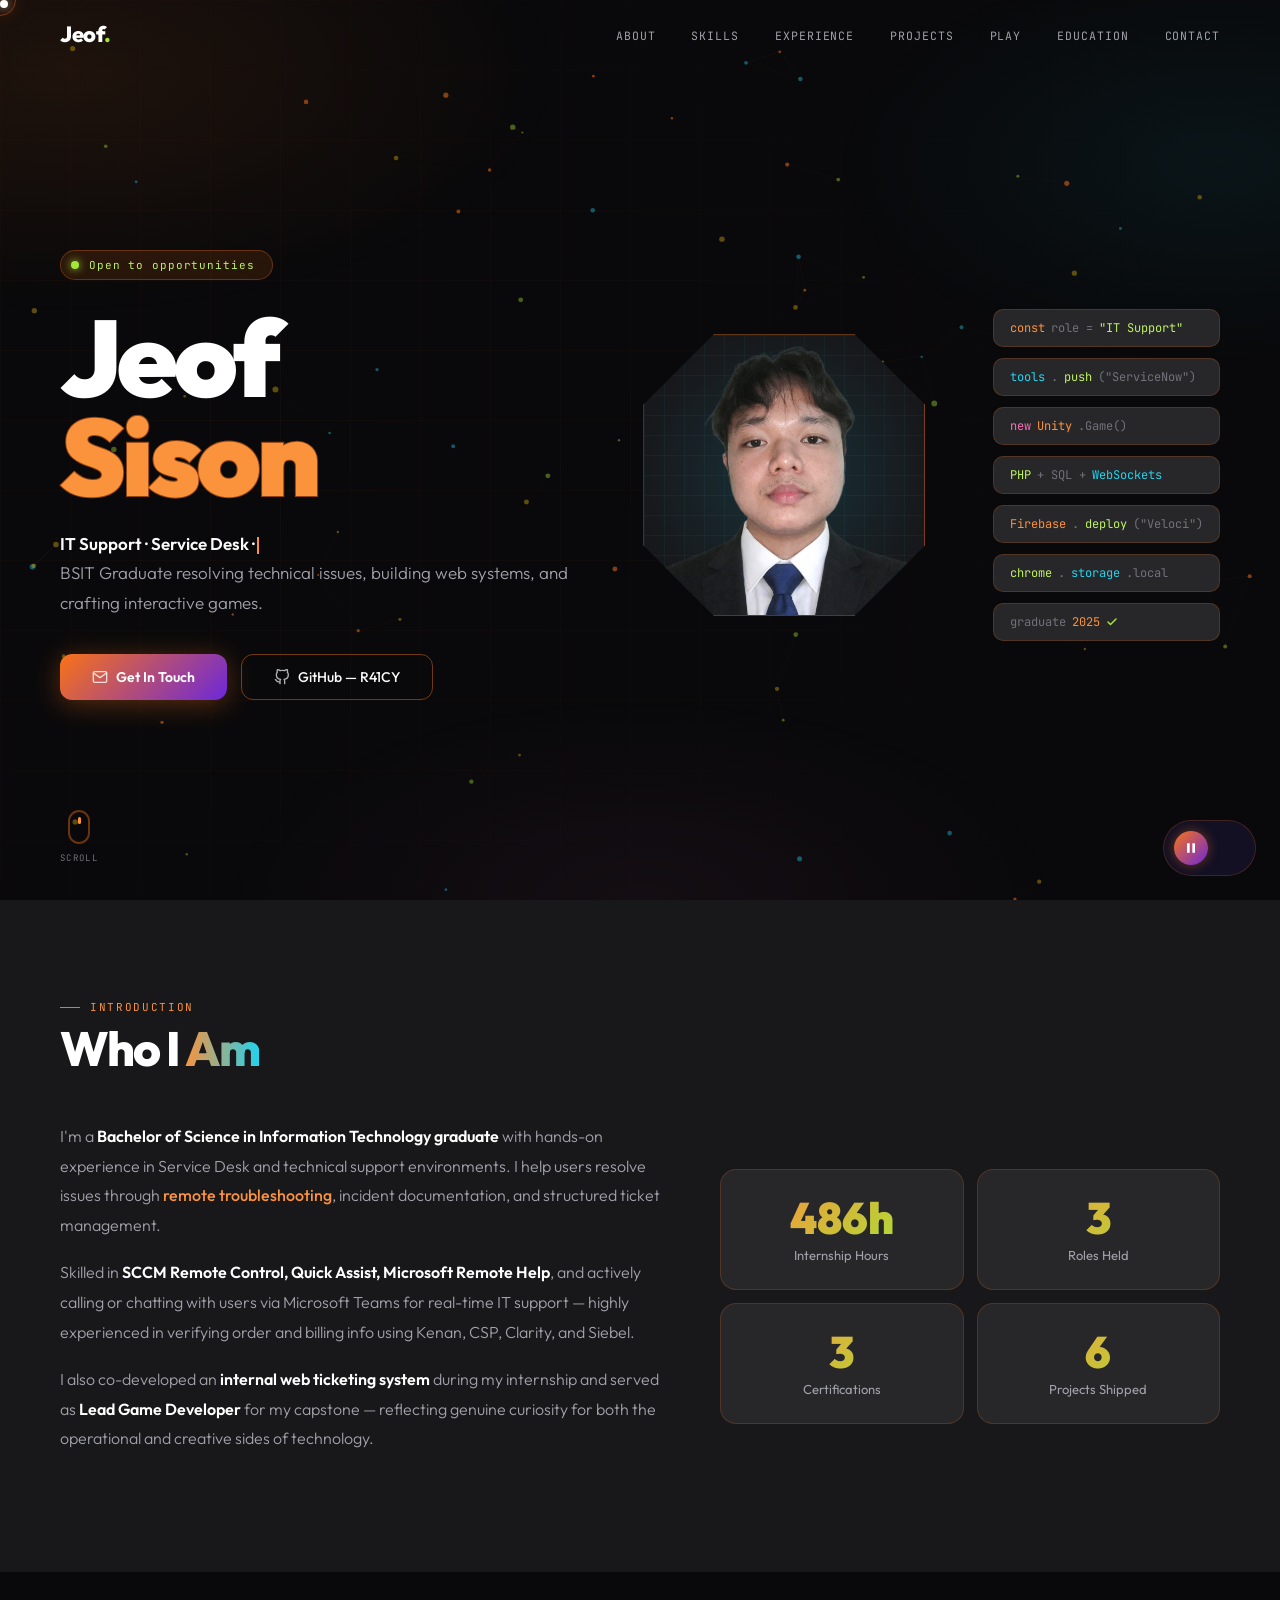
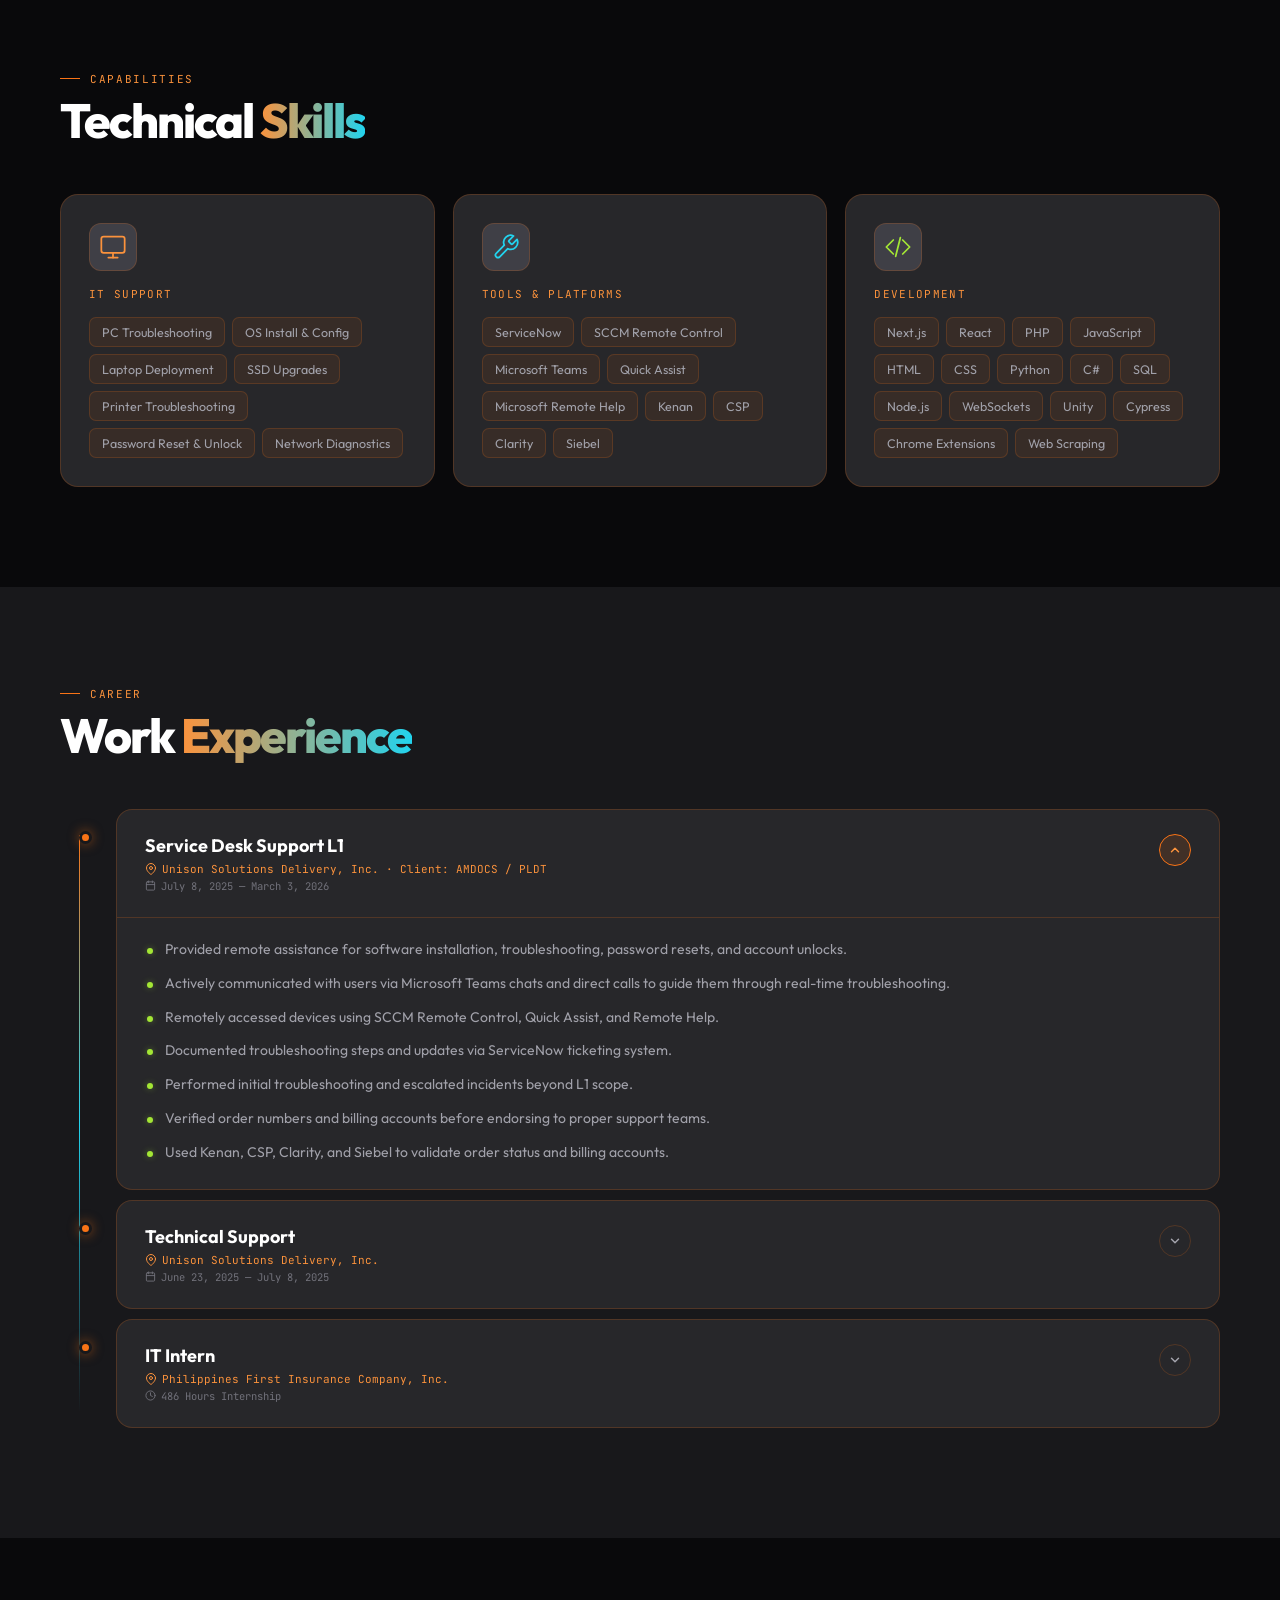
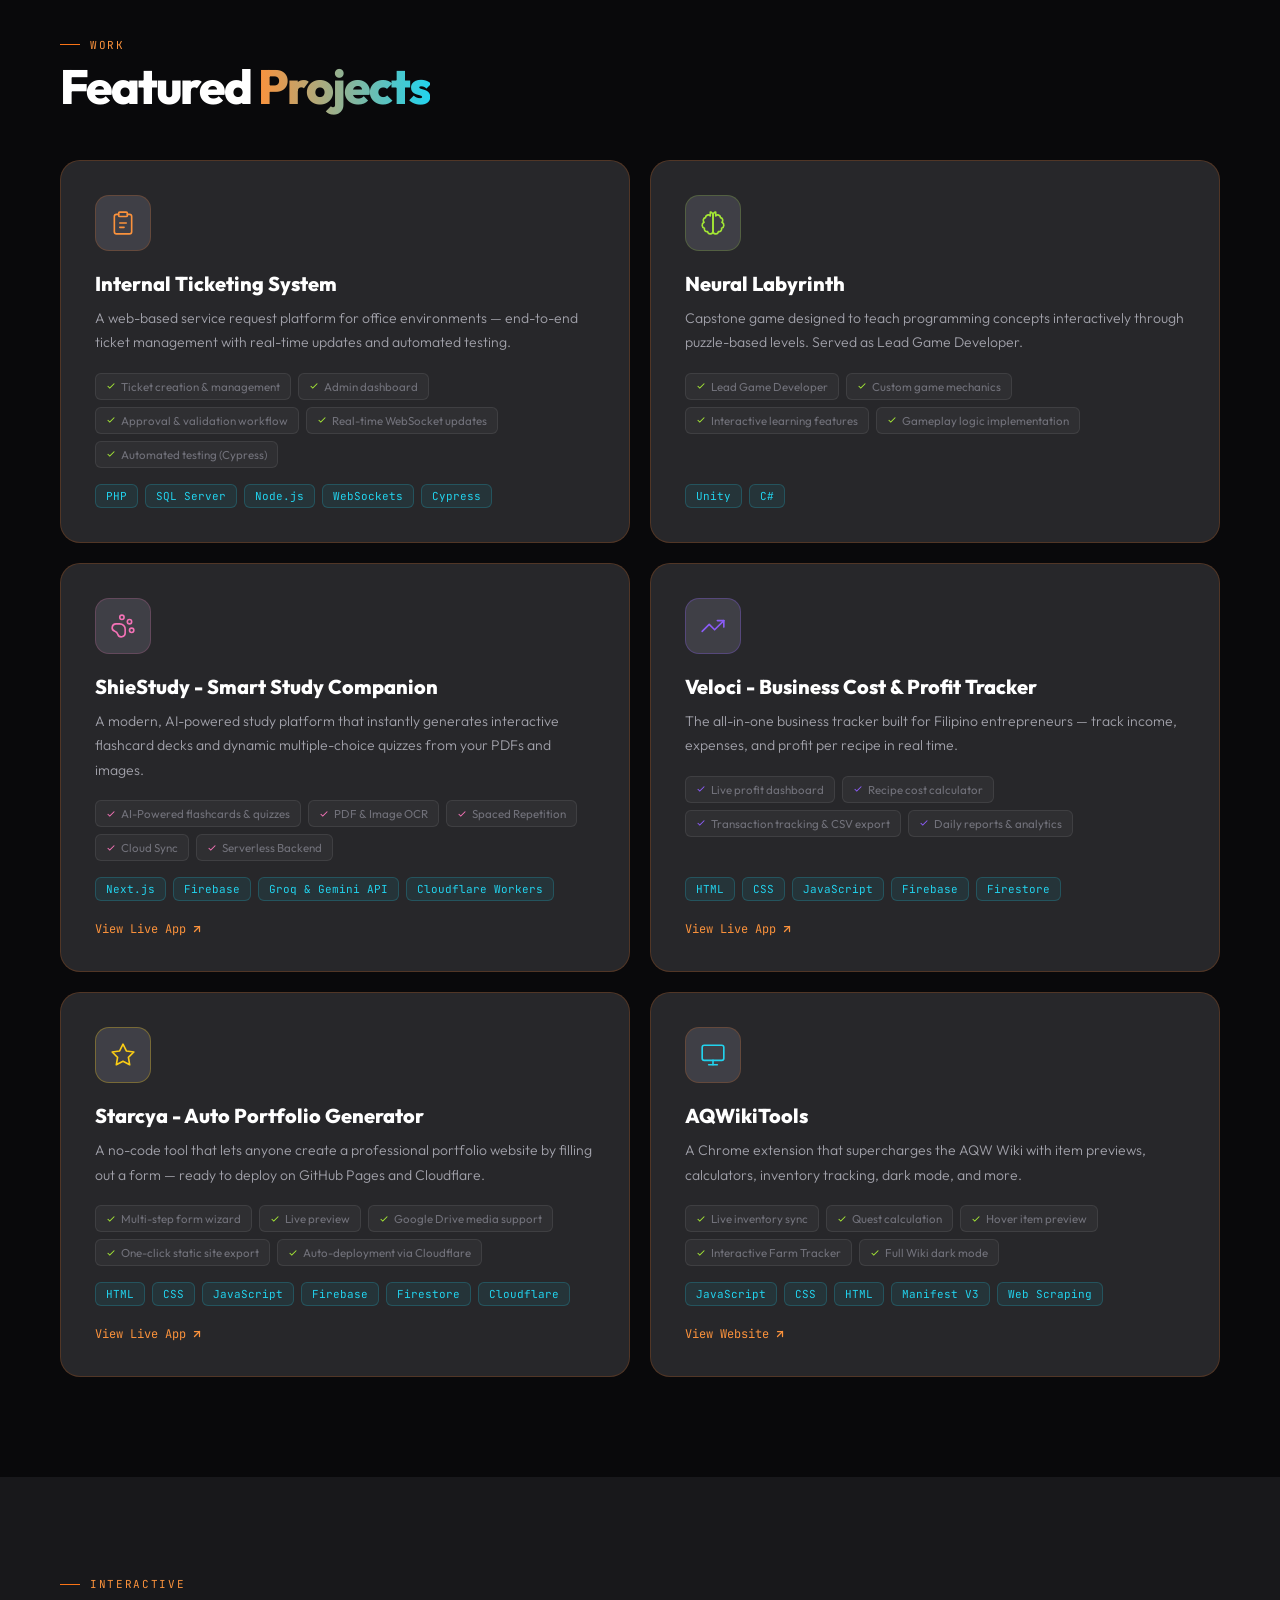
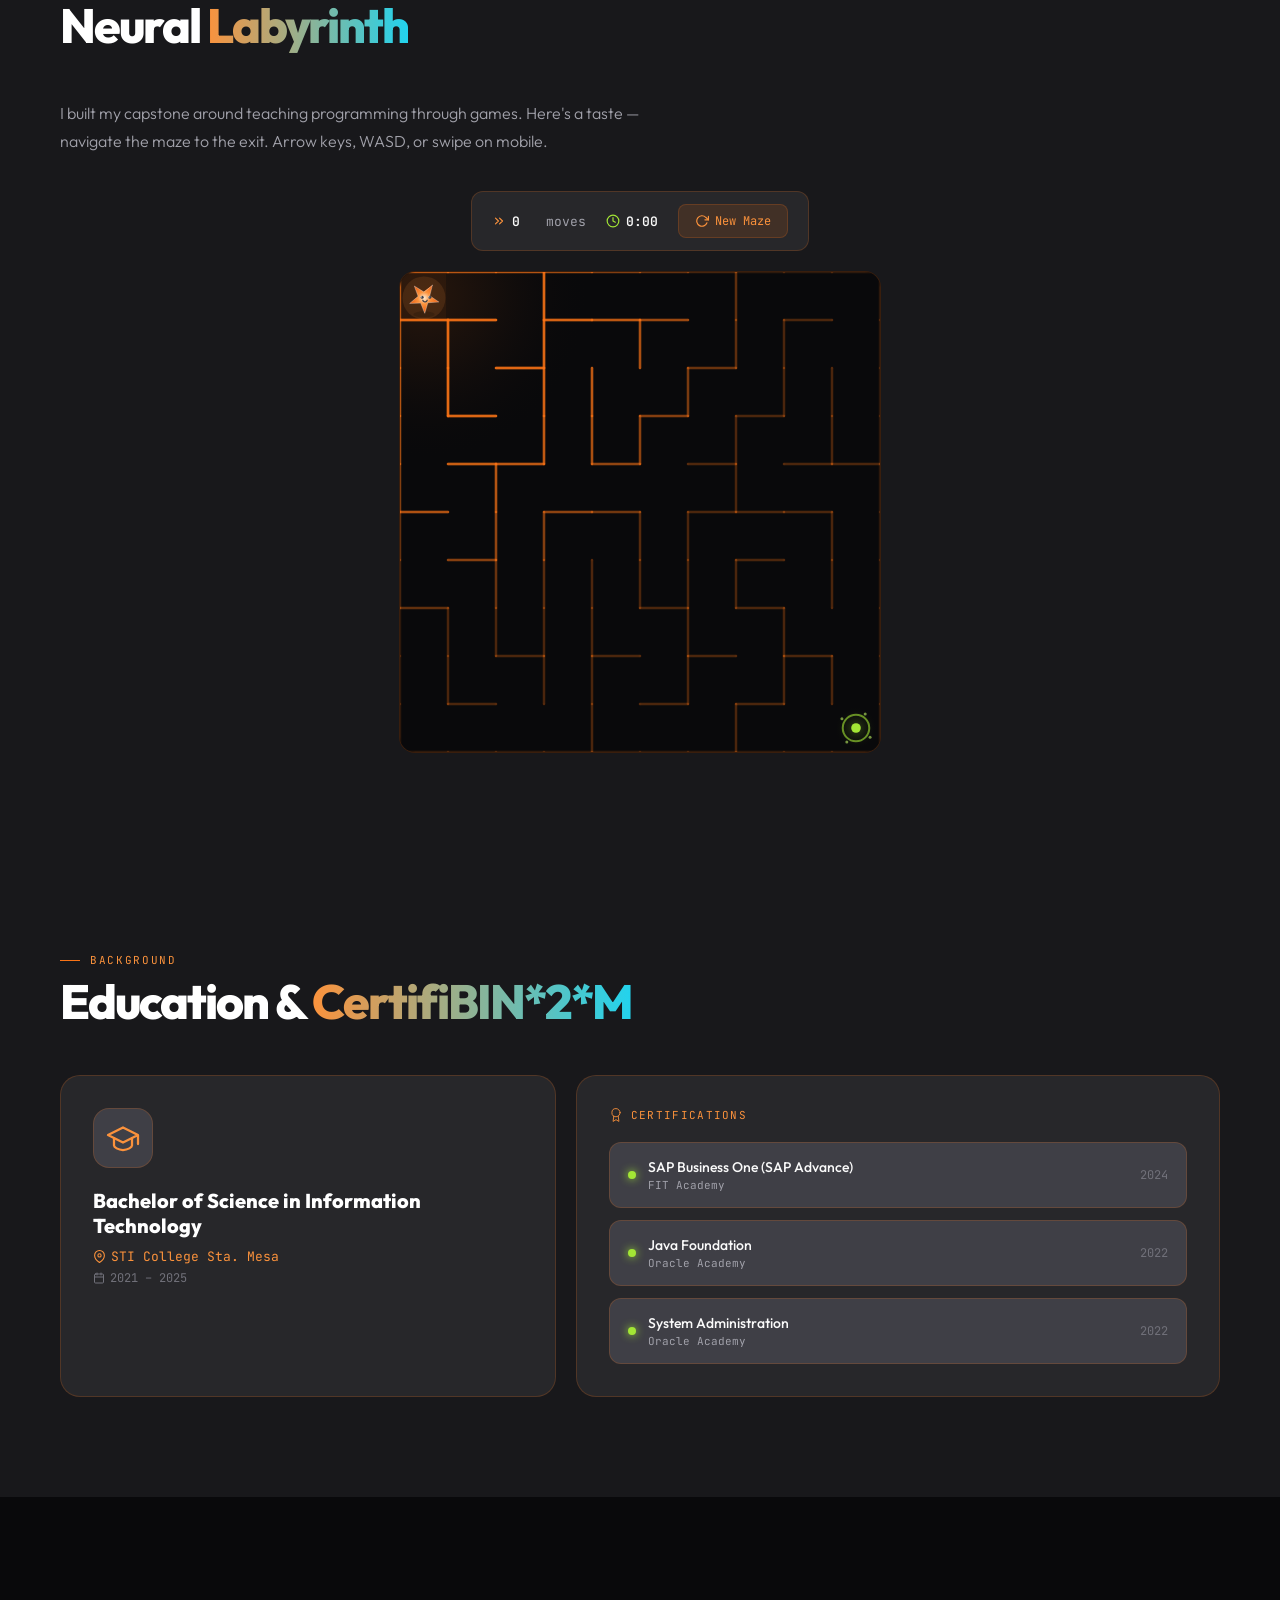
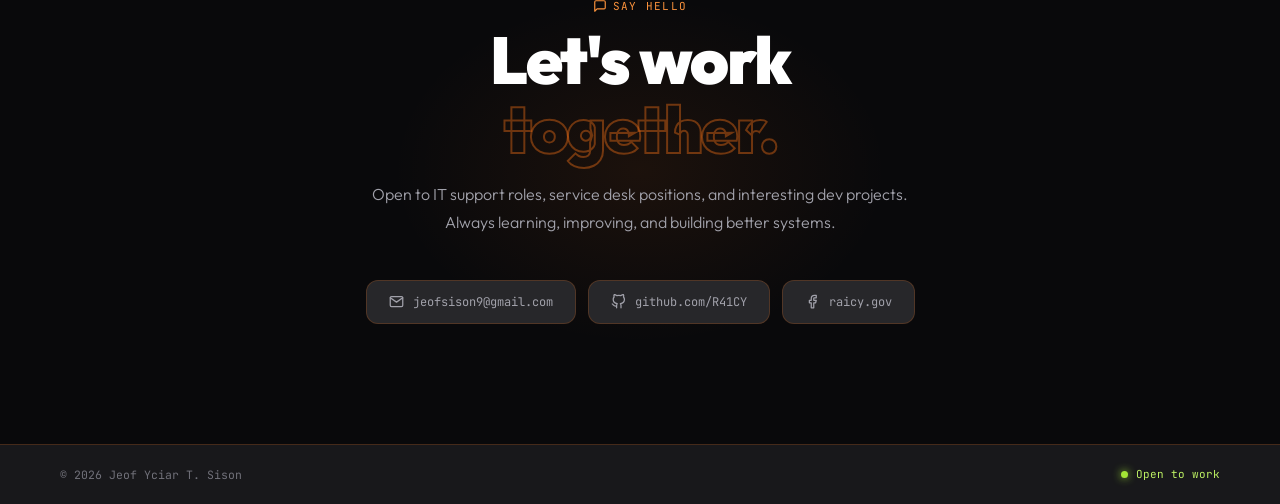
==== commit 84a57006: "build: reorganize into assets folder structure" ====
--- a/index.html
+++ b/index.html
@@ -12,7 +12,7 @@
   <!-- Open Graph / Social Media Meta Tags -->
   <meta property="og:title" content="Jeof Sison - IT Support &amp; Developer">
   <meta property="og:description" content="Jeof Sison - IT Support Specialist, Service Desk Analyst, and Developer. BSIT Graduate with experience in troubleshooting, web development, and game development.">
-  <meta property="og:image" content="https://r41cy.github.io/Sison-Portfolio/og-image.jpg">
+  <meta property="og:image" content="https://r41cy.github.io/Sison-Portfolio/assets/images/profile.jpg">
   <meta property="og:image:alt" content="Jeof Sison Profile Photo">
   <meta property="og:url" content="https://r41cy.github.io/Sison-Portfolio/">
   <meta property="og:type" content="website">
@@ -21,7 +21,7 @@
   <meta name="twitter:card" content="summary_large_image">
   <meta name="twitter:title" content="Jeof Sison - IT Support &amp; Developer">
   <meta name="twitter:description" content="Jeof Sison - IT Support Specialist, Service Desk Analyst, and Developer. BSIT Graduate with experience in troubleshooting, web development, and game development.">
-  <meta name="twitter:image" content="https://r41cy.github.io/Sison-Portfolio/og-image.jpg">
+  <meta name="twitter:image" content="https://r41cy.github.io/Sison-Portfolio/assets/images/profile.jpg">
 
   <title>Jeof Sison - IT Support &amp; Developer</title>
 
@@ -33,7 +33,7 @@
   <link
     href="https://fonts.googleapis.com/css2?family=Outfit:wght@300;400;500;600;700;800;900&family=JetBrains+Mono:wght@300;400;500&display=swap"
     rel="stylesheet">
-  <link rel="stylesheet" href="style.css">
+  <link rel="stylesheet" href="assets/css/style.css">
 </head>
 
 <body>
@@ -52,7 +52,7 @@
       <span></span><span></span><span></span><span></span>
     </div>
   </div>
-  <audio id="bg-music" src="music.mp3" loop preload="auto"></audio>
+  <audio id="bg-music" src="assets/audio/music.mp3" loop preload="auto"></audio>
 
   <!-- Custom cursor -->
   <div class="cursor"></div>
@@ -136,7 +136,7 @@
           <div class="tech-grid"></div>
           <div class="scan-line"></div>
           <div class="corner-accents"></div>
-          <img src="https://lh3.googleusercontent.com/d/181cLRhLP4dQIJlhex1IRrPPoZgUUEC2M" alt="Jeof Sison"
+          <img src="assets/images/profile.jpg" alt="Jeof Sison"
             class="hero-img">
           <div class="img-glow tech"></div>
         </div>
@@ -986,7 +986,7 @@
     </div>
   </footer>
 
-  <script src="script.js"></script>
+  <script src="assets/js/script.js"></script>
 </body>
 
 </html>
--- a/assets/css/style.css
+++ b/assets/css/style.css
@@ -0,0 +1,1005 @@
+@import url('https://fonts.googleapis.com/css2?family=Outfit:wght@300;400;500;600;700;800;900&family=JetBrains+Mono:wght@300;400;500&display=swap');
+
+/* Reset and Base Styles */
+*, *::before, *::after { box-sizing: border-box; margin: 0; padding: 0; }
+html { scroll-behavior: smooth; }
+
+/* CSS Variables */
+:root {
+  --bg:   #09090b;
+  --bg2:  #18181b;
+  --surf: #27272a;
+  --s2:   #3f3f46;
+  --bdr:  rgba(249,115,22,.2);
+  --bdr2: rgba(249,115,22,.45);
+  --v:    #f97316;
+  --v2:   #fb923c;
+  --lime: #a3e635;
+  --l2:   #bef264;
+  --pink: #f472b6;
+  --cyan: #22d3ee;
+  --txt:  #fafafa;
+  --mut:  #a1a1aa;
+  --m2:   #71717a;
+  --fh:   'Outfit', system-ui, sans-serif;
+  --fm:   'JetBrains Mono', monospace;
+}
+
+/* Base Typography and Layout */
+body {
+  font-family: var(--fh);
+  background: var(--bg);
+  color: var(--txt);
+  overflow-x: hidden;
+}
+
+/* Hide native cursor on desktop when custom cursor is active */
+@media (hover: hover) {
+  *, *::before, *::after {
+    cursor: none !important;
+  }
+}
+
+/* Accessibility Requirements */
+:focus-visible {
+  outline: 2px solid var(--v2);
+  outline-offset: 3px;
+  border-radius: 4px;
+}
+
+/* Text Selection */
+::selection {
+  background: rgba(249,115,22,.35);
+  color: #fff;
+}
+
+/* Custom Cursor Implementation */
+.cursor, .cursor-trail {
+  pointer-events: none; position: fixed; top: 0; left: 0;
+  z-index: 9999; will-change: transform;
+}
+.cursor {
+  width: 8px; height: 8px; border-radius: 50%;
+  background: #fff;
+  box-shadow: 0 0 8px rgba(255,255,255,.5), 0 0 20px var(--v);
+  transition: width .25s, height .25s, background .25s, box-shadow .25s;
+}
+.cursor.big {
+  width: 6px; height: 6px;
+  background: var(--lime);
+  box-shadow: 0 0 10px var(--lime), 0 0 24px rgba(163,230,53,.4);
+}
+.cursor-trail {
+  width: 32px; height: 32px;
+  border: 1.5px solid rgba(249,115,22,.4);
+  border-radius: 50%;
+  transition: width .35s cubic-bezier(.22,1,.36,1), height .35s cubic-bezier(.22,1,.36,1),
+              border-color .3s, border-radius .35s;
+  z-index: 9998;
+}
+.cursor-trail.big {
+  width: 52px; height: 52px;
+  border-color: rgba(163,230,53,.45);
+  border-radius: 12px;
+}
+@media (hover: none) { .cursor, .cursor-trail { display: none; } }
+
+/* Background Gradients */
+body::before {
+  content: '';
+  position: fixed; inset: 0; z-index: 0; pointer-events: none;
+  background:
+    radial-gradient(ellipse 65% 45% at 5% 8%,   rgba(249,115,22,.09) 0%, transparent 60%),
+    radial-gradient(ellipse 50% 38% at 95% 18%,  rgba(34,211,238,.06) 0%, transparent 60%),
+    radial-gradient(ellipse 55% 38% at 50% 100%, rgba(244,114,182,.05) 0%, transparent 60%);
+}
+
+/* Scroll Animation Implementation */
+.reveal {
+  opacity: 0;
+  transform: translateY(28px);
+  transition: opacity .7s cubic-bezier(.16,1,.3,1), transform .7s cubic-bezier(.16,1,.3,1);
+}
+.reveal.visible {
+  opacity: 1;
+  transform: translateY(0);
+}
+.reveal:nth-child(2) { transition-delay: .08s; }
+.reveal:nth-child(3) { transition-delay: .16s; }
+.reveal:nth-child(4) { transition-delay: .24s; }
+
+/* Back to Top Component */
+.back-to-top {
+  position: fixed; bottom: 24px; left: 24px; z-index: 300;
+  width: 42px; height: 42px; border-radius: 50%;
+  background: rgba(22,18,42,.85);
+  backdrop-filter: blur(12px);
+  border: 1px solid var(--bdr);
+  color: var(--mut);
+  cursor: pointer;
+  display: flex; align-items: center; justify-content: center;
+  opacity: 0; pointer-events: none;
+  transform: translateY(12px);
+  transition: opacity .3s, transform .3s, border-color .3s, color .3s, box-shadow .3s;
+}
+.back-to-top.show {
+  opacity: 1; pointer-events: auto; transform: translateY(0);
+}
+.back-to-top:hover {
+  border-color: var(--v2); color: var(--v2);
+  box-shadow: 0 6px 24px rgba(249,115,22,.25);
+  transform: translateY(-2px);
+}
+
+/* Navigation Component */
+nav {
+  position: fixed; top: 0; left: 0; right: 0; z-index: 100;
+  padding: 20px 60px;
+  display: flex; justify-content: space-between; align-items: center;
+  transition: padding .3s, background .3s;
+}
+nav.stuck {
+  padding: 13px 60px;
+  background: rgba(10,8,18,.92);
+  backdrop-filter: blur(14px);
+  -webkit-backdrop-filter: blur(14px);
+  border-bottom: 1px solid var(--bdr);
+}
+.nav-logo {
+  font-family: var(--fh); font-weight: 800; font-size: 22px;
+  color: #fff; text-decoration: none; letter-spacing: -.5px;
+}
+.nav-logo .dot { color: var(--lime); }
+.nav-links { display: flex; gap: 36px; list-style: none; }
+.nav-links a {
+  font-family: var(--fm); font-size: 11.5px; color: var(--mut);
+  text-decoration: none; letter-spacing: .08em; text-transform: uppercase;
+  position: relative; padding-bottom: 3px; transition: color .25s;
+}
+.nav-links a::after {
+  content: ''; position: absolute; bottom: 0; left: 0;
+  width: 0; height: 1.5px;
+  background: linear-gradient(90deg, var(--v), var(--lime));
+  transition: width .3s;
+}
+.nav-links a:hover, .nav-links a.active { color: #fff; }
+.nav-links a:hover::after, .nav-links a.active::after { width: 100%; }
+
+/* Mobile Hamburger Menu */
+.hamburger {
+  display: none; flex-direction: column; justify-content: center;
+  align-items: center; gap: 5px; width: 40px; height: 40px;
+  background: var(--surf); border: 1px solid var(--bdr);
+  border-radius: 10px; cursor: pointer;
+}
+.hamburger span {
+  display: block; width: 18px; height: 1.5px;
+  background: var(--txt); border-radius: 2px;
+  transition: transform .3s, opacity .3s, width .3s;
+}
+.hamburger.open span:nth-child(1) { transform: translateY(6.5px) rotate(45deg); }
+.hamburger.open span:nth-child(2) { opacity: 0; width: 0; }
+.hamburger.open span:nth-child(3) { transform: translateY(-6.5px) rotate(-45deg); }
+
+/* Mobile Menu Structure */
+#mmenu {
+  display: none;
+  position: fixed; inset: 0; z-index: 99;
+  flex-direction: column; align-items: center; justify-content: center; gap: 8px;
+  background: rgba(10,8,18,.97);
+  backdrop-filter: blur(18px);
+}
+#mmenu.open { display: flex; }
+#mmenu a {
+  font-family: var(--fh); font-weight: 700; font-size: 36px;
+  color: var(--mut); text-decoration: none; padding: 8px 0;
+  transition: color .2s, transform .2s;
+}
+#mmenu a:hover, #mmenu a.active { color: #fff; transform: translateX(8px); }
+
+/* Hero Section Details */
+#hero {
+  position: relative; z-index: 2;
+  min-height: 100vh; min-height: 100svh;
+  display: flex; align-items: center;
+  padding: 130px 60px 80px; overflow: hidden;
+}
+#particles {
+  position: absolute; inset: 0; z-index: 0;
+  width: 100%; height: 100%; pointer-events: none;
+}
+.hero-grid {
+  position: absolute; inset: 0; z-index: 0;
+  background-image:
+    linear-gradient(rgba(249,115,22,.04) 1px, transparent 1px),
+    linear-gradient(90deg, rgba(249,115,22,.04) 1px, transparent 1px);
+  background-size: 70px 70px;
+  mask-image: radial-gradient(ellipse 80% 80% at 20% 50%, black, transparent);
+  -webkit-mask-image: radial-gradient(ellipse 80% 80% at 20% 50%, black, transparent);
+}
+
+/* Hero Animation Components */
+.typewriter-cursor {
+  display: inline-block; width: 2px; height: 1em;
+  background: var(--v2); margin-left: 2px;
+  vertical-align: text-bottom;
+  animation: tw-blink .7s step-end infinite;
+}
+@keyframes tw-blink { 0%,100%{opacity:1;} 50%{opacity:0;} }
+
+/* Interactive Background Orbs */
+.glow-orb {
+  position: fixed; width: 320px; height: 320px;
+  border-radius: 50%; pointer-events: none; z-index: 1;
+  background: radial-gradient(circle, rgba(249,115,22,.07), transparent 70%);
+  transform: translate(-50%,-50%);
+  transition: left .4s cubic-bezier(.16,1,.3,1), top .4s cubic-bezier(.16,1,.3,1), opacity .3s;
+  opacity: 0; will-change: left, top;
+}
+.glow-orb.visible { opacity: 1; }
+
+/* Heading Animations */
+.sec-h .scramble-letter {
+  display: inline-block;
+  transition: opacity .05s;
+}
+
+/* SECTION DIVIDERS */
+.section-divider {
+  position: absolute; bottom: -1px; left: 0; width: 100%; overflow: hidden; line-height: 0; z-index: 3;
+}
+.section-divider svg {
+  position: relative; display: block; width: calc(100% + 1.3px); height: 50px;
+}
+.section-divider .shape-fill {
+  fill: var(--bg2);
+}
+.section-divider.flip .shape-fill {
+  fill: var(--bg);
+}
+.hero-inner {
+  position: relative; z-index: 1;
+  display: flex; justify-content: space-between; align-items: center;
+  width: 100%; gap: 48px;
+}
+.hero-left { flex: 1; max-width: 680px; }
+
+.badge {
+  display: inline-flex; align-items: center; gap: 10px;
+  background: rgba(249,115,22,.12);
+  border: 1px solid rgba(249,115,22,.3);
+  border-radius: 100px; padding: 7px 18px 7px 10px;
+  margin-bottom: 28px;
+}
+.bdot {
+  width: 8px; height: 8px; border-radius: 50%;
+  background: var(--lime); box-shadow: 0 0 8px var(--lime);
+  animation: blink 2s ease-in-out infinite;
+}
+@keyframes blink {
+  0%,100% { box-shadow: 0 0 8px var(--lime); }
+  50%      { box-shadow: 0 0 18px var(--lime), 0 0 32px var(--l2); }
+}
+.badge-txt { font-family: var(--fm); font-size: 11px; color: var(--l2); letter-spacing: .08em; }
+
+.hero-h1 {
+  font-family: var(--fh); font-weight: 900;
+  font-size: clamp(56px, 9vw, 108px);
+  line-height: .92; letter-spacing: -4px; color: #fff; margin-bottom: 22px;
+}
+.stroke {
+  color: transparent;
+  -webkit-text-stroke: 2px rgba(249,115,22,.55);
+  position: relative; display: inline-block;
+}
+.fill {
+  position: absolute; left: 0; top: 0;
+  color: var(--v2); -webkit-text-stroke: 0;
+  clip-path: inset(0 100% 0 0);
+  animation: swipe 1.3s 0.8s cubic-bezier(.77,0,.18,1) forwards,
+             hue 10s 2.2s linear infinite;
+}
+@keyframes swipe { to { clip-path: inset(0 0% 0 0); } }
+@keyframes hue   { to { filter: hue-rotate(360deg); } }
+
+.hero-sub {
+  font-size: 17px; color: var(--mut); line-height: 1.75;
+  max-width: 520px; font-weight: 300;
+}
+.hero-sub strong { color: var(--txt); font-weight: 600; }
+
+.hero-ctas { display: flex; gap: 14px; margin-top: 36px; flex-wrap: wrap; }
+.btn-v {
+  padding: 14px 32px;
+  background: linear-gradient(135deg, var(--v), #6d28d9);
+  color: #fff; font-family: var(--fh); font-size: 14px; font-weight: 600;
+  text-decoration: none; border-radius: 12px;
+  box-shadow: 0 4px 28px rgba(249,115,22,.35);
+  transition: transform .25s, box-shadow .25s;
+  display: inline-flex; align-items: center; gap: 8px;
+}
+.btn-v:hover { transform: translateY(-3px); box-shadow: 0 10px 40px rgba(249,115,22,.5); }
+.btn-v svg { opacity: .8; }
+.btn-o {
+  padding: 13px 32px;
+  border: 1.5px solid var(--bdr2); color: var(--txt); background: transparent;
+  font-family: var(--fh); font-size: 14px; font-weight: 500;
+  text-decoration: none; border-radius: 12px; transition: all .25s;
+  display: inline-flex; align-items: center; gap: 8px;
+}
+.btn-o:hover { border-color: var(--lime); color: var(--lime); transform: translateY(-3px); }
+.btn-o svg { opacity: .7; transition: opacity .25s; }
+.btn-o:hover svg { opacity: 1; }
+
+.hero-tags { display: flex; flex-direction: column; gap: 11px; flex-shrink: 0; }
+.htag {
+  background: var(--surf); border: 1px solid var(--bdr);
+  border-radius: 10px; padding: 10px 16px;
+  font-family: var(--fm); font-size: 12px; color: var(--m2);
+  white-space: nowrap;
+  display: flex; align-items: center; gap: 6px;
+  animation: float 4s ease-in-out infinite;
+}
+.htag:nth-child(1){animation-delay:0s;} .htag:nth-child(2){animation-delay:-1.1s;}
+.htag:nth-child(3){animation-delay:-2.3s;} .htag:nth-child(4){animation-delay:-.6s;}
+.htag:nth-child(5){animation-delay:-1.8s;} .htag:nth-child(6){animation-delay:-2.9s;}
+.htag:nth-child(7){animation-delay:-1.4s;}
+@keyframes float { 0%,100%{transform:translateY(0);} 50%{transform:translateY(-7px);} }
+.cp{color:var(--v2);} .cl{color:var(--l2);} .cc{color:var(--cyan);} .ck{color:var(--pink);}
+
+/* HERO IMAGE - REDESIGNED HACKER FRAME */
+.hero-right {
+  display: flex;
+  justify-content: center;
+  align-items: center;
+  position: relative;
+  z-index: 5;
+  padding-right: 20px;
+}
+.hero-img-wrap.tech-frame {
+  width: clamp(260px, 22vw, 340px);
+  height: clamp(260px, 22vw, 340px);
+  position: relative;
+  background: var(--bg2);
+  clip-path: polygon(25% 0%, 75% 0%, 100% 25%, 100% 75%, 75% 100%, 25% 100%, 0% 75%, 0% 25%);
+  border: 1px solid var(--bdr2);
+  overflow: hidden;
+  box-shadow: 0 0 40px rgba(34,211,238,0.15);
+}
+.hero-img {
+  width: 100%;
+  height: 100%;
+  object-fit: cover;
+  position: relative;
+  z-index: 5;
+  filter: brightness(1.1) contrast(1.05);
+}
+.tech-grid {
+  position: absolute;
+  inset: 0;
+  background-image: 
+    linear-gradient(rgba(34,211,238,0.05) 1px, transparent 1px),
+    linear-gradient(90deg, rgba(34,211,238,0.05) 1px, transparent 1px);
+  background-size: 20px 20px;
+  z-index: 2;
+}
+.scan-line {
+  position: absolute;
+  top: -100%;
+  left: 0;
+  width: 100%;
+  height: 100px;
+  background: linear-gradient(to bottom, transparent, rgba(34,211,238,0.1), transparent);
+  z-index: 6;
+  pointer-events: none;
+  animation: scan 3s linear infinite;
+}
+@keyframes scan {
+  0% { top: -100px; }
+  100% { top: 100%; }
+}
+.corner-accents::before, .corner-accents::after {
+  content: '';
+  position: absolute;
+  width: 40px;
+  height: 40px;
+  border: 2px solid var(--cyan);
+  z-index: 10;
+  pointer-events: none;
+}
+.corner-accents::before {
+  top: 10px; left: 10px;
+  border-right: 0; border-bottom: 0;
+  animation: flicker 4s linear infinite;
+}
+.corner-accents::after {
+  bottom: 10px; right: 10px;
+  border-left: 0; border-top: 0;
+  border-color: var(--v2);
+  animation: flicker 4s linear infinite 2s;
+}
+@keyframes flicker {
+  0%, 19.999%, 22%, 62.999%, 64%, 64.999%, 70%, 100% { opacity: 1; filter: drop-shadow(0 0 5px var(--cyan)); }
+  20%, 21.999%, 63%, 63.999%, 65%, 69.999% { opacity: 0.4; filter: none; }
+}
+.img-glow.tech {
+  position: absolute;
+  inset: -10px;
+  background: radial-gradient(circle, var(--cyan), transparent 70%);
+  opacity: 0.15;
+  filter: blur(20px);
+  z-index: 1;
+  animation: pulse-tech 5s ease-in-out infinite;
+}
+@keyframes pulse-tech {
+  0%, 100% { transform: scale(1); opacity: 0.15; }
+  50% { transform: scale(1.1); opacity: 0.25; }
+}
+
+.scroll-hint {
+  position: absolute; bottom: 36px; left: 60px; z-index: 2;
+  display: flex; flex-direction: column; align-items: center; gap: 8px;
+}
+.smouse {
+  width: 22px; height: 34px; border: 2px solid rgba(249,115,22,.4);
+  border-radius: 20px; display: flex; align-items: flex-start;
+  justify-content: center; padding-top: 5px;
+}
+.swheel {
+  width: 3px; height: 7px; background: var(--v2); border-radius: 3px;
+  animation: wheel 2s ease-in-out infinite;
+}
+@keyframes wheel {
+  0%   { transform: translateY(0); opacity: 1; }
+  70%  { transform: translateY(9px); opacity: 0; }
+  100% { transform: translateY(0); opacity: 0; }
+}
+.slabel { font-family: var(--fm); font-size: 9px; color: var(--m2); letter-spacing: .15em; text-transform: uppercase; }
+
+/* SECTIONS */
+section { position: relative; z-index: 2; padding: 100px 60px; }
+.sec-tag {
+  font-family: var(--fm); font-size: 11px; color: var(--v2);
+  letter-spacing: .15em; text-transform: uppercase; margin-bottom: 10px;
+  display: flex; align-items: center; gap: 10px;
+}
+.sec-tag::before { content: ''; width: 20px; height: 1px; background: var(--v); }
+.sec-h {
+  font-family: var(--fh); font-weight: 800;
+  font-size: clamp(30px, 4vw, 48px);
+  color: #fff; letter-spacing: -2px; line-height: 1; margin-bottom: 50px;
+}
+.sec-h .g {
+  background: linear-gradient(90deg, var(--v2), var(--cyan));
+  -webkit-background-clip: text; -webkit-text-fill-color: transparent; background-clip: text;
+}
+
+/* About Section Layout */
+#about { background: var(--bg2); }
+.about-grid { display: grid; grid-template-columns: 1.2fr 1fr; gap: 60px; align-items: center; }
+.about-text p { color: var(--mut); line-height: 1.85; font-size: 16px; margin-bottom: 18px; font-weight: 300; }
+.about-text strong { color: #fff; font-weight: 600; }
+.about-text em { color: var(--v2); font-style: normal; font-weight: 500; }
+.stat-grid { display: grid; grid-template-columns: 1fr 1fr; gap: 13px; }
+.stat-box {
+  background: var(--surf); border: 1px solid var(--bdr); border-radius: 16px;
+  padding: 26px; text-align: center;
+  transition: transform .3s, border-color .3s, box-shadow .3s; cursor: default;
+  position: relative; overflow: hidden;
+}
+.stat-box::before {
+  content: ''; position: absolute; inset: 0;
+  background: radial-gradient(circle at 50% 0%, rgba(249,115,22,.1), transparent 60%);
+  opacity: 0; transition: opacity .3s;
+}
+.stat-box:hover { border-color: var(--bdr2); box-shadow: 0 14px 44px rgba(249,115,22,.14); transform: translateY(-4px); }
+.stat-box:hover::before { opacity: 1; }
+.sv {
+  font-family: var(--fh); font-weight: 900; font-size: 44px; line-height: 1;
+  background: linear-gradient(135deg, var(--v2), var(--lime));
+  -webkit-background-clip: text; -webkit-text-fill-color: transparent; background-clip: text;
+}
+.sl { font-size: 13px; color: var(--mut); margin-top: 7px; }
+
+/* Skills Component Formatting */
+#skills { background: var(--bg); }
+.skill-grid { display: grid; grid-template-columns: repeat(3,1fr); gap: 18px; }
+.skill-card {
+  background: var(--surf); border: 1px solid var(--bdr); border-radius: 18px;
+  padding: 28px; position: relative; overflow: hidden;
+  transition: transform .3s, border-color .3s, box-shadow .3s;
+}
+.skill-card::after {
+  content: ''; position: absolute; top: 0; left: 0; right: 0; height: 2px;
+  background: linear-gradient(90deg, var(--v), var(--cyan), var(--lime));
+  transform: scaleX(0); transform-origin: left; transition: transform .4s;
+}
+.skill-card:hover::after { transform: scaleX(1); }
+.skill-card:hover { transform: translateY(-5px); border-color: var(--bdr2); box-shadow: 0 18px 55px rgba(0,0,0,.4); }
+.sc-icon {
+  display: flex; align-items: center; justify-content: center;
+  width: 48px; height: 48px; border-radius: 12px;
+  background: var(--s2); border: 1px solid var(--bdr);
+  margin-bottom: 16px; transition: transform .3s, border-color .3s;
+}
+.skill-card:hover .sc-icon { transform: scale(1.08); border-color: var(--bdr2); }
+.sc-title { font-family: var(--fm); font-size: 11px; color: var(--v2); letter-spacing: .12em; text-transform: uppercase; margin-bottom: 16px; }
+.tag-wrap { display: flex; flex-wrap: wrap; gap: 7px; }
+.tag {
+  background: rgba(249,115,22,.08); border: 1px solid rgba(249,115,22,.18);
+  color: var(--mut); padding: 6px 12px; border-radius: 7px; font-size: 12.5px;
+  transition: all .2s; cursor: default;
+}
+.tag:hover { background: rgba(249,115,22,.18); border-color: var(--v2); color: #fff; transform: translateY(-2px); }
+
+/* Experience Timeline Formatting */
+#experience { background: var(--bg2); }
+.timeline { display: flex; flex-direction: column; position: relative; }
+.timeline::before {
+  content: ''; position: absolute; left: 19px; top: 26px; bottom: 26px; width: 1px;
+  background: linear-gradient(to bottom, var(--v), var(--cyan), transparent);
+}
+.tl-row { display: grid; grid-template-columns: 50px 1fr; margin-bottom: 10px; }
+.tl-pip-col { display: flex; flex-direction: column; align-items: center; padding-top: 22px; }
+.tl-pip {
+  width: 13px; height: 13px; border-radius: 50%; flex-shrink: 0;
+  background: var(--v); border: 3px solid var(--bg2);
+  box-shadow: 0 0 12px rgba(249,115,22,.5);
+  position: relative; z-index: 1; transition: all .3s;
+}
+.tl-row:hover .tl-pip { background: var(--lime); box-shadow: 0 0 18px rgba(163,230,53,.5); transform: scale(1.3); }
+.exp-card {
+  background: var(--surf); border: 1px solid var(--bdr); border-radius: 16px;
+  overflow: hidden; margin-left: 6px; transition: border-color .3s, box-shadow .3s;
+}
+.exp-card:hover { border-color: var(--bdr2); box-shadow: 0 8px 32px rgba(0,0,0,.2); }
+.exp-hdr {
+  padding: 24px 28px; display: flex; justify-content: space-between; align-items: flex-start;
+  cursor: pointer; user-select: none; transition: background .25s;
+}
+.exp-hdr:hover { background: rgba(249,115,22,.04); }
+.exp-role { font-family: var(--fh); font-weight: 700; font-size: 18px; color: #fff; margin-bottom: 5px; }
+.exp-co {
+  font-family: var(--fm); font-size: 11px; color: var(--v2); margin-bottom: 3px;
+  display: flex; align-items: center; gap: 5px;
+}
+.exp-dt {
+  font-family: var(--fm); font-size: 10.5px; color: var(--m2);
+  display: flex; align-items: center; gap: 5px;
+}
+.exp-toggle {
+  width: 32px; height: 32px; border: 1px solid var(--bdr); border-radius: 50%;
+  display: flex; align-items: center; justify-content: center; color: var(--mut);
+  flex-shrink: 0; transition: all .3s;
+}
+.exp-card.open .exp-toggle {
+  transform: rotate(180deg); border-color: var(--v); color: var(--v2);
+  background: rgba(249,115,22,.12);
+}
+.exp-body { max-height: 0; overflow: hidden; transition: max-height .4s ease; }
+.exp-card.open .exp-body { max-height: 500px; }
+.exp-body-inner { padding: 20px 28px 24px; border-top: 1px solid var(--bdr); }
+.exp-body-inner ul { list-style: none; display: flex; flex-direction: column; gap: 10px; }
+.exp-body-inner li { color: var(--mut); font-size: 14px; line-height: 1.7; padding-left: 20px; position: relative; }
+.exp-body-inner li::before { content: ''; position: absolute; left: 2px; top: 10px; width: 6px; height: 6px; border-radius: 50%; background: var(--lime); box-shadow: 0 0 6px rgba(163,230,53,.4); }
+
+/* Project Grid Layout */
+#projects { background: var(--bg); }
+.proj-grid { display: grid; grid-template-columns: 1fr 1fr; gap: 20px; }
+.proj-grid .proj-card:nth-child(3) .pf svg { color: var(--pink); }
+.proj-grid .proj-card:nth-child(4) .pf svg { color: #8b5cf6; }
+.proj-card {
+  background: var(--surf); border: 1px solid var(--bdr); border-radius: 20px;
+  padding: 34px; display: flex; flex-direction: column;
+  position: relative; overflow: hidden;
+  transition: border-color .35s, box-shadow .35s, transform .35s;
+}
+.pcglow {
+  position: absolute; width: 260px; height: 260px; border-radius: 50%;
+  filter: blur(70px); pointer-events: none; opacity: 0;
+  transition: opacity .4s; top: -80px; right: -80px;
+}
+.proj-card:hover .pcglow { opacity: 1; }
+.pcg1 { background: radial-gradient(circle, rgba(249,115,22,.22), transparent 70%); }
+.pcg2 { background: radial-gradient(circle, rgba(163,230,53,.18), transparent 70%); }
+.pcg3 { background: radial-gradient(circle, rgba(139,92,246,.25), transparent 70%); }
+.pcg4 { background: radial-gradient(circle, rgba(250,204,21,.20), transparent 70%); }
+.pcg5 { background: radial-gradient(circle, rgba(244,114,182,.20), transparent 70%); }
+.pcg6 { background: radial-gradient(circle, rgba(34,211,238,.20), transparent 70%); }
+.picon-cyan { border-color: rgba(34,211,238,.2); }
+.proj-card:hover { border-color: rgba(249,115,22,.4); box-shadow: 0 28px 70px rgba(0,0,0,.4); }
+.picon {
+  width: 56px; height: 56px; border-radius: 14px;
+  display: flex; align-items: center; justify-content: center;
+  background: var(--s2); border: 1px solid var(--bdr);
+  margin-bottom: 20px; transition: transform .3s, border-color .3s;
+}
+.picon-lime { border-color: rgba(163,230,53,.2); }
+.picon-orange { border-color: rgba(251,146,60,.2); }
+.picon-pink { border-color: rgba(244,114,182,.2); }
+.picon-purple { border-color: rgba(139,92,246,.3); }
+.proj-card:hover .picon { transform: scale(1.08) rotate(-5deg); border-color: var(--bdr2); }
+.pname { font-family: var(--fh); font-weight: 800; font-size: 20px; color: #fff; margin-bottom: 10px; position: relative; z-index: 1; }
+.pdesc { color: var(--mut); font-size: 14px; line-height: 1.75; margin-bottom: 18px; font-weight: 300; position: relative; z-index: 1; }
+.pfeats { display: flex; flex-wrap: wrap; gap: 7px; margin-bottom: 16px; position: relative; z-index: 1; }
+.pf {
+  font-size: 11.5px; color: var(--m2); background: rgba(255,255,255,.04); border: 1px solid rgba(255,255,255,.08);
+  padding: 5px 10px; border-radius: 6px;
+  display: inline-flex; align-items: center; gap: 5px;
+  transition: all .3s cubic-bezier(.16,1,.3,1);
+  opacity: 0; transform: translateY(10px);
+}
+.pf.pf-visible { opacity: 1; transform: translateY(0); }
+.pf svg { color: var(--lime); flex-shrink: 0; }
+.pf:hover { border-color: rgba(163,230,53,.2); color: var(--mut); background: rgba(163,230,53,.04); }
+.pstack { display: flex; flex-wrap: wrap; gap: 7px; margin-top: auto; margin-bottom: 0; position: relative; z-index: 1; }
+.ps { font-family: var(--fm); font-size: 11px; color: var(--cyan); background: rgba(34,211,238,.08); border: 1px solid rgba(34,211,238,.2); padding: 4px 10px; border-radius: 6px; }
+.plink {
+  margin-top: 20px; font-family: var(--fm); font-size: 12px;
+  color: var(--v2); text-decoration: none; position: relative; z-index: 1;
+  display: inline-flex; align-items: center; gap: 5px; transition: color .2s, gap .2s;
+}
+.plink:hover { color: var(--lime); gap: 8px; }
+.plink svg { transition: transform .2s; }
+.plink:hover svg { transform: translate(2px, -2px); }
+
+/* Education Styling */
+#education { background: var(--bg2); }
+.edu-wrap { display: grid; grid-template-columns: 1fr 1.3fr; gap: 20px; }
+.edu-box, .cert-box {
+  background: var(--surf); border: 1px solid var(--bdr); border-radius: 20px;
+  padding: 32px; transition: transform .3s, border-color .3s, box-shadow .3s;
+}
+.edu-box:hover, .cert-box:hover { transform: translateY(-4px); border-color: var(--bdr2); box-shadow: 0 14px 44px rgba(0,0,0,.25); }
+.edu-icon {
+  display: flex; align-items: center; justify-content: center;
+  width: 60px; height: 60px; border-radius: 16px;
+  background: var(--s2); border: 1px solid var(--bdr);
+  margin-bottom: 20px; transition: transform .3s;
+}
+.edu-box:hover .edu-icon { transform: scale(1.05); }
+.edu-deg { font-family: var(--fh); font-weight: 800; font-size: 20px; color: #fff; margin-bottom: 10px; }
+.edu-school {
+  font-family: var(--fm); font-size: 13px; color: var(--v2); margin-bottom: 5px;
+  display: flex; align-items: center; gap: 5px;
+}
+.edu-yr {
+  font-family: var(--fm); font-size: 12px; color: var(--m2);
+  display: flex; align-items: center; gap: 5px;
+}
+.cert-hed {
+  font-family: var(--fm); font-size: 11px; color: var(--v2); letter-spacing: .12em;
+  text-transform: uppercase; margin-bottom: 20px;
+  display: flex; align-items: center; gap: 8px;
+}
+.cert-list { display: flex; flex-direction: column; gap: 12px; }
+.cert-row {
+  display: flex; align-items: center; justify-content: space-between;
+  background: var(--s2); border: 1px solid var(--bdr); border-radius: 12px;
+  padding: 15px 18px; transition: all .25s;
+}
+.cert-row:hover { border-color: rgba(163,230,53,.3); background: rgba(163,230,53,.03); transform: translateX(5px); }
+.cert-l { display: flex; align-items: center; gap: 12px; }
+.cpip { width: 8px; height: 8px; border-radius: 50%; background: var(--lime); box-shadow: 0 0 8px var(--lime); flex-shrink: 0; }
+.cnm  { font-size: 14px; font-weight: 500; color: var(--txt); }
+.corg { font-family: var(--fm); font-size: 11px; color: var(--mut); margin-top: 2px; }
+.cyr  { font-family: var(--fm); font-size: 12px; color: var(--m2); }
+
+/* Footer Contact Section */
+#contact { background: var(--bg); text-align: center; padding-bottom: 120px; }
+.contact-glow {
+  position: absolute; width: 500px; height: 350px;
+  background: radial-gradient(ellipse, rgba(249,115,22,.08), transparent 70%);
+  left: 50%; top: 50%; transform: translate(-50%,-50%); pointer-events: none;
+}
+.contact-inner { max-width: 640px; margin: 0 auto; position: relative; z-index: 1; }
+.contact-pre {
+  font-family: var(--fm); font-size: 11px; color: var(--v2); letter-spacing: .12em;
+  text-transform: uppercase; margin-bottom: 12px;
+  display: inline-flex; align-items: center; gap: 6px;
+}
+.contact-h {
+  font-family: var(--fh); font-weight: 900;
+  font-size: clamp(38px, 6vw, 66px);
+  color: #fff; letter-spacing: -2px; line-height: 1.05; margin-bottom: 16px;
+}
+.contact-h .ghost { color: transparent; -webkit-text-stroke: 2px rgba(249,115,22,.4); }
+.contact-sub { color: var(--mut); font-size: 16px; line-height: 1.75; margin-bottom: 44px; font-weight: 300; }
+.contact-links { display: flex; flex-wrap: wrap; justify-content: center; gap: 12px; }
+.clink {
+  display: inline-flex; align-items: center; gap: 9px;
+  padding: 13px 22px; background: var(--surf); border: 1px solid var(--bdr);
+  border-radius: 12px; color: var(--mut); font-family: var(--fm); font-size: 12px;
+  text-decoration: none; transition: all .25s;
+}
+.clink svg { width: 15px; height: 15px; flex-shrink: 0; }
+.clink:hover { transform: translateY(-3px); box-shadow: 0 10px 34px rgba(249,115,22,.14); }
+.clink-em:hover { border-color: var(--v2); color: var(--v2); background: rgba(249,115,22,.07); }
+.clink-gh:hover { border-color: var(--lime); color: var(--lime); background: rgba(163,230,53,.05); }
+.clink-fb:hover { border-color: var(--cyan); color: var(--cyan); background: rgba(34,211,238,.05); }
+
+/* Page Footer */
+footer {
+  padding: 22px 60px; border-top: 1px solid var(--bdr);
+  display: flex; justify-content: space-between; align-items: center;
+  background: var(--bg2); position: relative; z-index: 201;
+}
+.ftxt { font-family: var(--fm); font-size: 11.5px; color: var(--m2); }
+.fstatus { display: flex; align-items: center; gap: 8px; font-family: var(--fm); font-size: 11px; color: var(--l2); }
+.fpip { width: 7px; height: 7px; border-radius: 50%; background: var(--lime); box-shadow: 0 0 8px var(--lime); animation: blink 2s ease-in-out infinite; }
+
+/* Audio Player Component */
+.music-player {
+  position: fixed; bottom: 24px; right: 24px; z-index: 300;
+  display: flex; align-items: center; gap: 10px;
+  background: rgba(22,18,42,.85);
+  backdrop-filter: blur(12px);
+  border: 1px solid var(--bdr);
+  border-radius: 50px;
+  padding: 10px 16px 10px 10px;
+  transition: border-color .3s, box-shadow .3s, opacity .3s, transform .3s;
+}
+.music-player:hover { border-color: var(--bdr2); box-shadow: 0 8px 32px rgba(249,115,22,.2); }
+.music-btn {
+  width: 34px; height: 34px; border-radius: 50%;
+  background: linear-gradient(135deg, var(--v), #6d28d9);
+  border: none; color: #fff; cursor: pointer;
+  display: flex; align-items: center; justify-content: center;
+  flex-shrink: 0; transition: transform .2s, box-shadow .2s;
+  box-shadow: 0 0 12px rgba(249,115,22,.4);
+}
+.music-btn:hover { transform: scale(1.1); box-shadow: 0 0 20px rgba(249,115,22,.6); }
+.music-btn svg { width: 16px; height: 16px; }
+.icon-pause { display: none; }
+.music-player.playing .icon-play  { display: none; }
+.music-player.playing .icon-pause { display: block; }
+
+/* Animated bars */
+.music-bars { display: flex; align-items: flex-end; gap: 3px; height: 18px; }
+.music-bars span {
+  display: block; width: 3px; border-radius: 2px;
+  background: var(--v2);
+  animation: bar 1s ease-in-out infinite;
+  transform-origin: bottom;
+}
+.music-bars span:nth-child(1) { animation-delay: 0s;    animation-duration: 0.9s; }
+.music-bars span:nth-child(2) { animation-delay: 0.2s;  animation-duration: 0.7s; }
+.music-bars span:nth-child(3) { animation-delay: 0.1s;  animation-duration: 1.1s; }
+.music-bars span:nth-child(4) { animation-delay: 0.3s;  animation-duration: 0.8s; }
+@keyframes bar {
+  0%,100% { height: 4px;  background: var(--v2); }
+  50%     { height: 16px; background: var(--lime); }
+}
+.music-player:not(.playing) .music-bars span { animation-play-state: paused; height: 4px; }
+.music-player.at-footer { opacity: 0; pointer-events: none; transform: translateY(12px); }
+
+/* Browser Scrollbar Styling */
+::-webkit-scrollbar { width: 4px; }
+::-webkit-scrollbar-track { background: var(--bg); }
+::-webkit-scrollbar-thumb { background: var(--v); border-radius: 2px; }
+
+/* Game Environment Styling */
+#playground { background: var(--bg2); }
+.game-intro {
+  color: var(--mut); font-size: 16px; line-height: 1.75; font-weight: 300;
+  max-width: 620px; margin-bottom: 36px;
+}
+.game-container {
+  position: relative; display: flex; flex-direction: column; align-items: center; gap: 20px;
+}
+.game-hud {
+  display: flex; align-items: center; gap: 20px; flex-wrap: wrap;
+  background: var(--surf); border: 1px solid var(--bdr); border-radius: 12px;
+  padding: 12px 20px; width: fit-content;
+}
+.hud-item {
+  display: flex; align-items: center; gap: 6px;
+  font-family: var(--fm); font-size: 13px; color: var(--mut);
+}
+.hud-item span { color: var(--txt); font-weight: 600; min-width: 28px; }
+.maze-btn {
+  display: inline-flex; align-items: center; gap: 6px;
+  background: rgba(249,115,22,.12); border: 1px solid var(--bdr);
+  color: var(--v2); font-family: var(--fm); font-size: 12px;
+  padding: 8px 16px; border-radius: 8px; cursor: pointer;
+  transition: all .25s;
+}
+.maze-btn:hover { border-color: var(--v2); background: rgba(249,115,22,.2); transform: translateY(-2px); }
+.maze-btn-lg { font-size: 14px; padding: 12px 28px; }
+
+#maze-canvas {
+  display: block; border-radius: 16px;
+  border: 1px solid var(--bdr); background: var(--bg);
+  max-width: 100%;
+}
+
+/* D-pad (mobile) */
+.game-dpad { display: none; }
+
+@media (hover: none), (max-width: 768px) {
+  .game-dpad {
+    display: grid; grid-template-columns: 54px 54px 54px; grid-template-rows: 54px 54px;
+    gap: 4px; margin-top: 8px; justify-content: center;
+  }
+  .dpad-btn {
+    width: 54px; height: 54px; border-radius: 12px;
+    background: var(--surf); border: 1px solid var(--bdr);
+    color: var(--mut); display: flex; align-items: center; justify-content: center;
+    cursor: pointer; transition: all .15s; -webkit-tap-highlight-color: transparent;
+  }
+  .dpad-btn:active { background: rgba(249,115,22,.2); border-color: var(--v2); color: var(--v2); transform: scale(.92); }
+  .dpad-up    { grid-column: 2; grid-row: 1; }
+  .dpad-left  { grid-column: 1; grid-row: 2; }
+  .dpad-right { grid-column: 3; grid-row: 2; }
+  .dpad-down  { grid-column: 2; grid-row: 2; }
+}
+
+/* Win overlay */
+.maze-win-overlay {
+  position: fixed; inset: 0; z-index: 500;
+  display: none; align-items: center; justify-content: center;
+  /* Removed backdrop-filter to prevent intensive GPU frame drops during canvas animation */
+  background: rgba(10,8,18,.96); 
+}
+.maze-win-overlay.show { display: flex; }
+#confetti-canvas { position: absolute; inset: 0; width: 100%; height: 100%; pointer-events: none; }
+.maze-win-card {
+  position: relative; z-index: 1; text-align: center;
+  background: var(--surf); border: 1px solid var(--bdr2);
+  border-radius: 24px; padding: 48px 56px;
+  box-shadow: 0 30px 80px rgba(249,115,22,.25);
+  animation: winPop .4s cubic-bezier(.16,1,.3,1);
+}
+@keyframes winPop { from { transform: scale(.8); opacity: 0; } to { transform: scale(1); opacity: 1; } }
+.win-icon { font-size: 56px; margin-bottom: 12px; }
+.maze-win-card h3 {
+  font-family: var(--fh); font-weight: 800; font-size: 28px; color: #fff;
+  margin-bottom: 8px;
+}
+.maze-win-card p { font-family: var(--fm); font-size: 14px; color: var(--mut); margin-bottom: 24px; }
+.maze-win-card p span { color: var(--lime); font-weight: 600; }
+
+/* TERMINAL */
+.terminal-overlay {
+  position: fixed; inset: 0; z-index: 400;
+  display: none; align-items: center; justify-content: center;
+  background: rgba(10,8,18,.7); backdrop-filter: blur(6px);
+}
+.terminal-overlay.show { display: flex; }
+.terminal-window {
+  width: 620px; max-width: 94vw; max-height: 80vh;
+  background: #0d0b1a; border: 1px solid var(--bdr2);
+  border-radius: 14px; overflow: hidden;
+  box-shadow: 0 30px 80px rgba(0,0,0,.6);
+  animation: winPop .3s cubic-bezier(.16,1,.3,1);
+  display: flex; flex-direction: column;
+}
+.terminal-bar {
+  display: flex; align-items: center; gap: 12px;
+  padding: 12px 16px; background: rgba(22,18,42,.9);
+  border-bottom: 1px solid var(--bdr); cursor: grab;
+  user-select: none;
+}
+.terminal-bar:active { cursor: grabbing; }
+.terminal-dots { display: flex; gap: 7px; }
+.tdot { width: 12px; height: 12px; border-radius: 50%; }
+.tdot-red { background: #ff5f57; cursor: pointer; }
+.tdot-red:hover { background: #ff3b30; }
+.tdot-yellow { background: #febc2e; }
+.tdot-green { background: #28c840; }
+.terminal-title { font-family: var(--fm); font-size: 11px; color: var(--m2); }
+.terminal-body {
+  padding: 16px; flex: 1; overflow-y: auto; max-height: 400px;
+  display: flex; flex-direction: column;
+}
+.terminal-output {
+  flex: 1; display: flex; flex-direction: column; gap: 4px;
+  margin-bottom: 12px;
+}
+.term-line {
+  font-family: var(--fm); font-size: 12.5px; color: var(--mut);
+  line-height: 1.6; white-space: pre-wrap; word-break: break-word;
+}
+.term-line .term-cmd { color: var(--lime); }
+.term-line .term-accent { color: var(--v2); }
+.term-line .term-cyan { color: var(--cyan); }
+.term-line .term-pink { color: var(--pink); }
+.term-prompt-echo {
+  font-family: var(--fm); font-size: 12.5px; color: var(--lime); margin-bottom: 4px;
+}
+.terminal-input-row {
+  display: flex; align-items: center; gap: 8px;
+}
+.term-prompt { font-family: var(--fm); font-size: 12.5px; color: var(--lime); white-space: nowrap; }
+.terminal-input {
+  flex: 1; background: transparent; border: none; outline: none;
+  font-family: var(--fm); font-size: 12.5px; color: var(--txt);
+  caret-color: var(--lime);
+}
+
+/* Konami rainbow */
+.konami-mode { animation: konamiHue 1.5s linear infinite !important; }
+@keyframes konamiHue { to { filter: hue-rotate(360deg); } }
+
+/* REDUCED MOTION */
+@media (prefers-reduced-motion: reduce) {
+  *, *::before, *::after { animation: none !important; transition: none !important; }
+  .fill { clip-path: inset(0 0% 0 0) !important; }
+  .reveal { opacity: 1 !important; transform: none !important; }
+}
+
+/* TABLET */
+@media (max-width: 1100px) {
+  .hero-tags { display: none; }
+  .hero-right { padding-right: 0; }
+  section { padding: 80px 40px; }
+  #hero { padding: 120px 40px 80px; }
+  nav { padding: 18px 40px; }
+  nav.stuck { padding: 13px 40px; }
+}
+
+/* MOBILE */
+@media (max-width: 768px) {
+  nav { padding: 14px 20px; }
+  nav.stuck { padding: 10px 20px; }
+  .nav-links { display: none; }
+  .hamburger { display: flex; }
+
+  section { padding: 60px 20px; }
+  section > *:not(.contact-glow) { max-width: 100%; }
+
+  #hero { padding: 90px 20px 70px; }
+  .hero-inner { flex-direction: column; align-items: center; gap: 40px; text-align: center; }
+  .hero-right { order: -1; }
+  .hero-left { max-width: 100%; width: 100%; }
+  .badge { margin-left: auto; margin-right: auto; }
+  .hero-h1 { letter-spacing: -3px; margin-bottom: 16px; text-align: center; }
+  .hero-sub { font-size: 15px; text-align: center; margin: 0 auto; }
+  .hero-ctas { flex-direction: column; gap: 10px; margin-top: 26px; align-items: center; }
+  .btn-v, .btn-o { width: 100%; max-width: 320px; text-align: center; padding: 15px; font-size: 15px; justify-content: center; }
+  .scroll-hint { left: 50%; transform: translateX(-50%); bottom: 20px; }
+
+  .about-grid { grid-template-columns: 1fr; gap: 36px; }
+  .about-text { text-align: center; }
+  .stat-grid  { grid-template-columns: 1fr 1fr; gap: 10px; max-width: 400px; margin: 0 auto; }
+  .sv { font-size: 36px; }
+
+  .skill-grid { grid-template-columns: 1fr; gap: 12px; }
+  .skill-card { padding: 22px; }
+
+  .timeline::before { display: none; }
+  .tl-row { display: block; }
+  .tl-pip-col { display: none; }
+  .exp-card { margin-left: 0; margin-bottom: 10px; width: 100%; }
+  .exp-hdr { padding: 18px 20px; }
+  .exp-role { font-size: 16px; }
+  .exp-body-inner { padding: 16px 20px 20px; }
+  .exp-body-inner li { font-size: 13.5px; }
+
+  .proj-grid { grid-template-columns: 1fr; gap: 14px; }
+  .proj-card { padding: 24px; }
+
+  .edu-wrap { grid-template-columns: 1fr; gap: 12px; }
+  .edu-box, .cert-box { padding: 24px; }
+  .cert-row { flex-direction: column; align-items: flex-start; gap: 6px; }
+
+  #contact { padding-bottom: 70px; }
+  .contact-h { font-size: 34px; letter-spacing: -1.5px; }
+  .contact-links { flex-direction: column; align-items: stretch; }
+  .clink { justify-content: center; padding: 14px; }
+
+  footer { padding: 16px 20px; flex-direction: column; gap: 8px; text-align: center; }
+  .sec-h { font-size: 28px; letter-spacing: -1.5px; margin-bottom: 34px; }
+
+  .back-to-top { bottom: 18px; left: 18px; }
+  .music-player { bottom: 18px; right: 18px; }
+
+  .terminal-window { max-width: 98vw; }
+  .maze-win-card { padding: 32px 24px; }
+}
+
+@media (max-width: 400px) {
+  .hero-h1 { font-size: 48px; letter-spacing: -2px; }
+  .sv { font-size: 30px; }
+  #mmenu a { font-size: 28px; }
+}
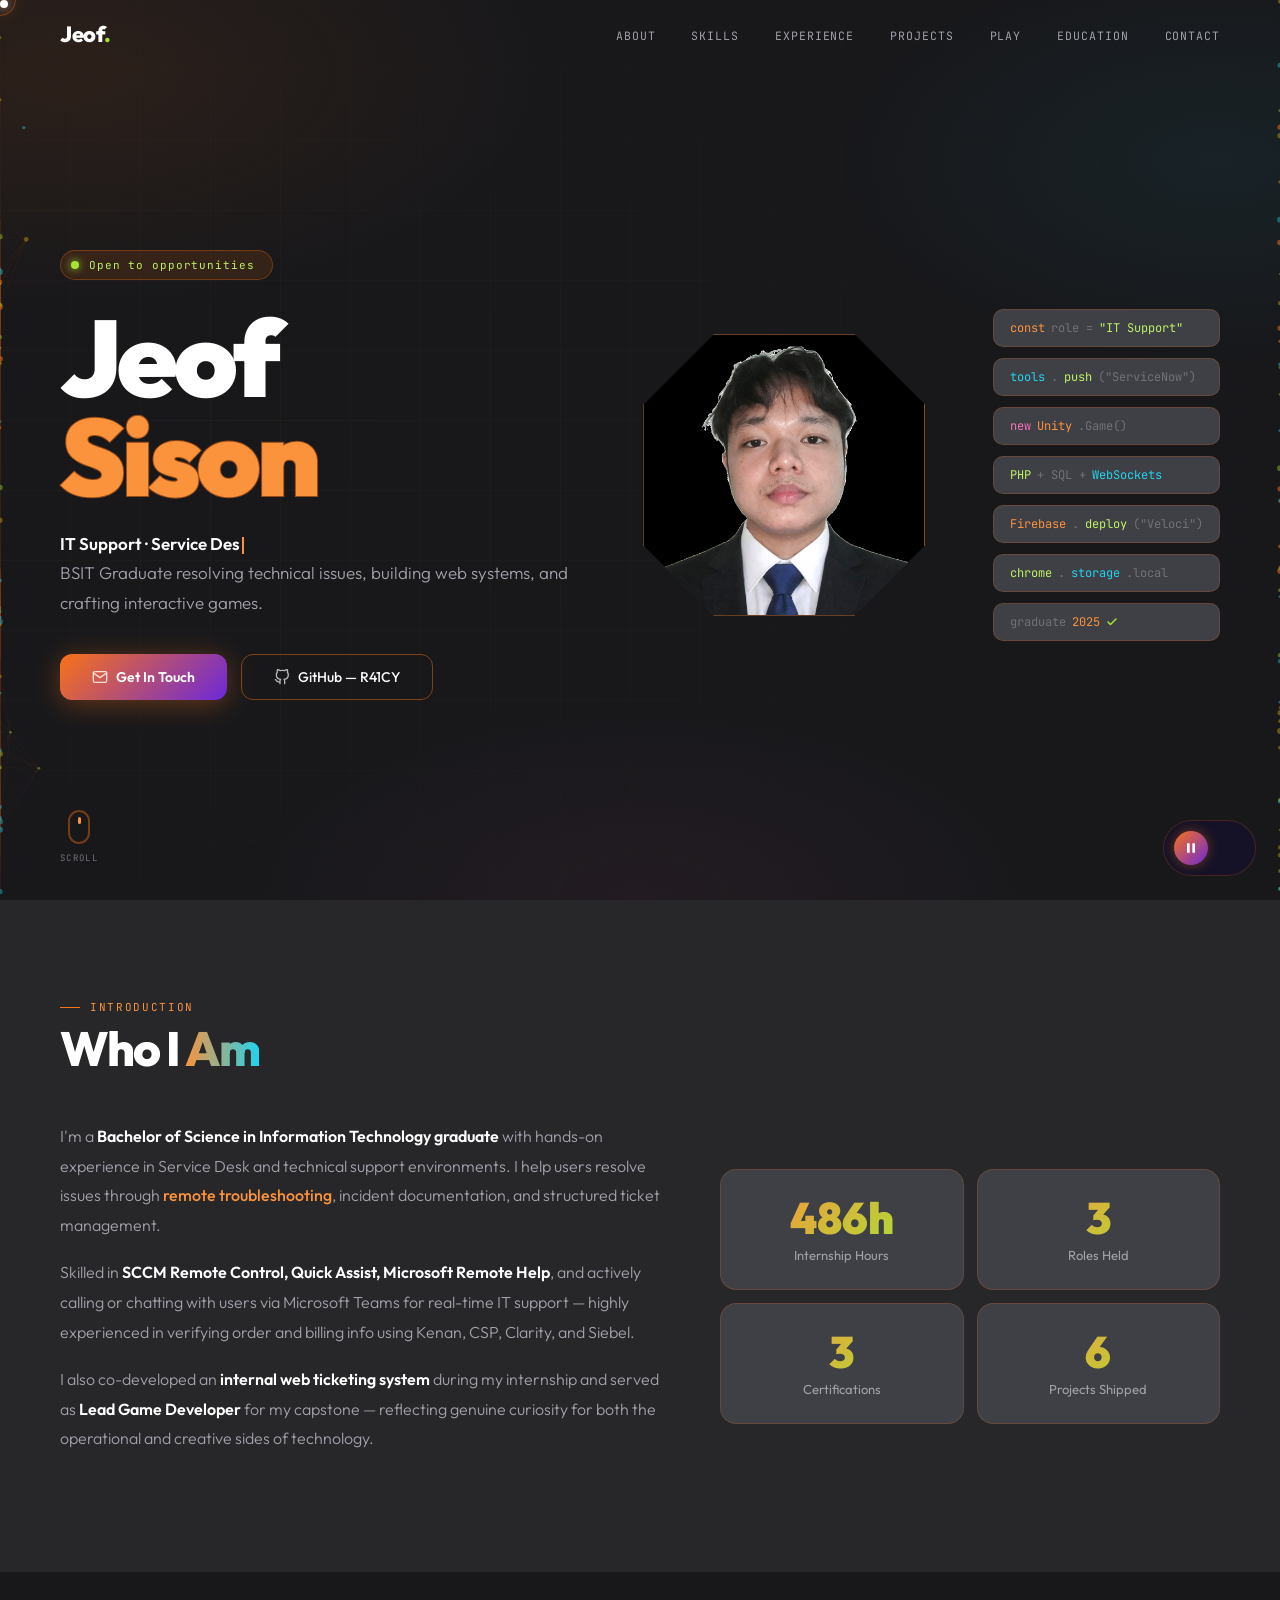
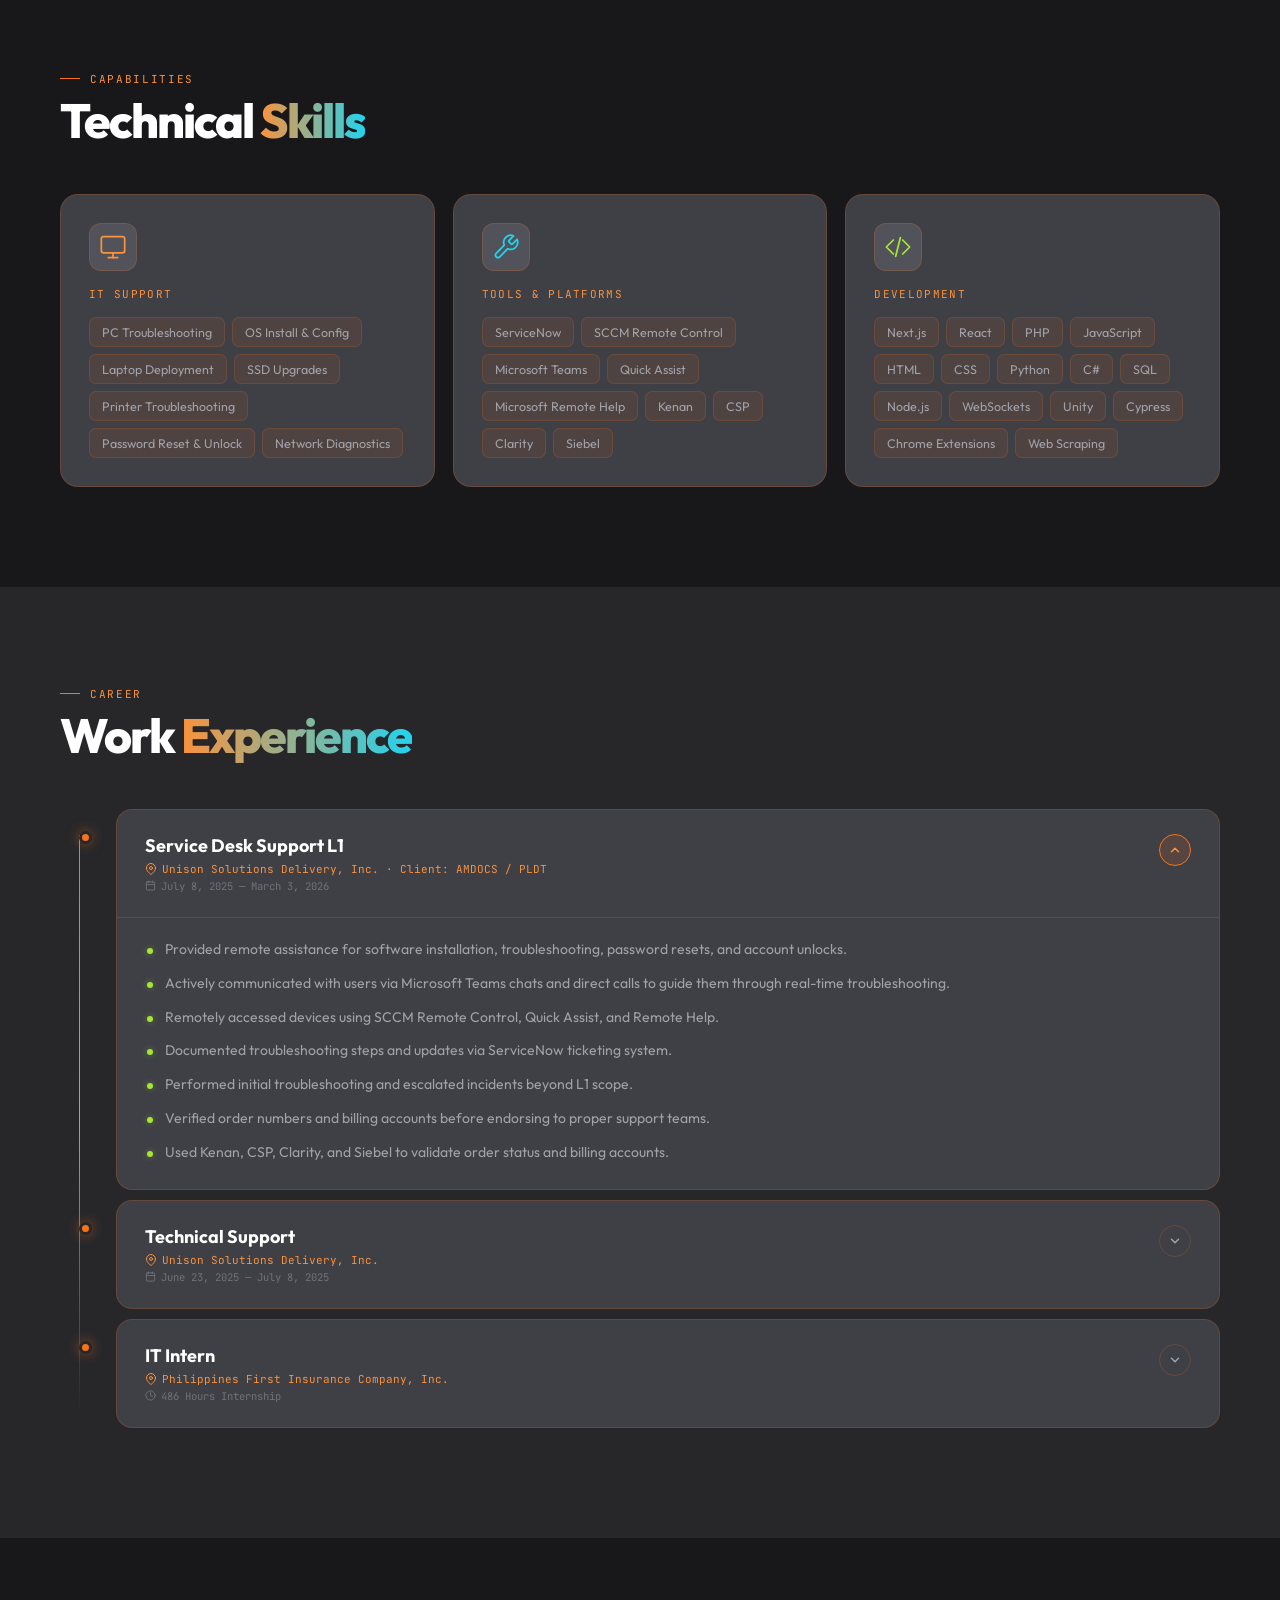
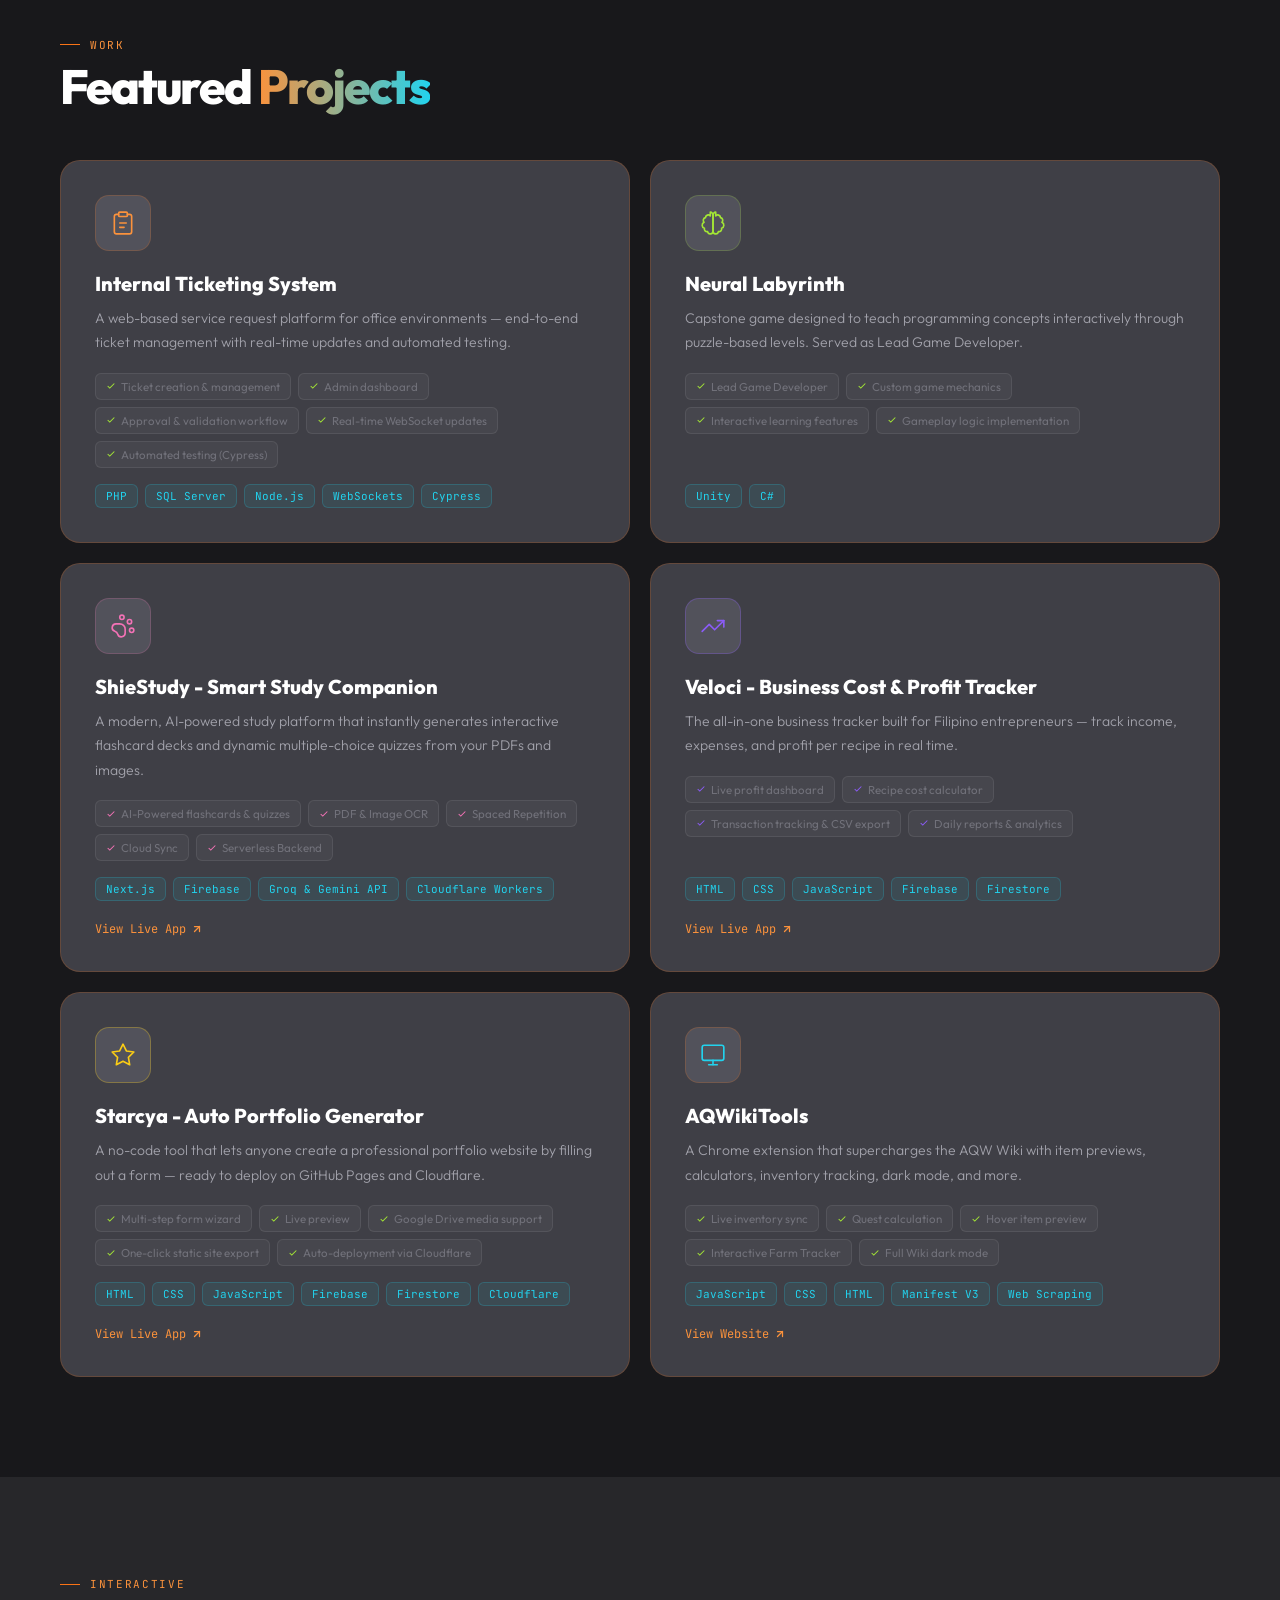
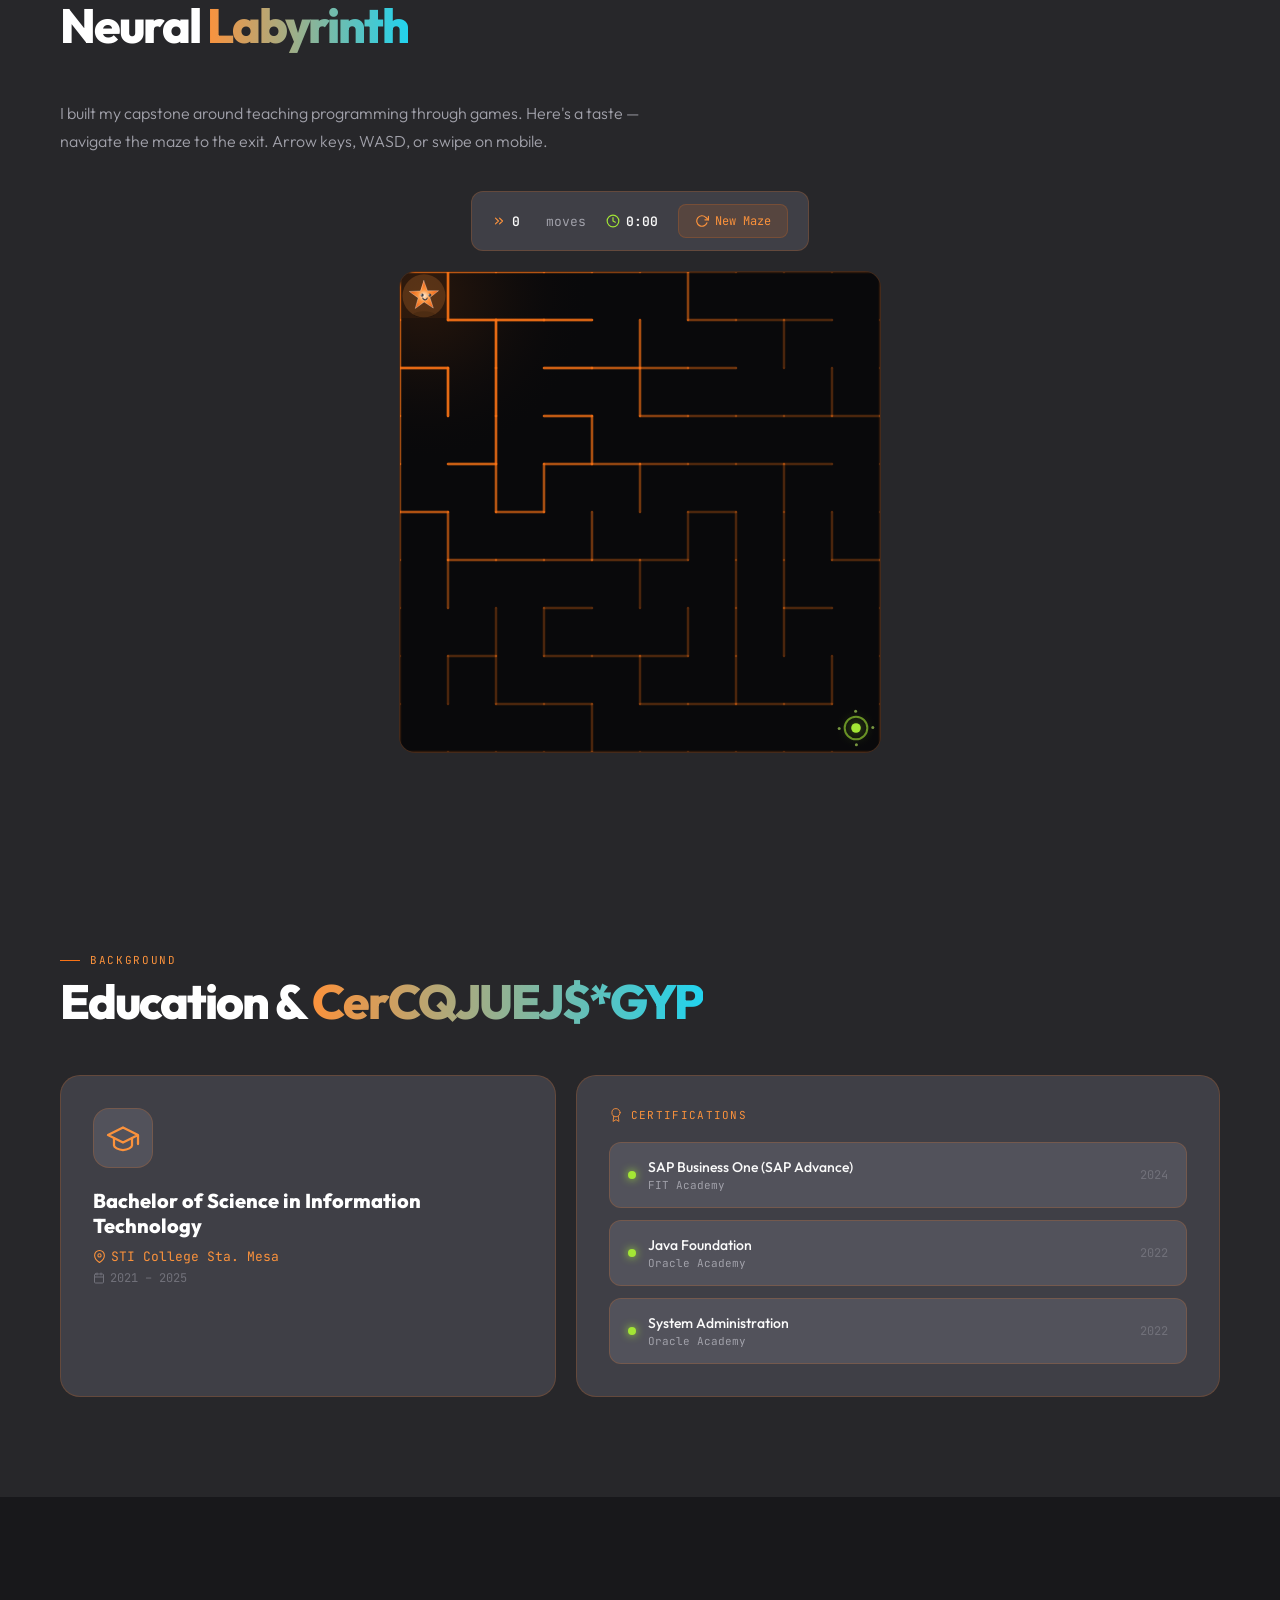
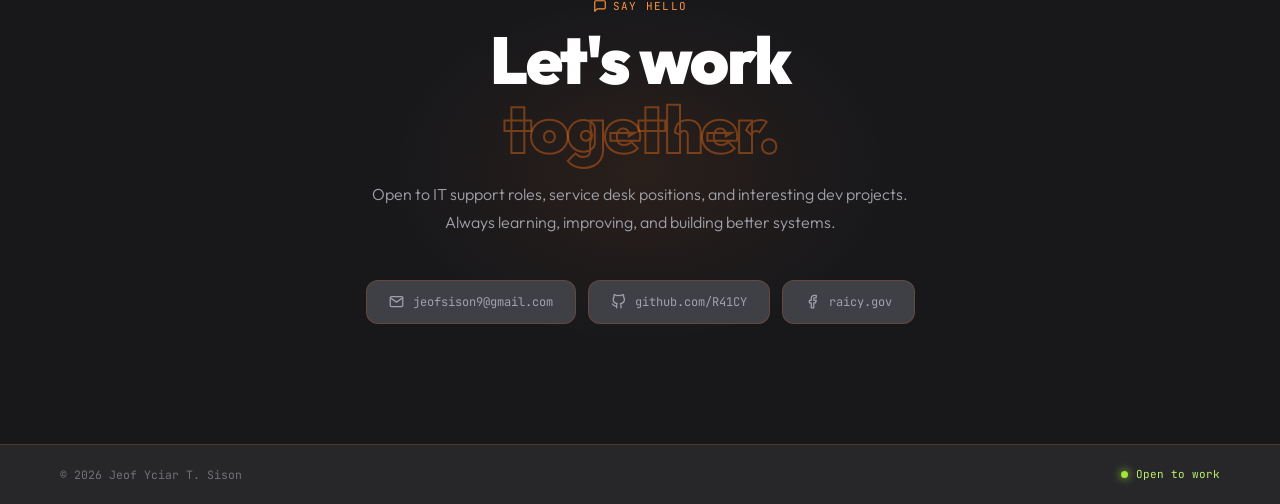
==== commit 68fe48e4: "style: lighten dark mode backgrounds" ====
--- a/index.html
+++ b/index.html
@@ -4,7 +4,7 @@
 <head>
   <meta charset="UTF-8">
   <meta name="viewport" content="width=device-width, initial-scale=1.0">
-  <meta name="theme-color" content="#09090b">
+  <meta name="theme-color" content="#18181b">
   <meta name="description"
     content="Jeof Sison - IT Support Specialist, Service Desk Analyst, and Developer. BSIT Graduate with experience in troubleshooting, web development, and game development.">
   <meta name="author" content="Jeof Yciar T. Sison">
--- a/assets/css/style.css
+++ b/assets/css/style.css
@@ -6,10 +6,10 @@
 
 /* CSS Variables */
 :root {
-  --bg:   #09090b;
-  --bg2:  #18181b;
-  --surf: #27272a;
-  --s2:   #3f3f46;
+  --bg:   #18181b;
+  --bg2:  #27272a;
+  --surf: #3f3f46;
+  --s2:   #52525b;
   --bdr:  rgba(249,115,22,.2);
   --bdr2: rgba(249,115,22,.45);
   --v:    #f97316;
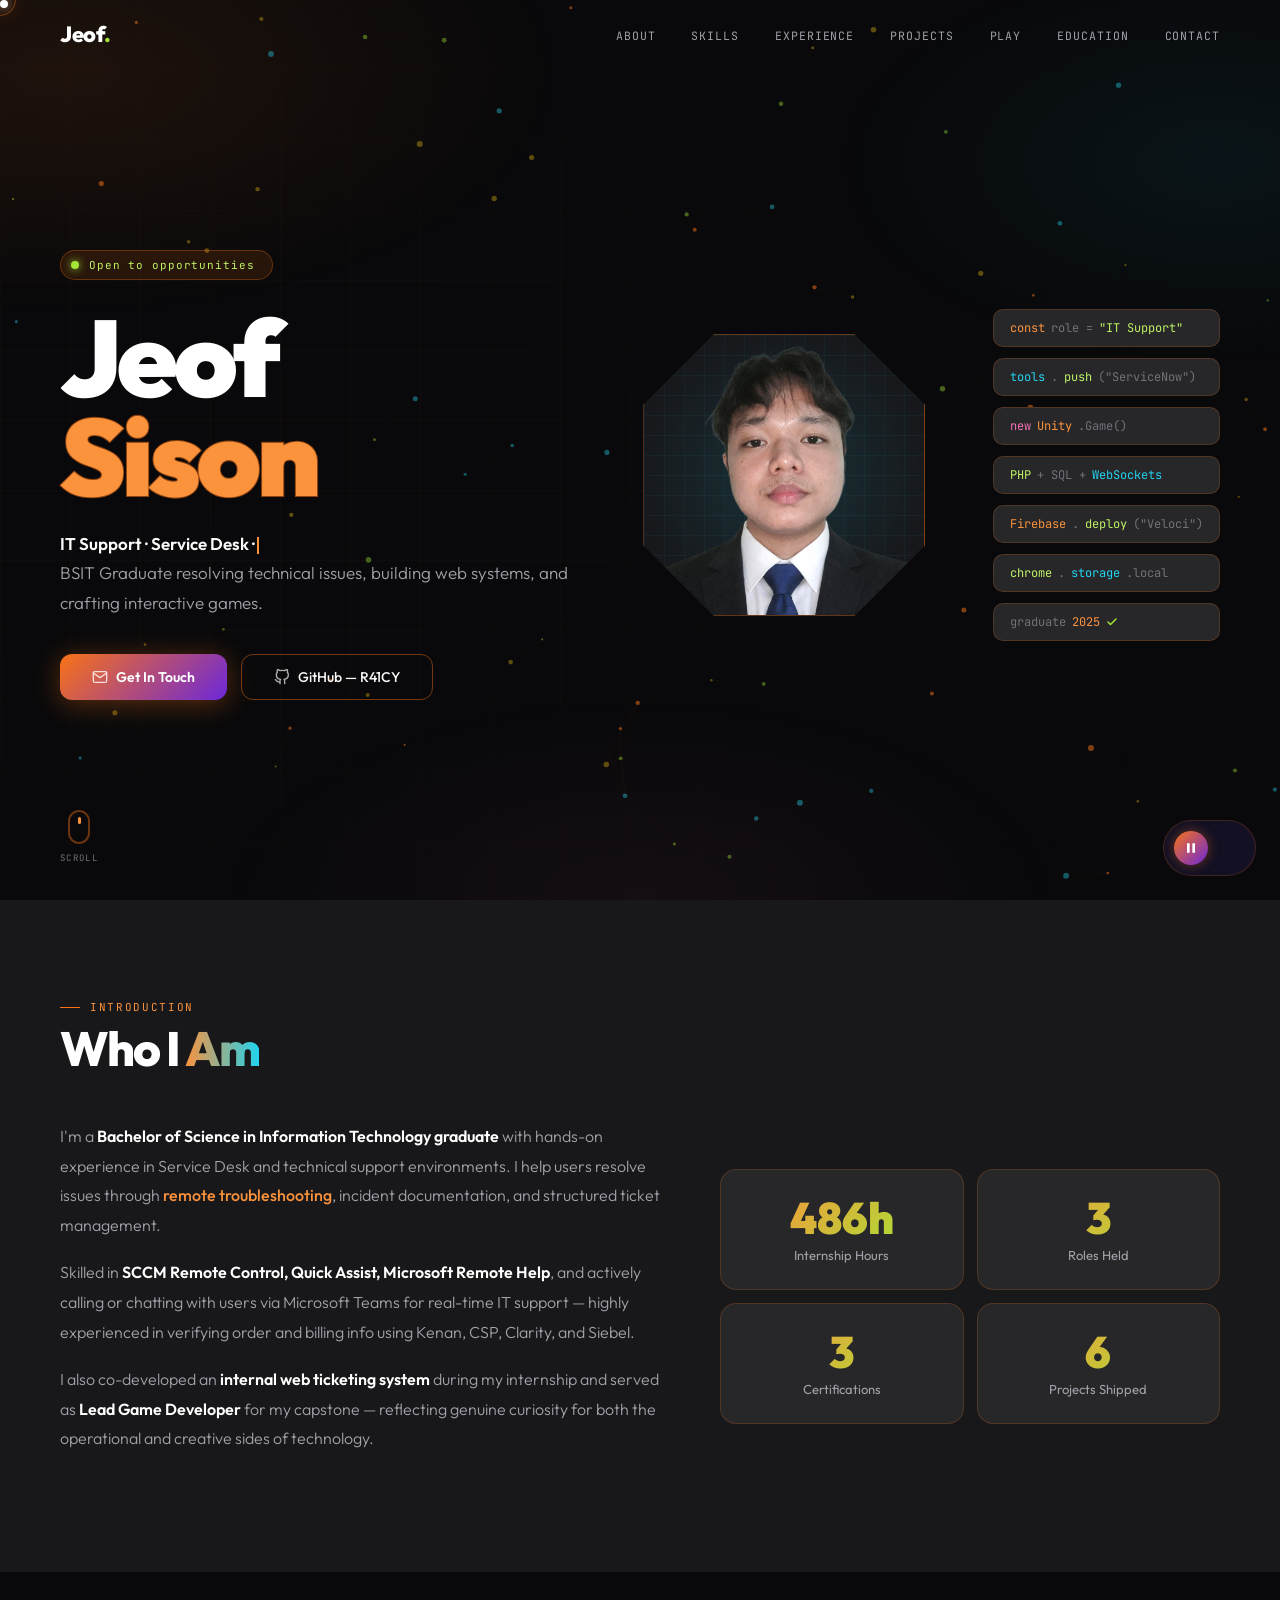
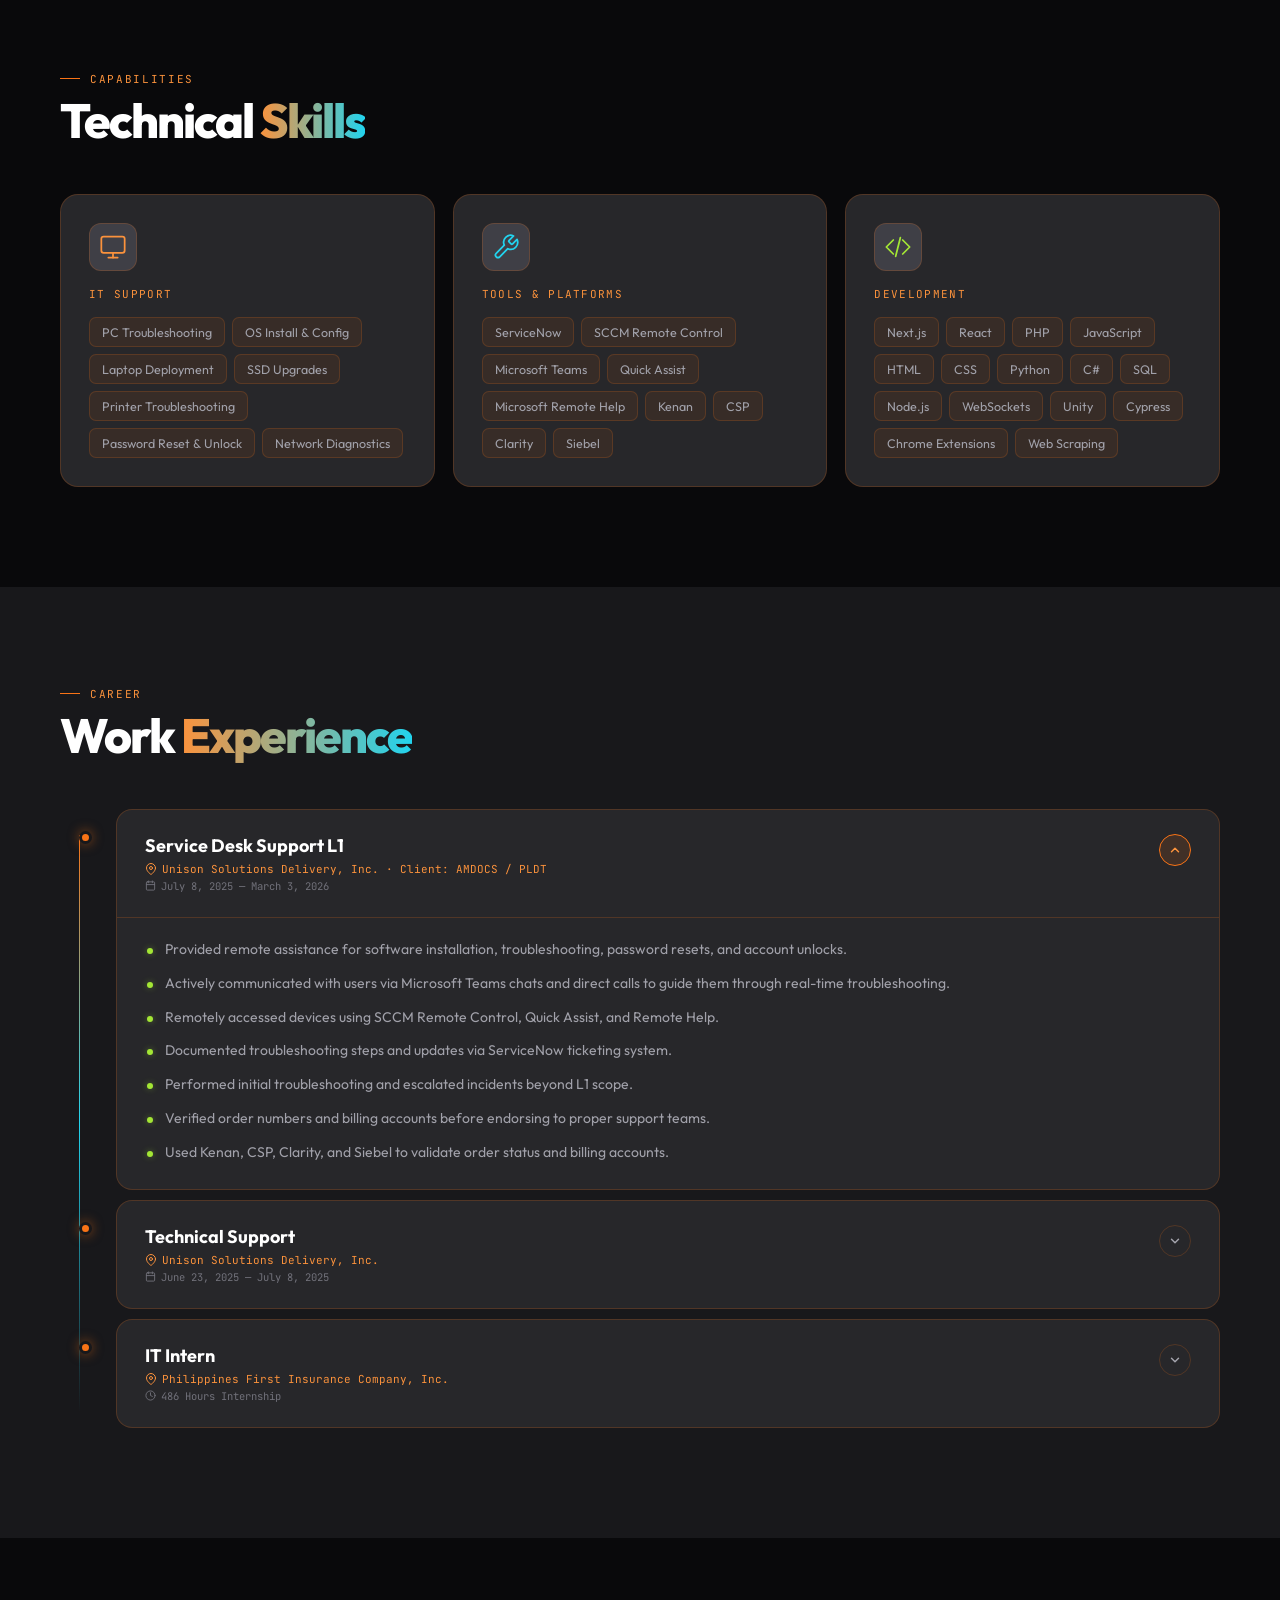
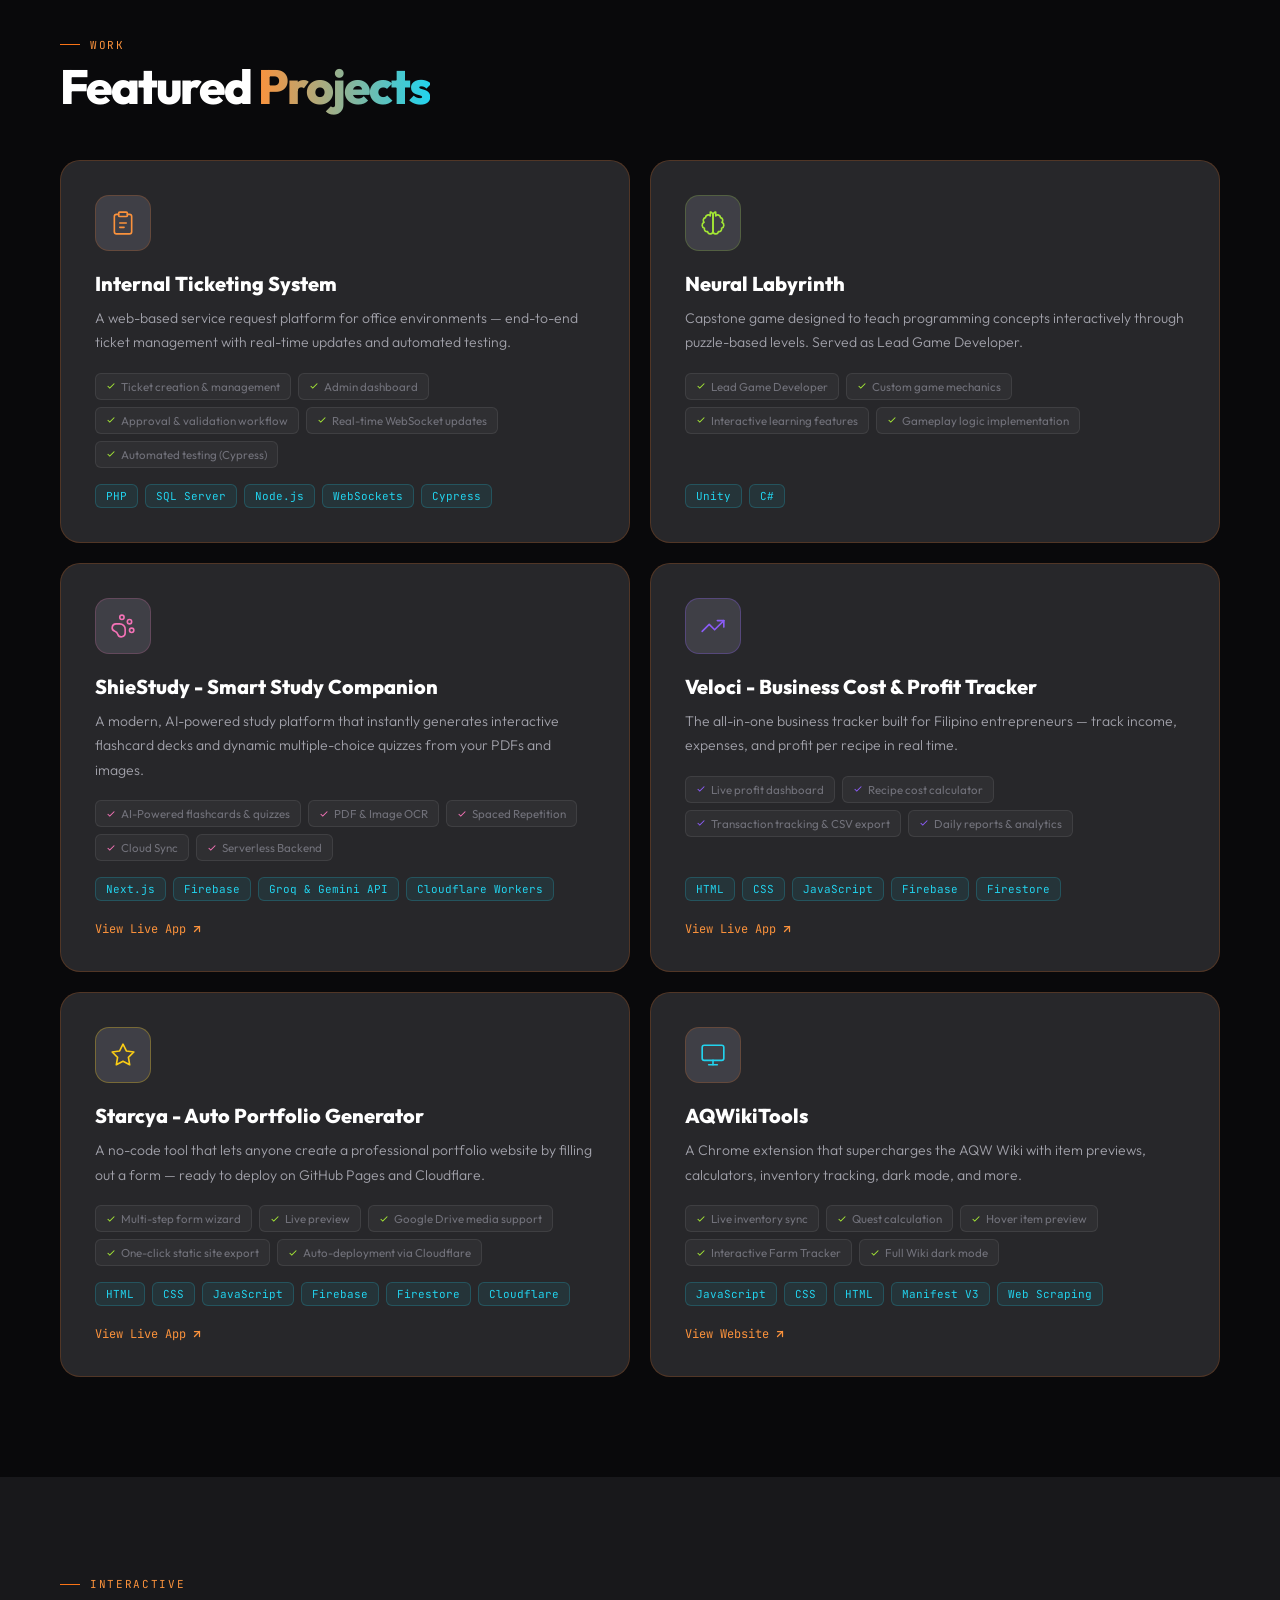
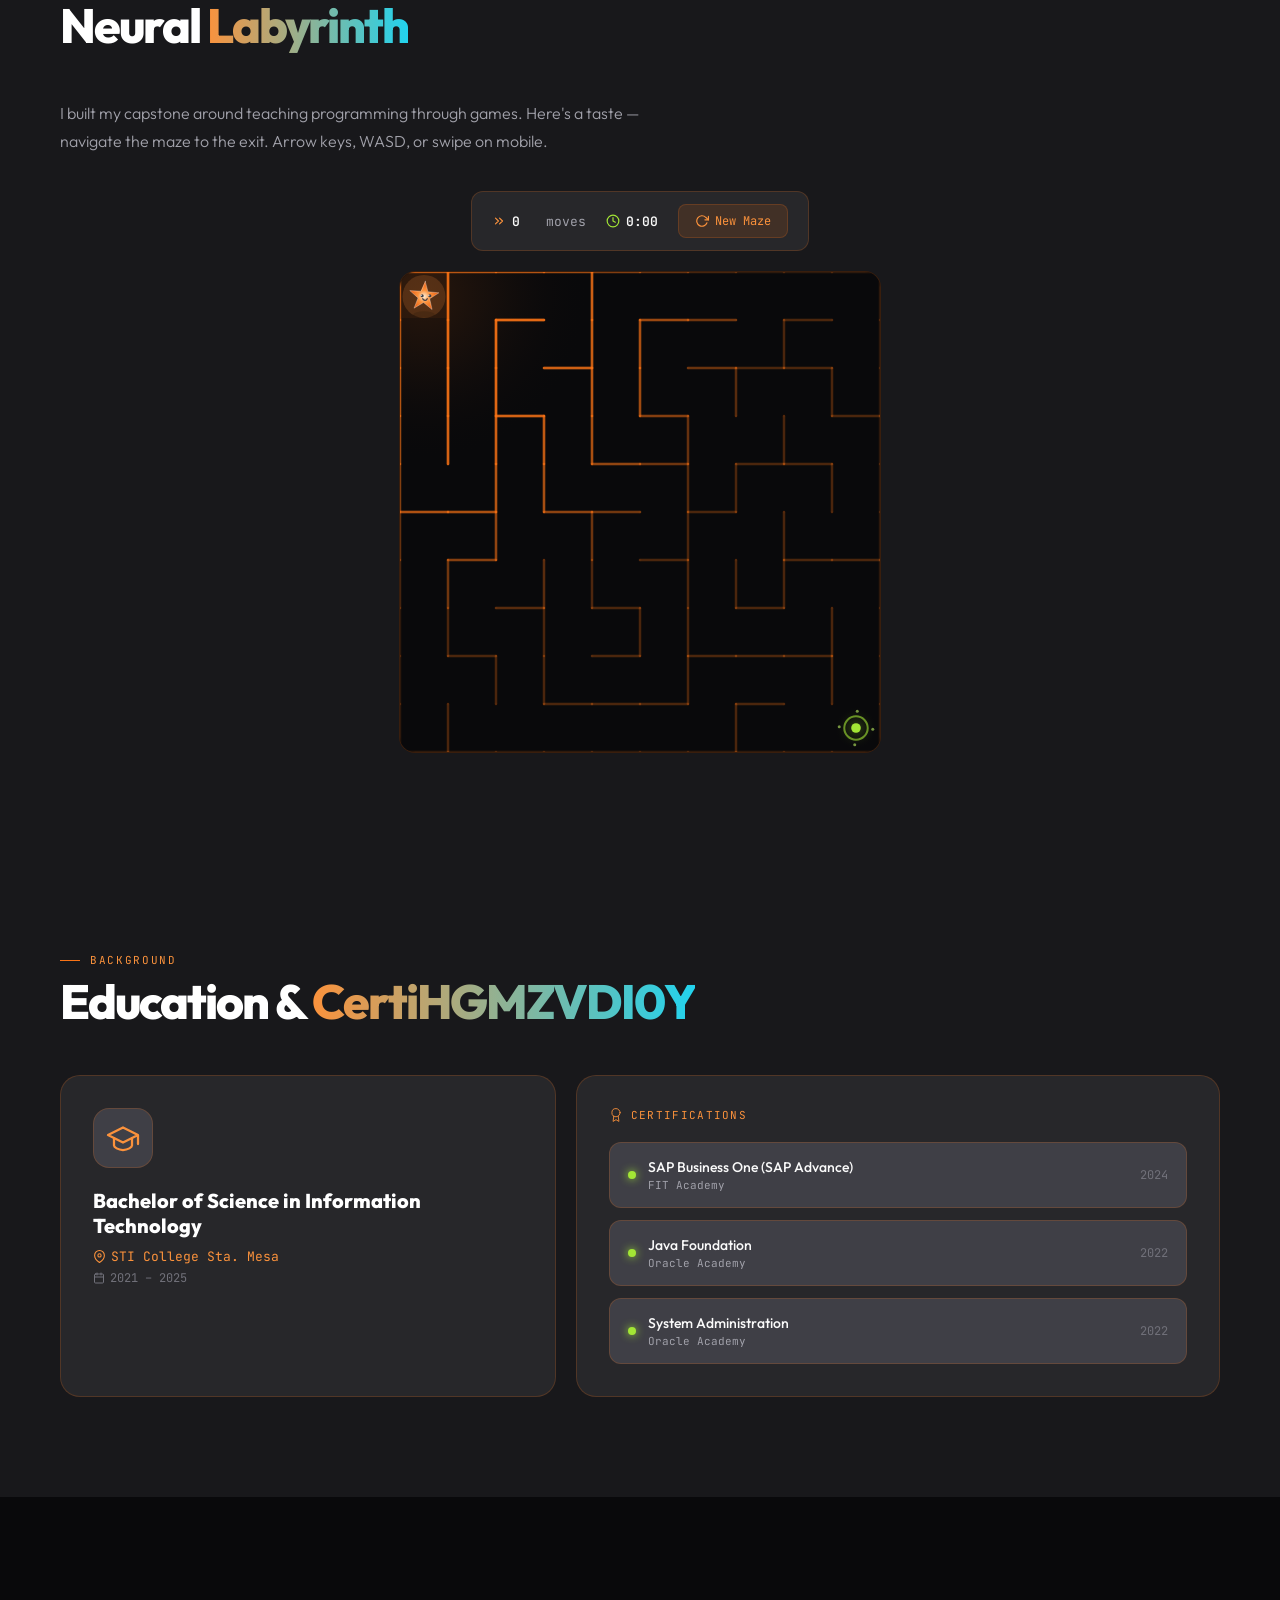
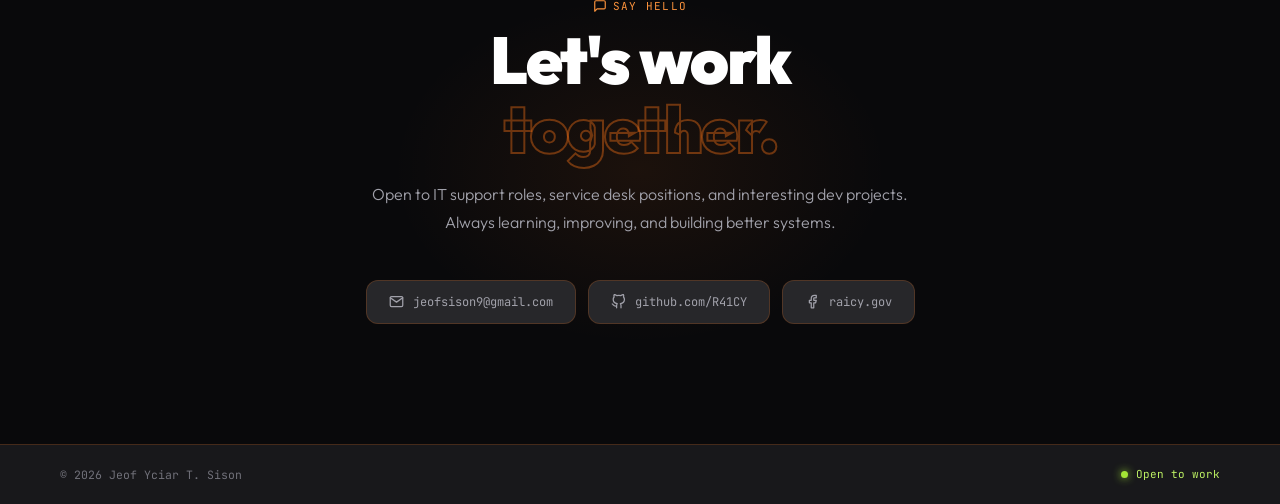
==== commit 0ae27482: "Revert "style: lighten dark mode backgrounds" This reverts commit 68fe48e4caac1210c080164914b7c4d38e" ====
--- a/index.html
+++ b/index.html
@@ -4,7 +4,7 @@
 <head>
   <meta charset="UTF-8">
   <meta name="viewport" content="width=device-width, initial-scale=1.0">
-  <meta name="theme-color" content="#18181b">
+  <meta name="theme-color" content="#09090b">
   <meta name="description"
     content="Jeof Sison - IT Support Specialist, Service Desk Analyst, and Developer. BSIT Graduate with experience in troubleshooting, web development, and game development.">
   <meta name="author" content="Jeof Yciar T. Sison">
--- a/assets/css/style.css
+++ b/assets/css/style.css
@@ -6,10 +6,10 @@
 
 /* CSS Variables */
 :root {
-  --bg:   #18181b;
-  --bg2:  #27272a;
-  --surf: #3f3f46;
-  --s2:   #52525b;
+  --bg:   #09090b;
+  --bg2:  #18181b;
+  --surf: #27272a;
+  --s2:   #3f3f46;
   --bdr:  rgba(249,115,22,.2);
   --bdr2: rgba(249,115,22,.45);
   --v:    #f97316;
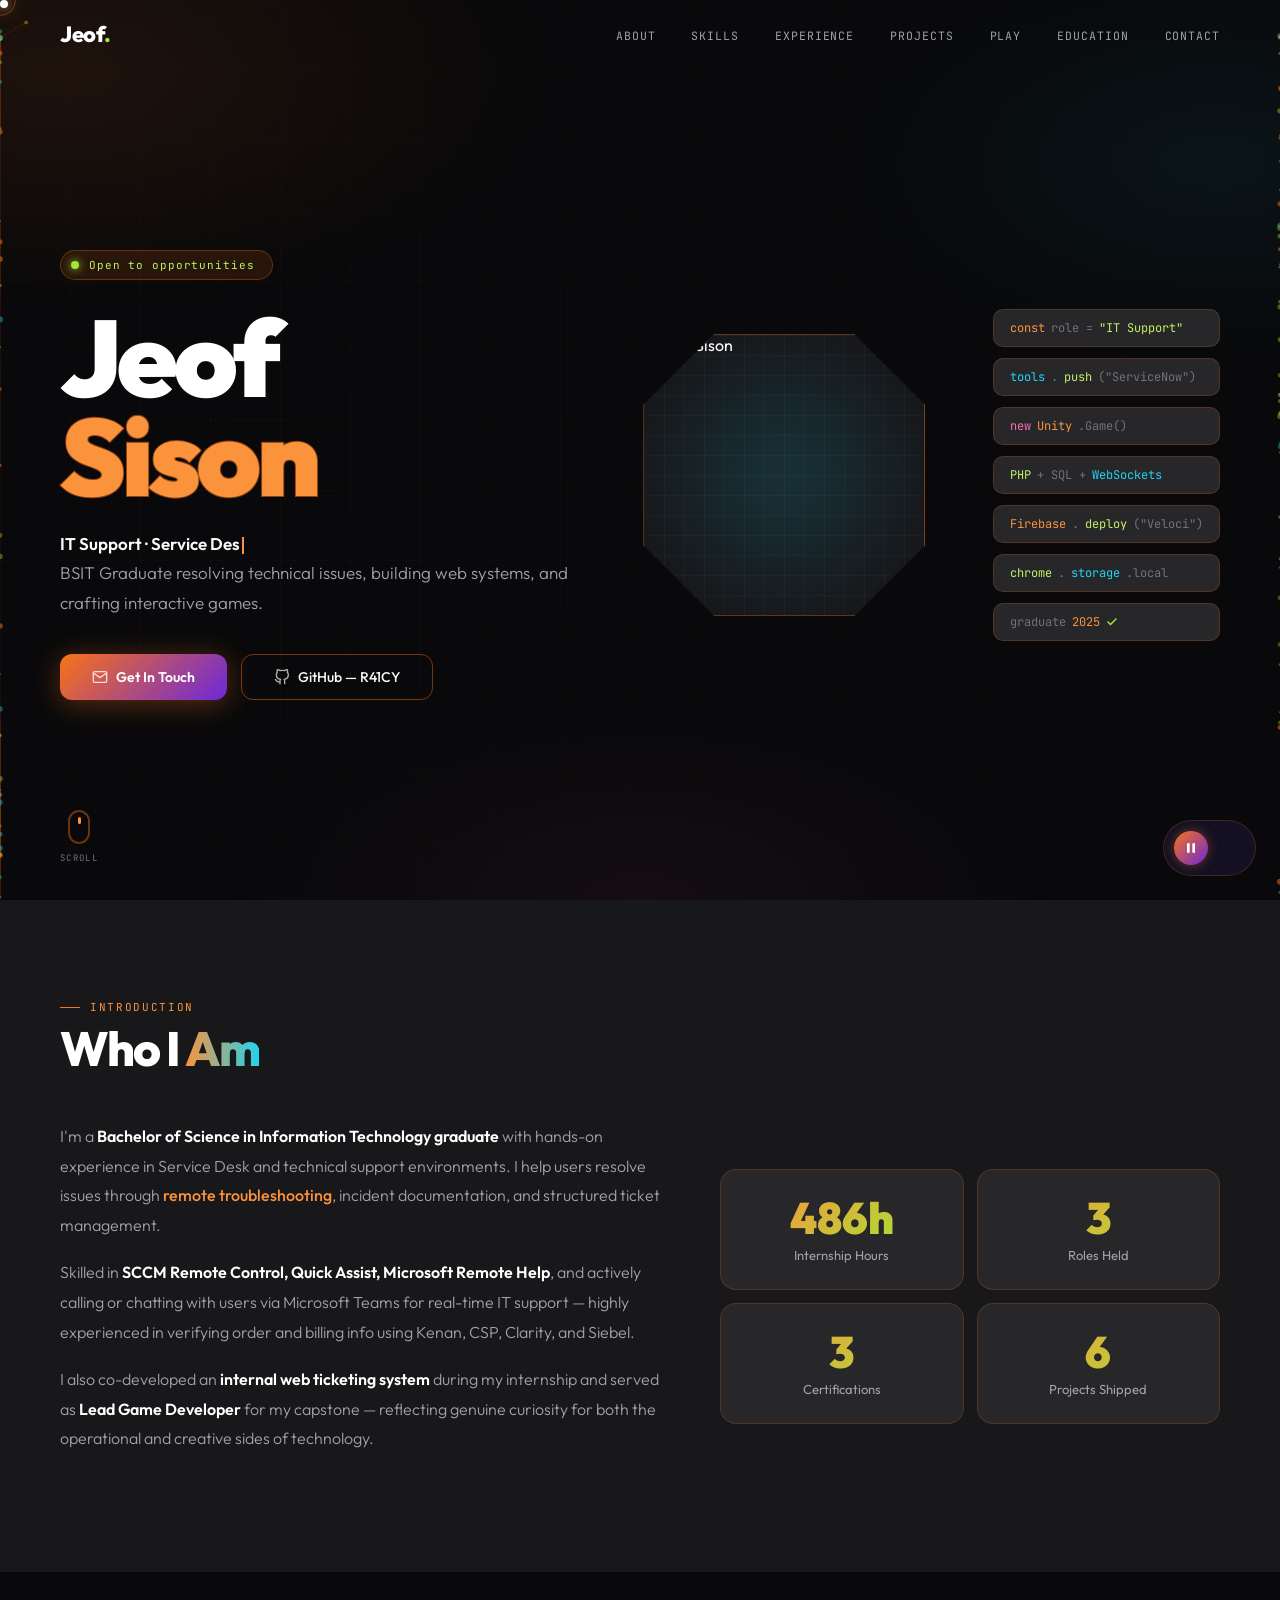
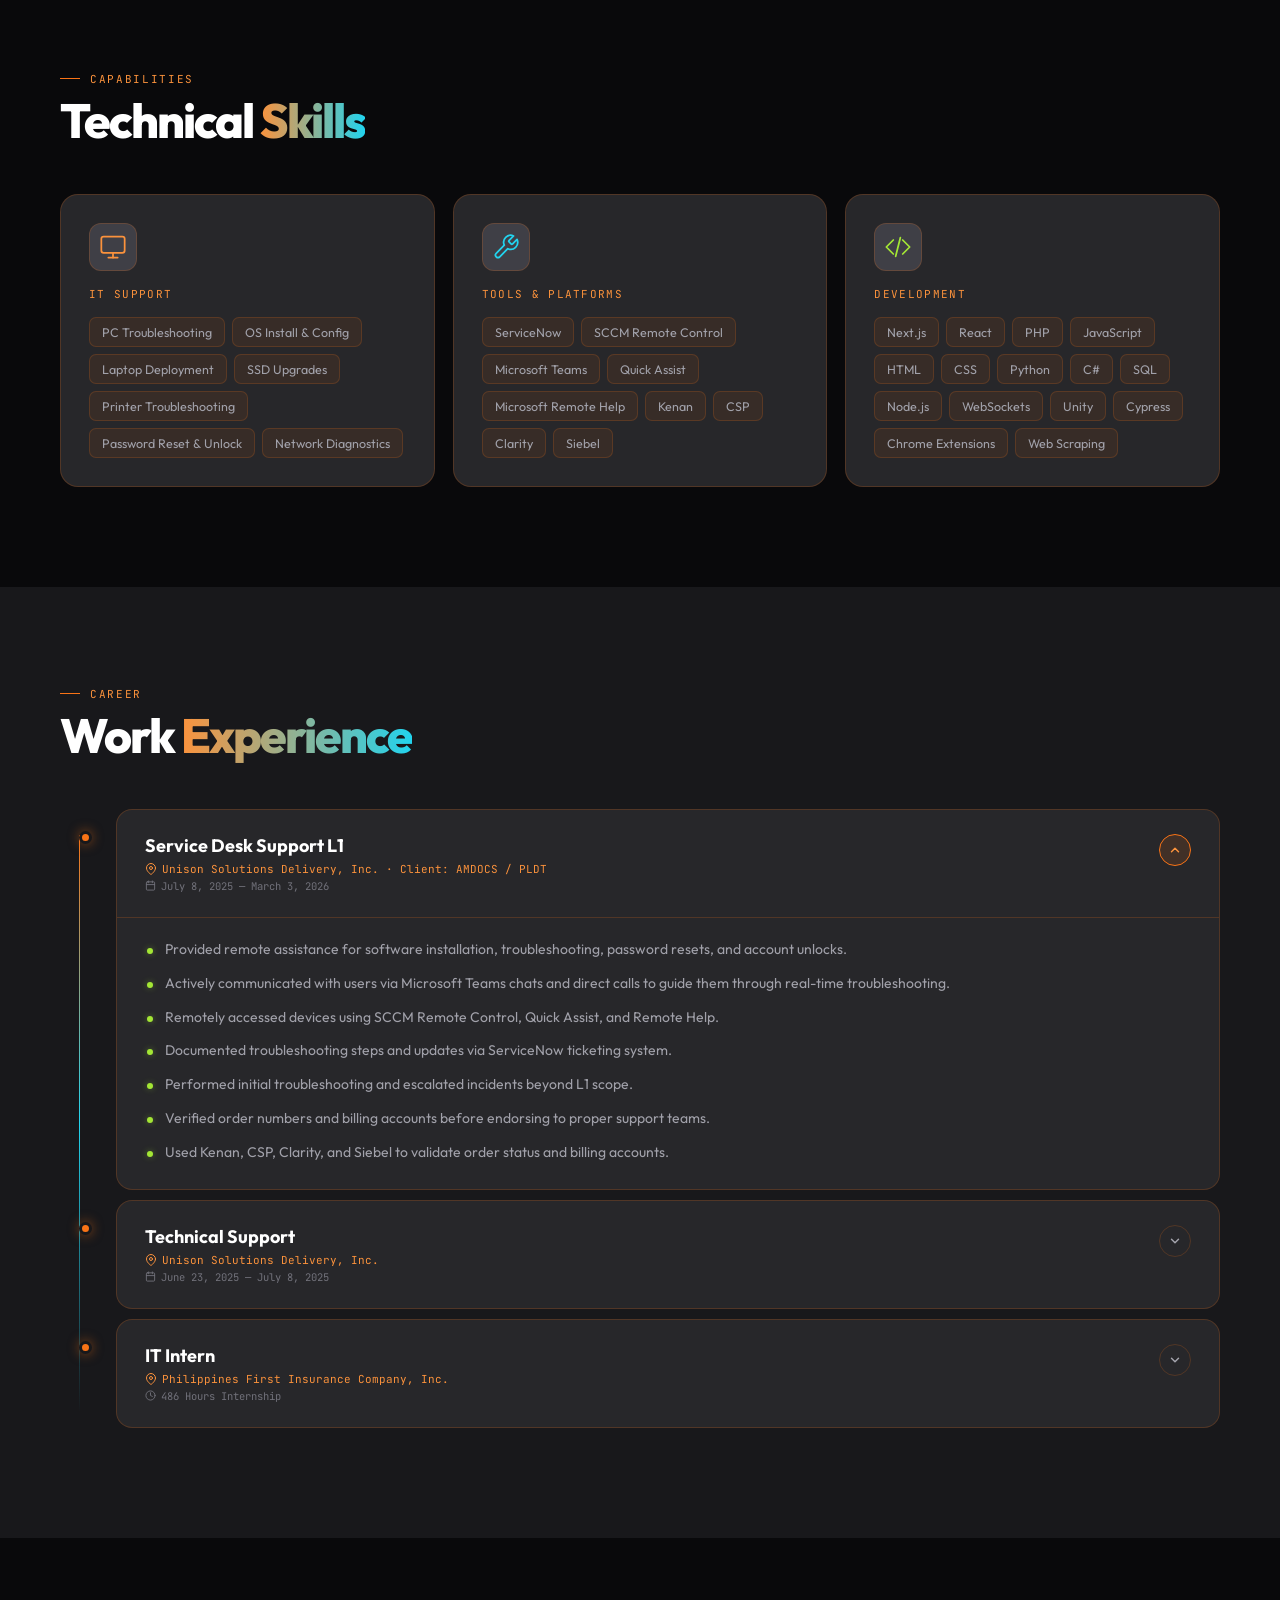
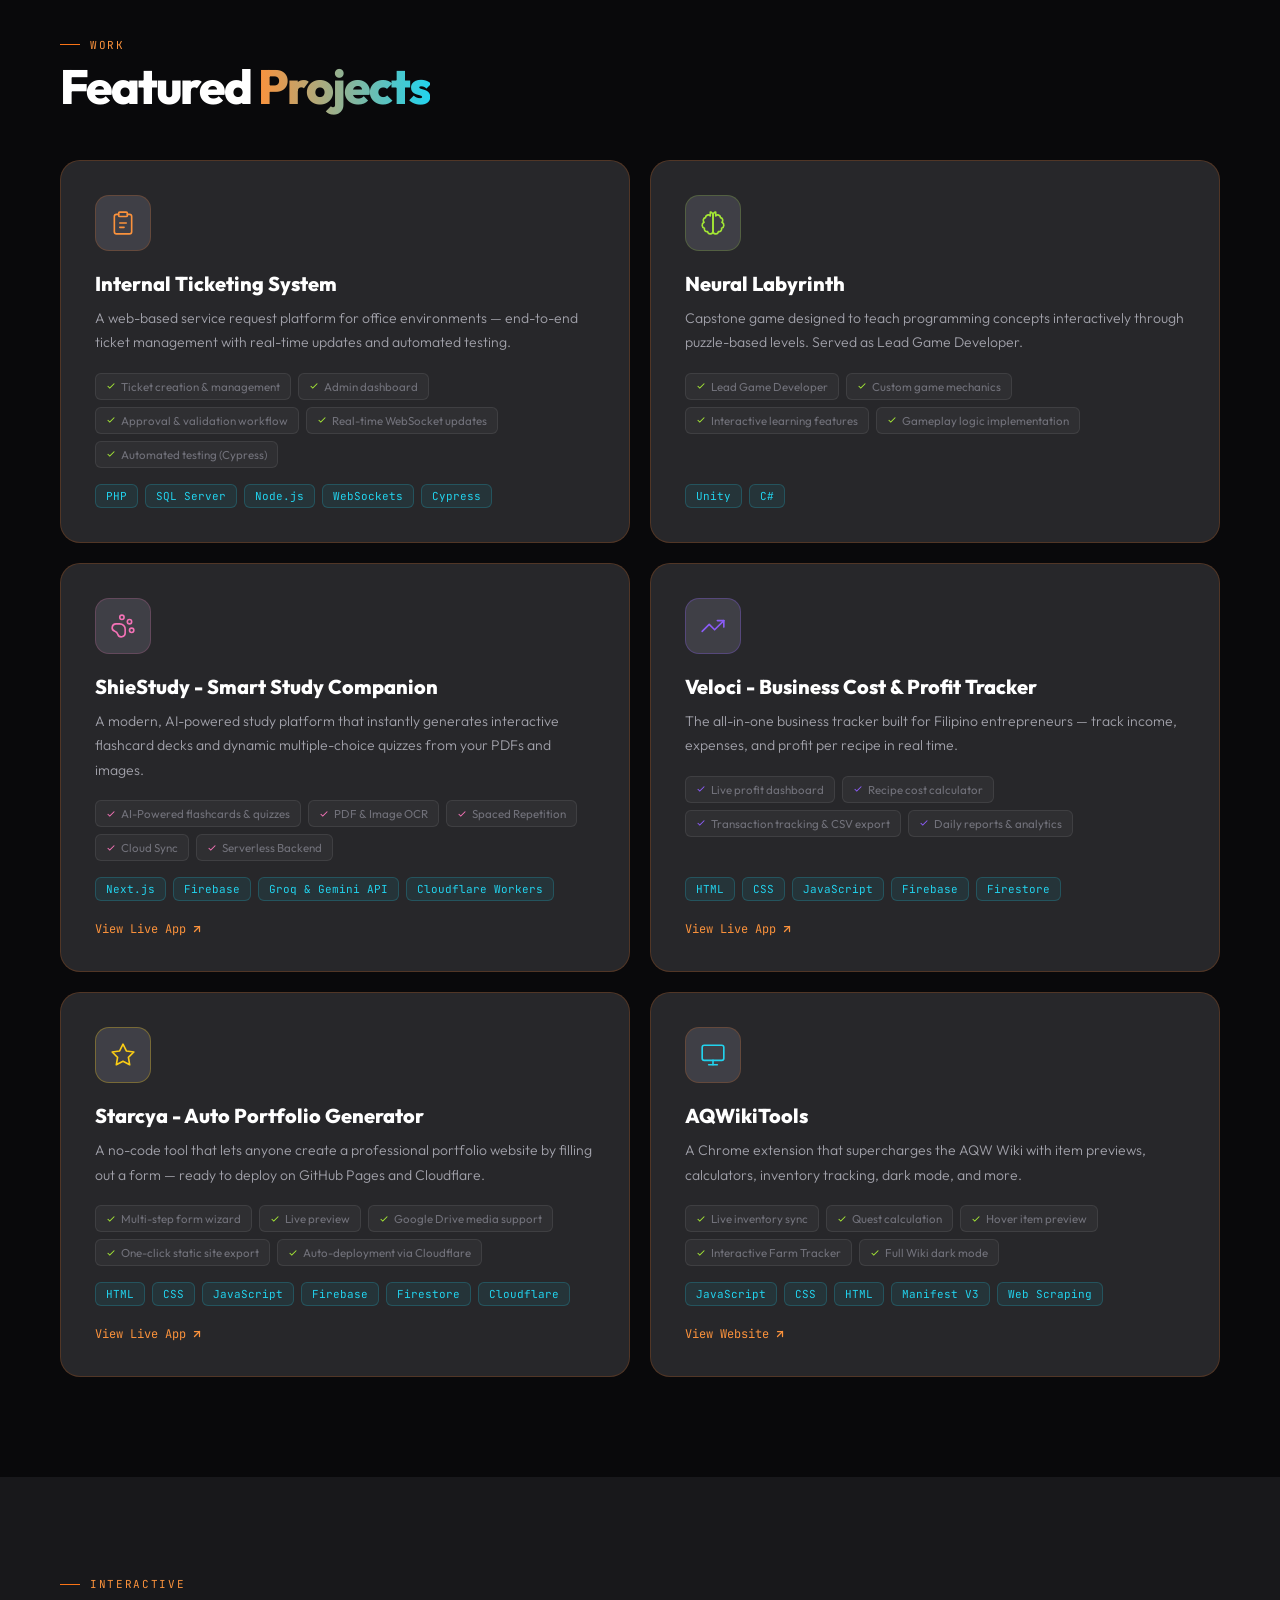
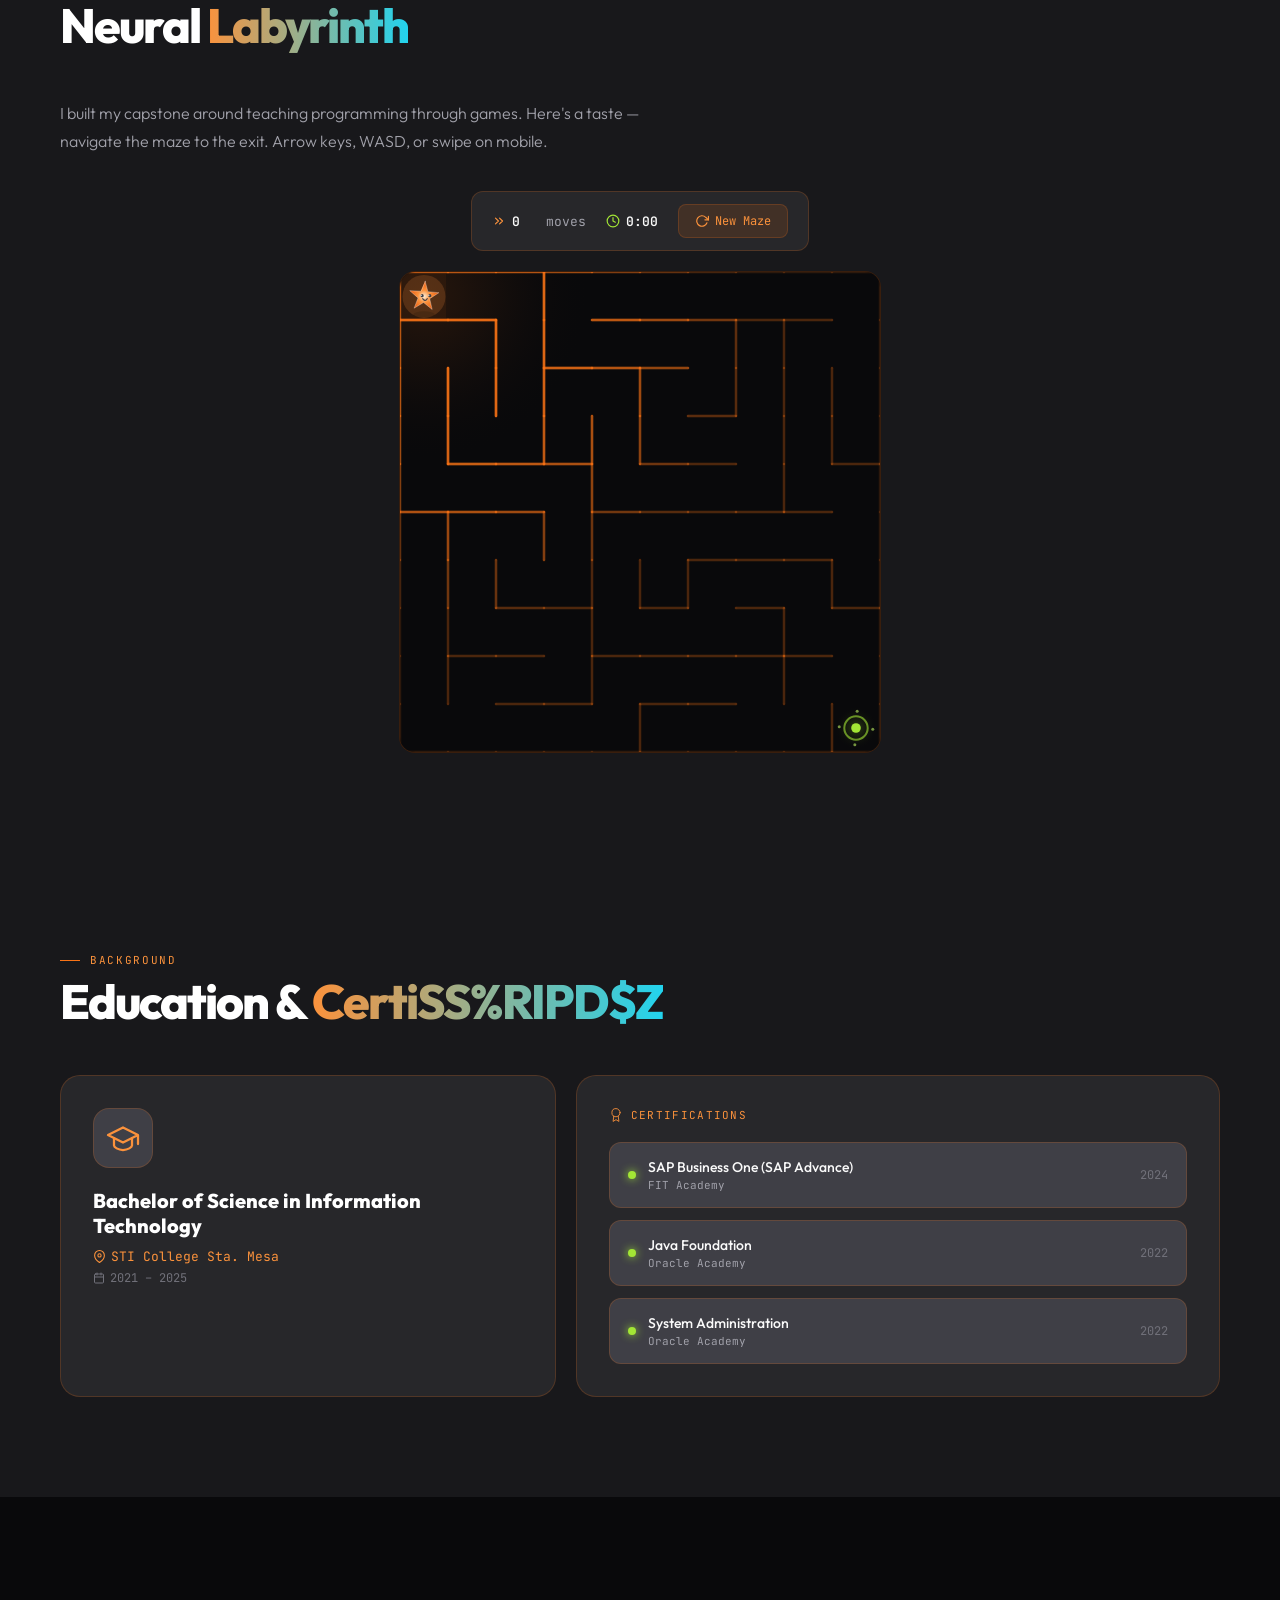
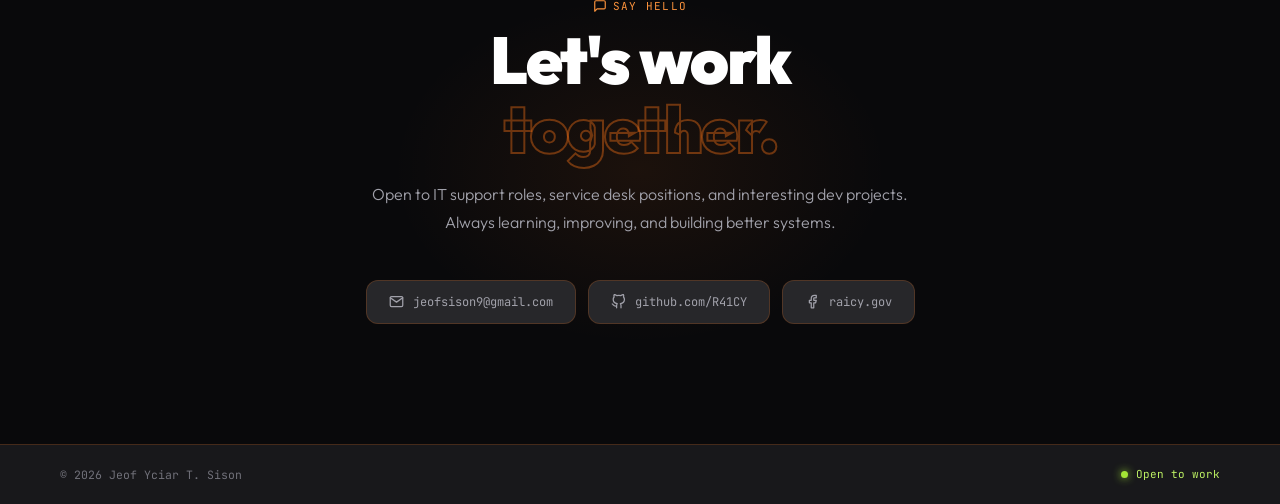
==== commit e6ffe02a: "feat: use FAV.png for social previews and restore GDrive hero image" ====
--- a/index.html
+++ b/index.html
@@ -12,7 +12,7 @@
   <!-- Open Graph / Social Media Meta Tags -->
   <meta property="og:title" content="Jeof Sison - IT Support &amp; Developer">
   <meta property="og:description" content="Jeof Sison - IT Support Specialist, Service Desk Analyst, and Developer. BSIT Graduate with experience in troubleshooting, web development, and game development.">
-  <meta property="og:image" content="https://r41cy.github.io/Sison-Portfolio/assets/images/profile.jpg">
+  <meta property="og:image" content="https://r41cy.github.io/Sison-Portfolio/assets/images/FAV.png">
   <meta property="og:image:alt" content="Jeof Sison Profile Photo">
   <meta property="og:url" content="https://r41cy.github.io/Sison-Portfolio/">
   <meta property="og:type" content="website">
@@ -21,7 +21,7 @@
   <meta name="twitter:card" content="summary_large_image">
   <meta name="twitter:title" content="Jeof Sison - IT Support &amp; Developer">
   <meta name="twitter:description" content="Jeof Sison - IT Support Specialist, Service Desk Analyst, and Developer. BSIT Graduate with experience in troubleshooting, web development, and game development.">
-  <meta name="twitter:image" content="https://r41cy.github.io/Sison-Portfolio/assets/images/profile.jpg">
+  <meta name="twitter:image" content="https://r41cy.github.io/Sison-Portfolio/assets/images/FAV.png">
 
   <title>Jeof Sison - IT Support &amp; Developer</title>
 
@@ -136,7 +136,7 @@
           <div class="tech-grid"></div>
           <div class="scan-line"></div>
           <div class="corner-accents"></div>
-          <img src="assets/images/profile.jpg" alt="Jeof Sison"
+          <img src="https://lh3.googleusercontent.com/d/181cLRhLP4dQIJlhex1IRrPPoZgUUEC2M" alt="Jeof Sison"
             class="hero-img">
           <div class="img-glow tech"></div>
         </div>
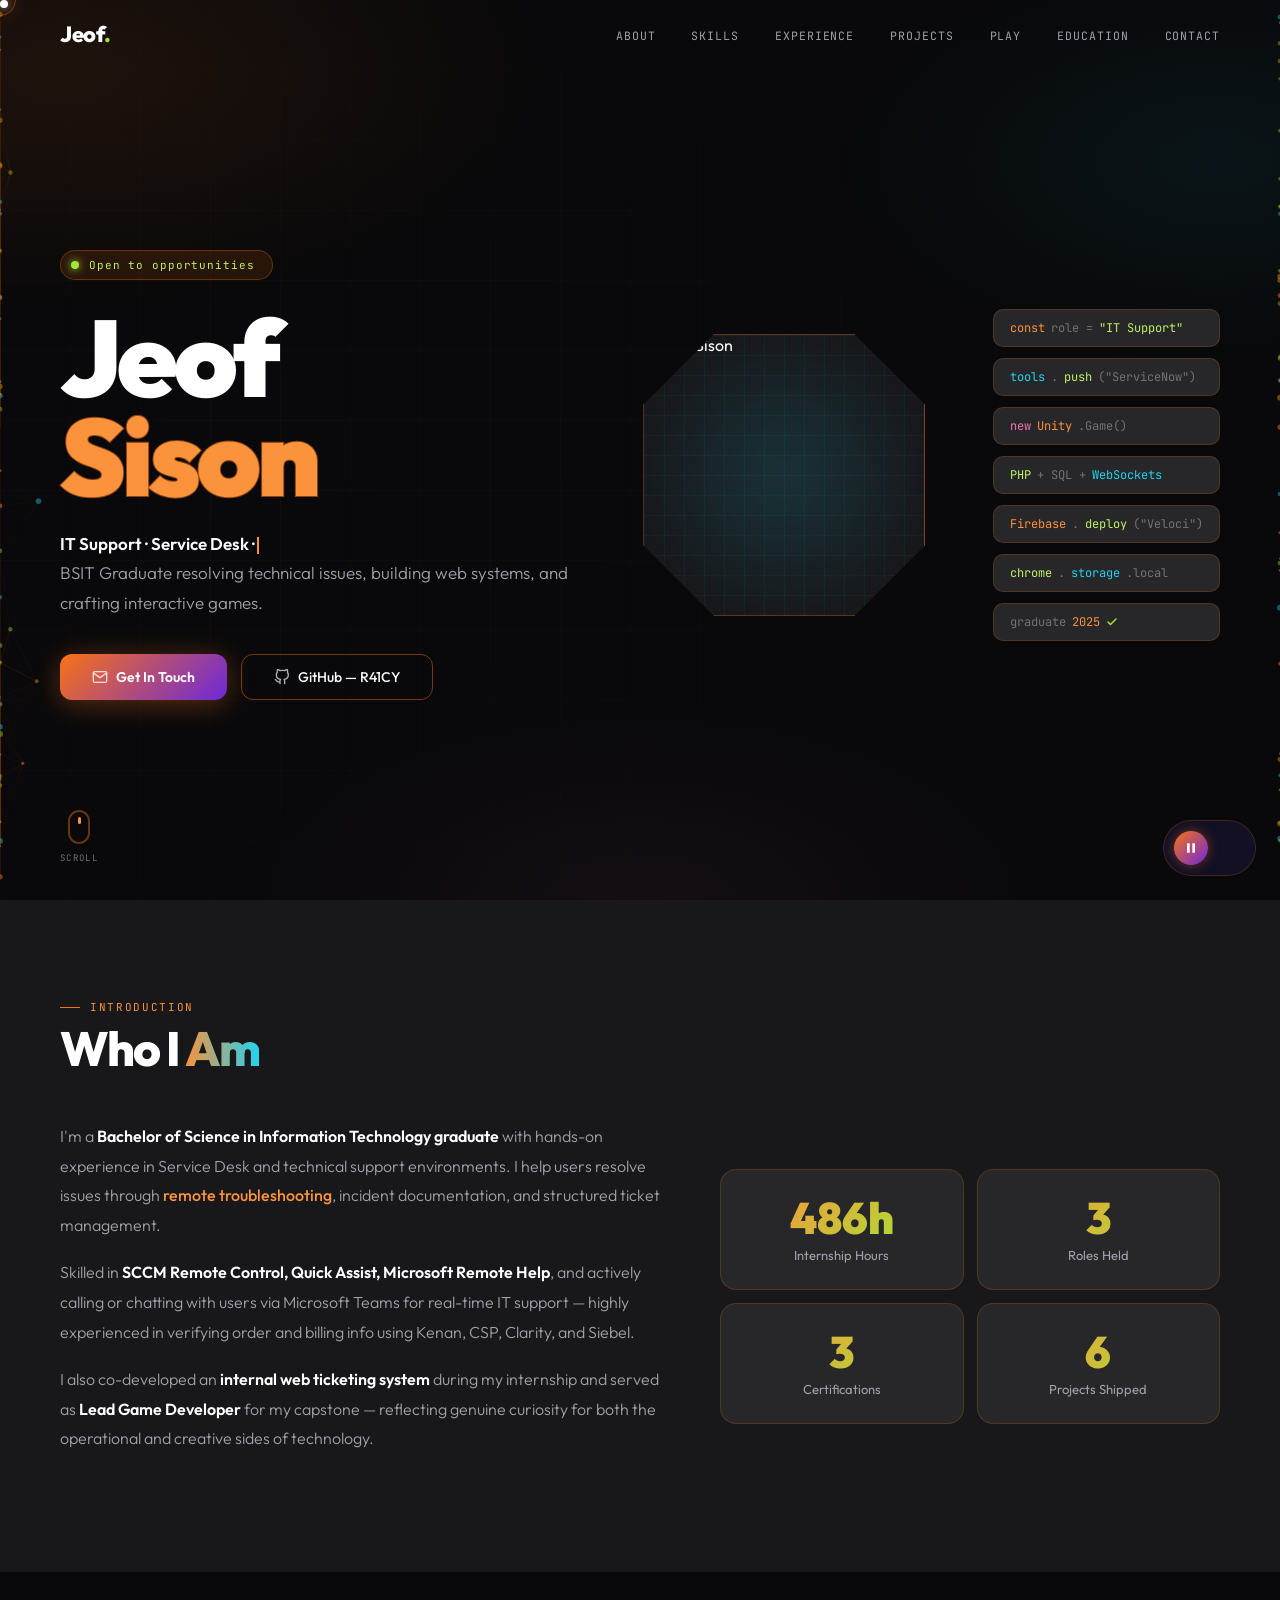
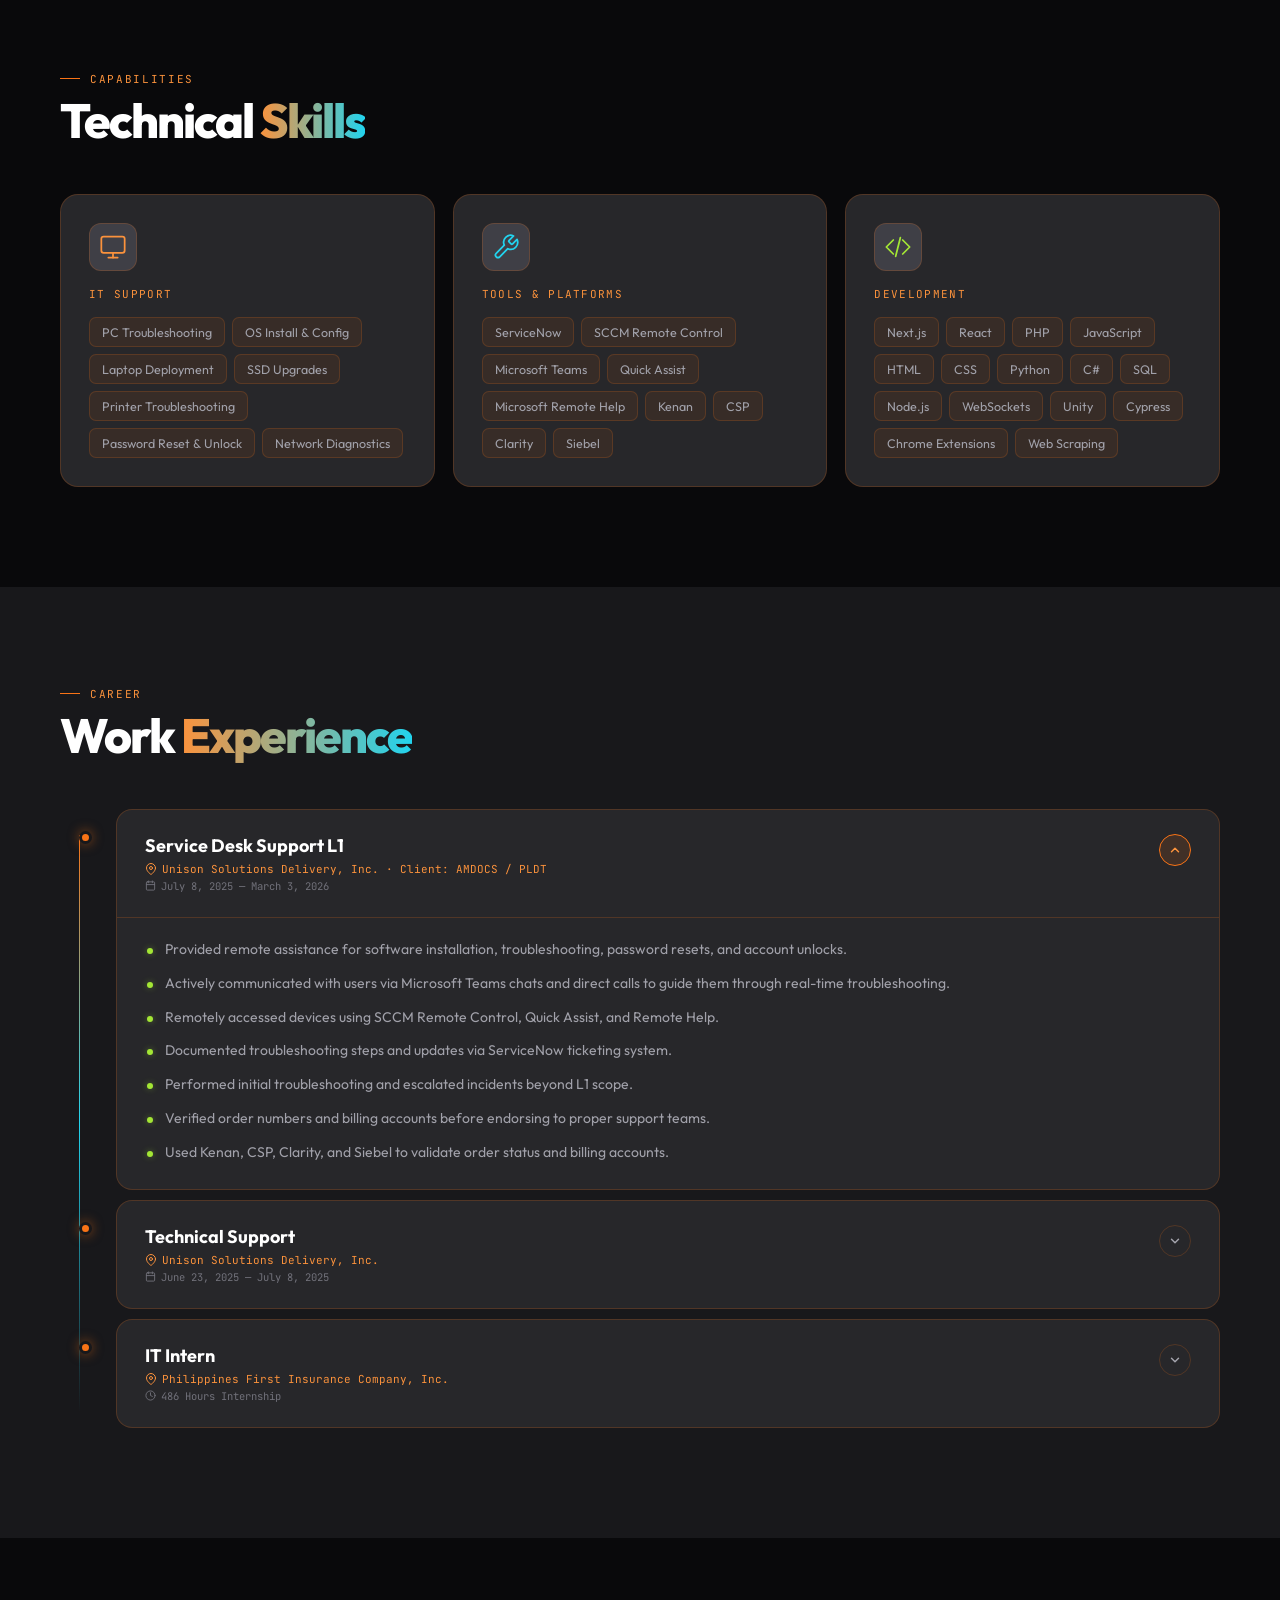
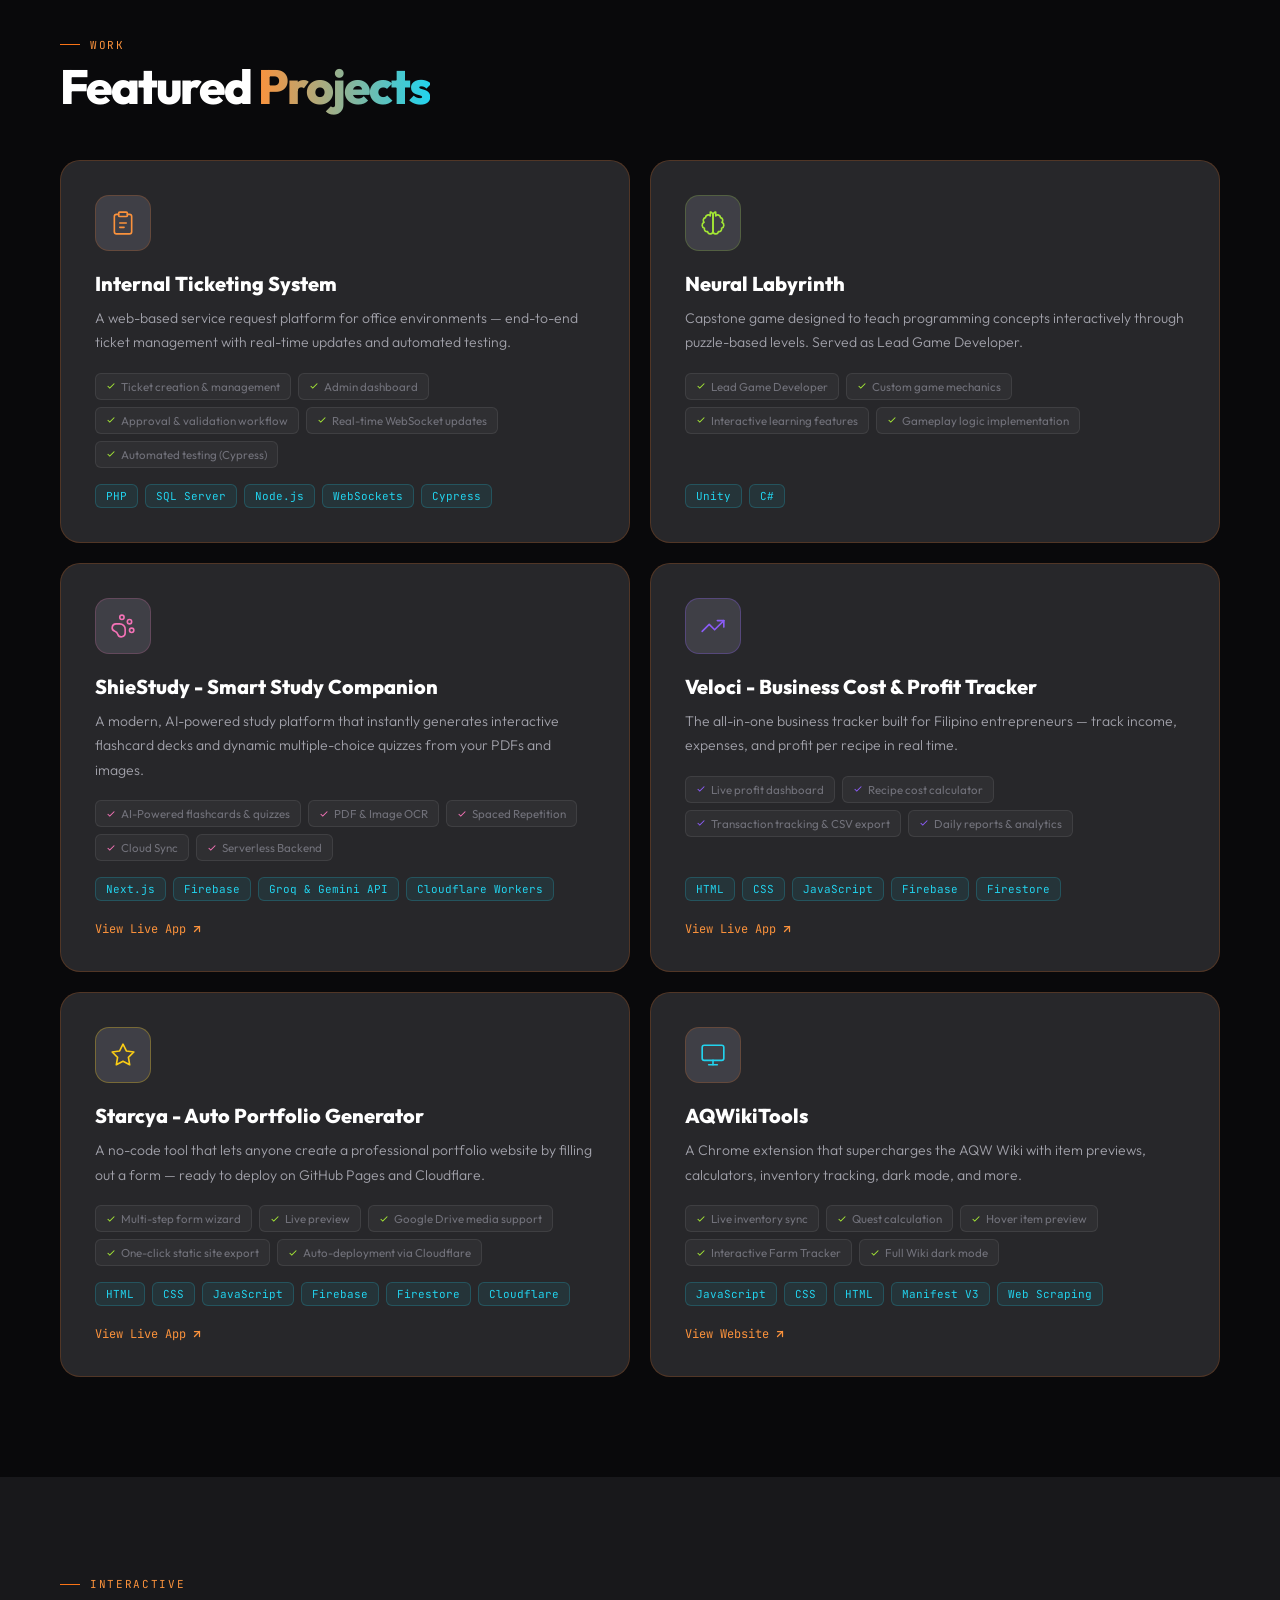
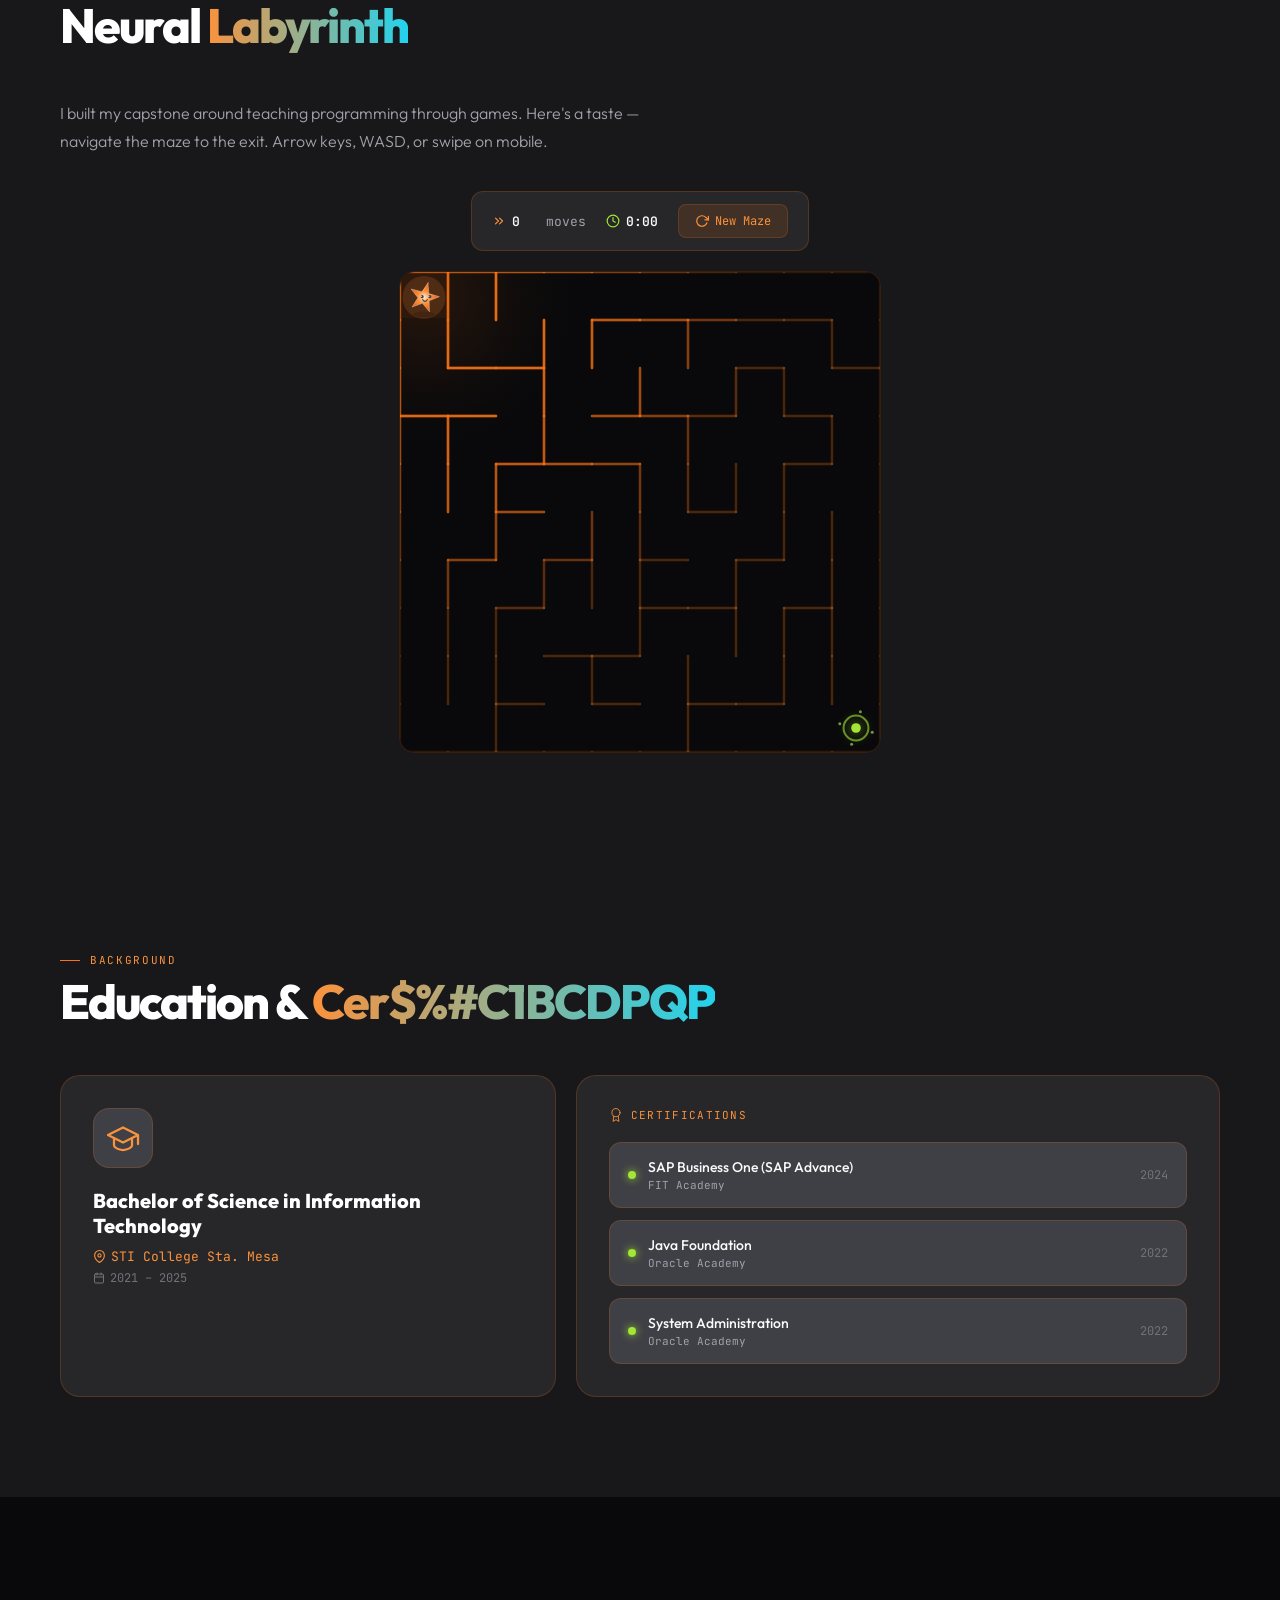
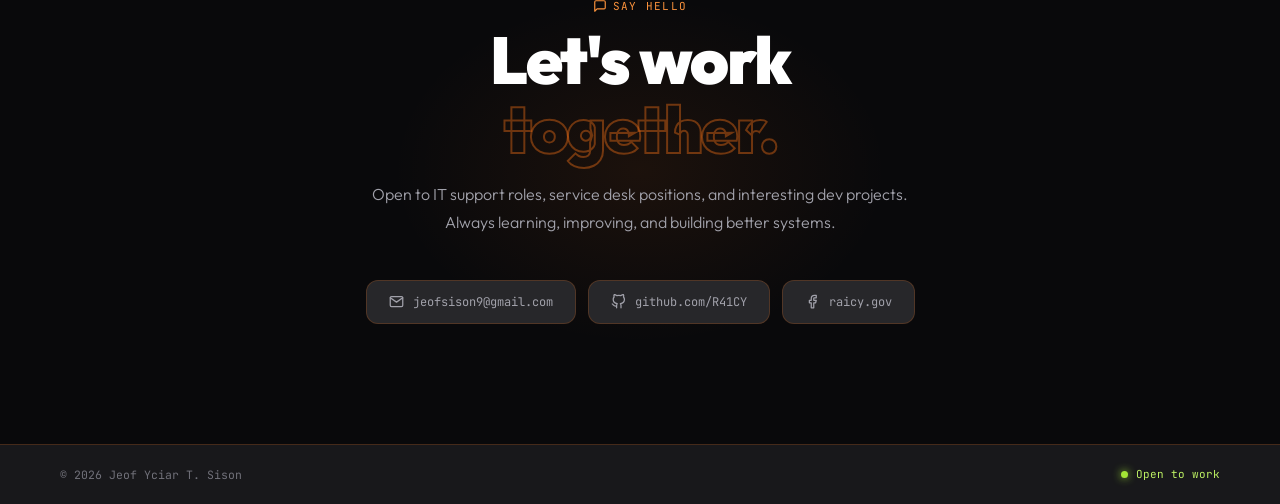
==== commit 07384c34: "feat: use LatestFAV.png for social previews (300kb)" ====
--- a/index.html
+++ b/index.html
@@ -12,7 +12,7 @@
   <!-- Open Graph / Social Media Meta Tags -->
   <meta property="og:title" content="Jeof Sison - IT Support &amp; Developer">
   <meta property="og:description" content="Jeof Sison - IT Support Specialist, Service Desk Analyst, and Developer. BSIT Graduate with experience in troubleshooting, web development, and game development.">
-  <meta property="og:image" content="https://r41cy.github.io/Sison-Portfolio/assets/images/FAV.png">
+  <meta property="og:image" content="https://r41cy.github.io/Sison-Portfolio/assets/images/LatestFAV.png">
   <meta property="og:image:alt" content="Jeof Sison Profile Photo">
   <meta property="og:url" content="https://r41cy.github.io/Sison-Portfolio/">
   <meta property="og:type" content="website">
@@ -21,7 +21,7 @@
   <meta name="twitter:card" content="summary_large_image">
   <meta name="twitter:title" content="Jeof Sison - IT Support &amp; Developer">
   <meta name="twitter:description" content="Jeof Sison - IT Support Specialist, Service Desk Analyst, and Developer. BSIT Graduate with experience in troubleshooting, web development, and game development.">
-  <meta name="twitter:image" content="https://r41cy.github.io/Sison-Portfolio/assets/images/FAV.png">
+  <meta name="twitter:image" content="https://r41cy.github.io/Sison-Portfolio/assets/images/LatestFAV.png">
 
   <title>Jeof Sison - IT Support &amp; Developer</title>
 
